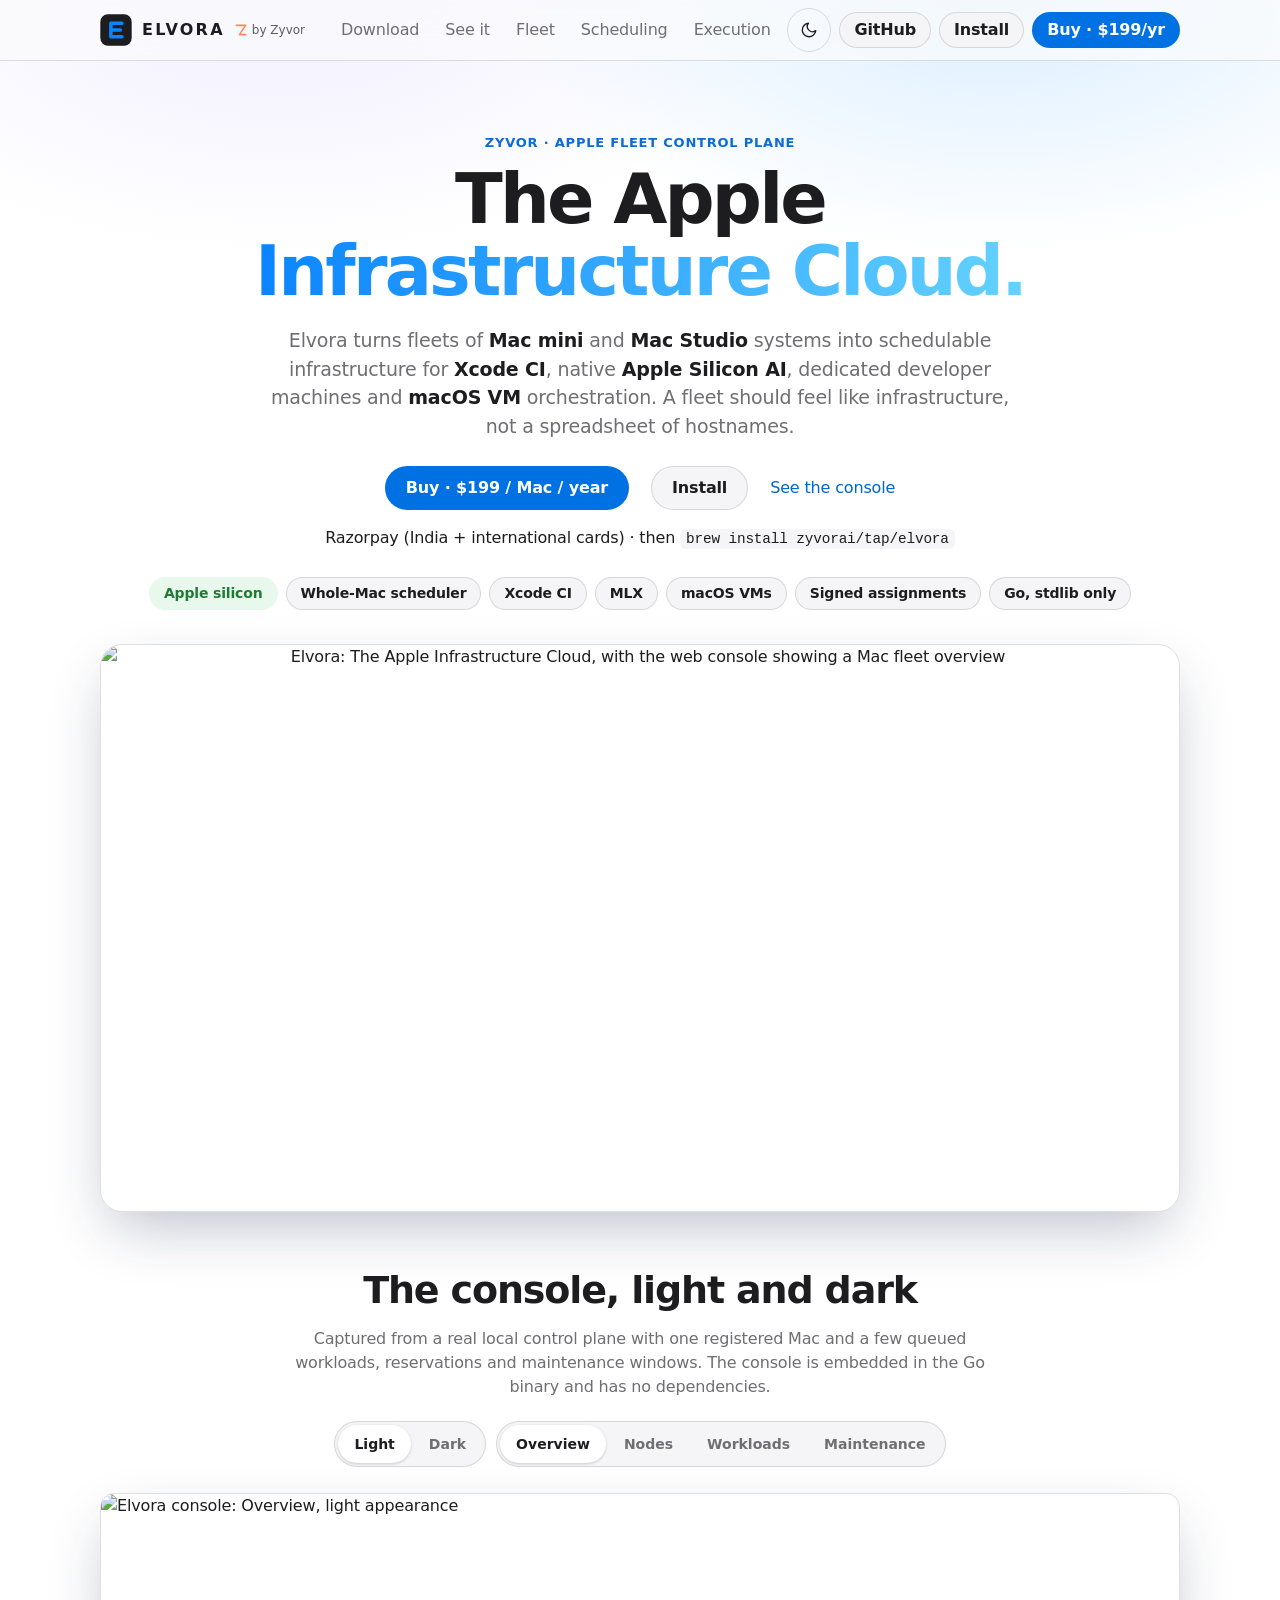
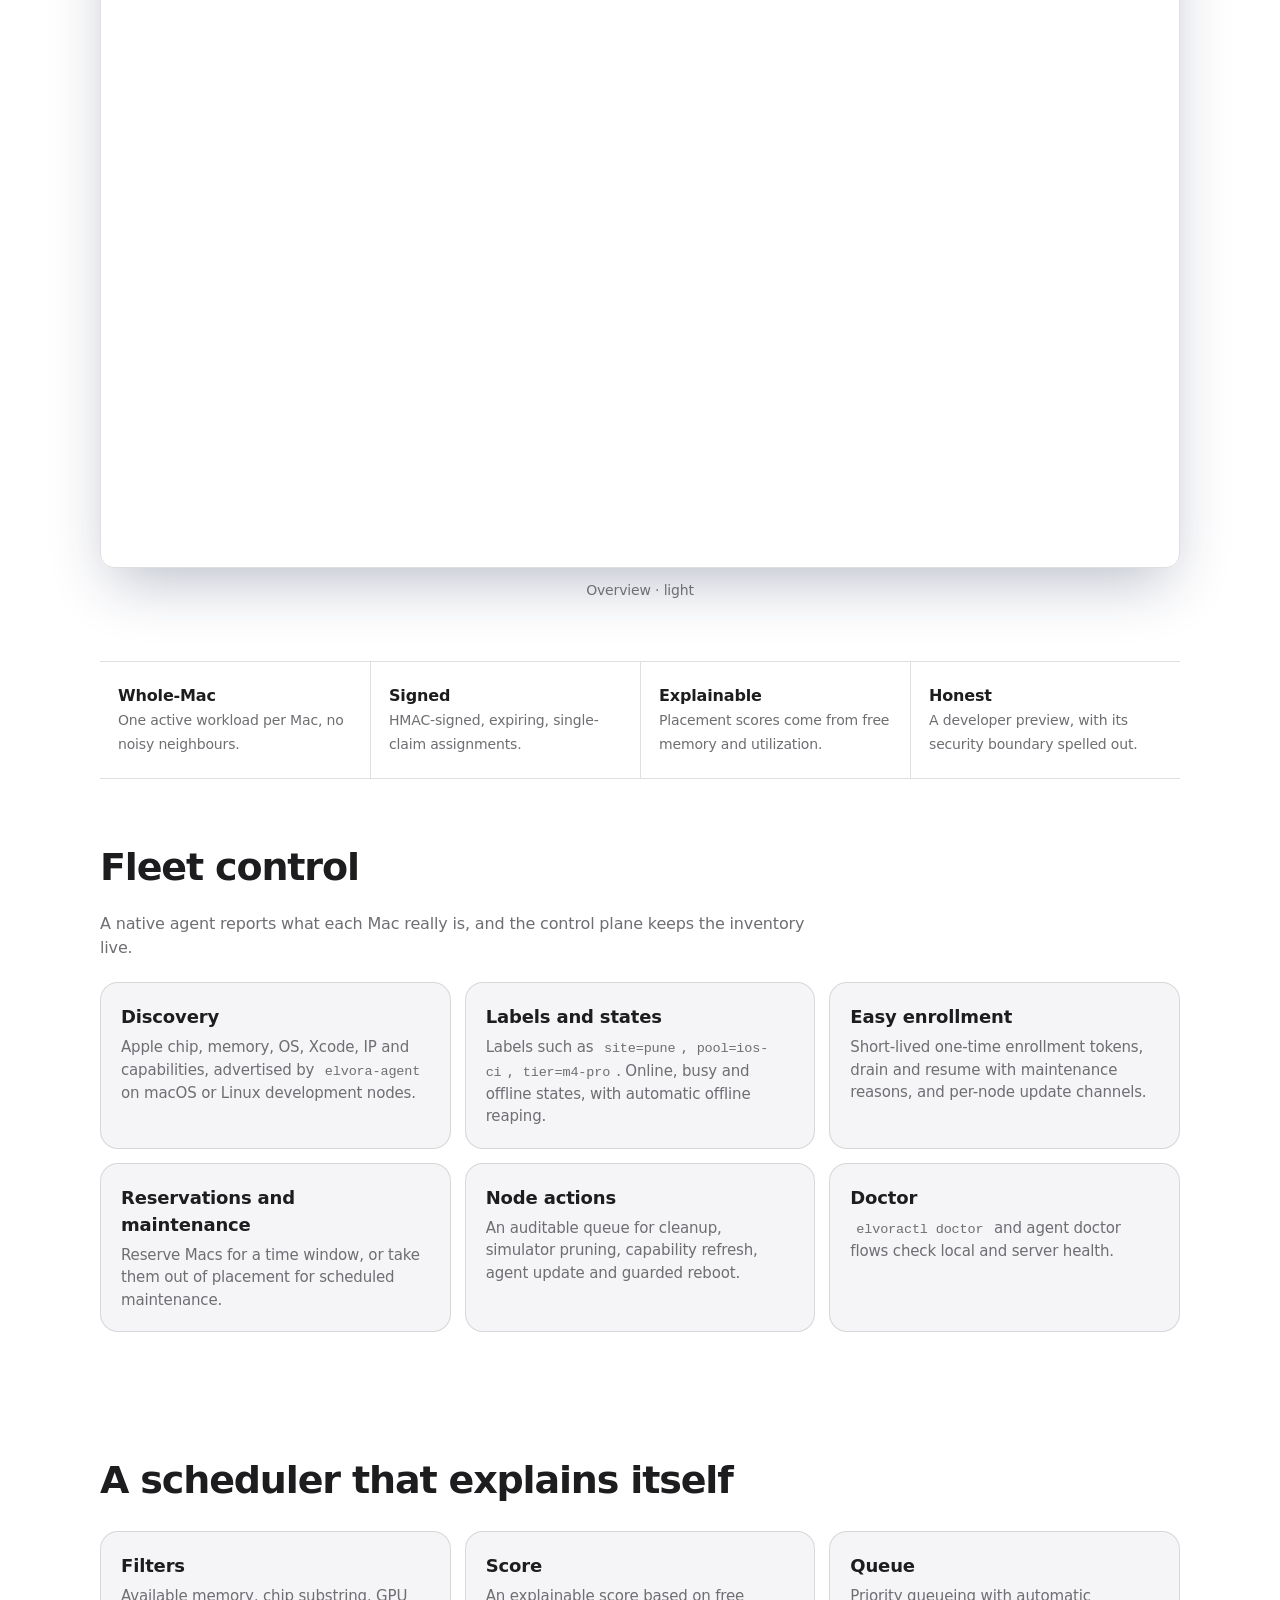
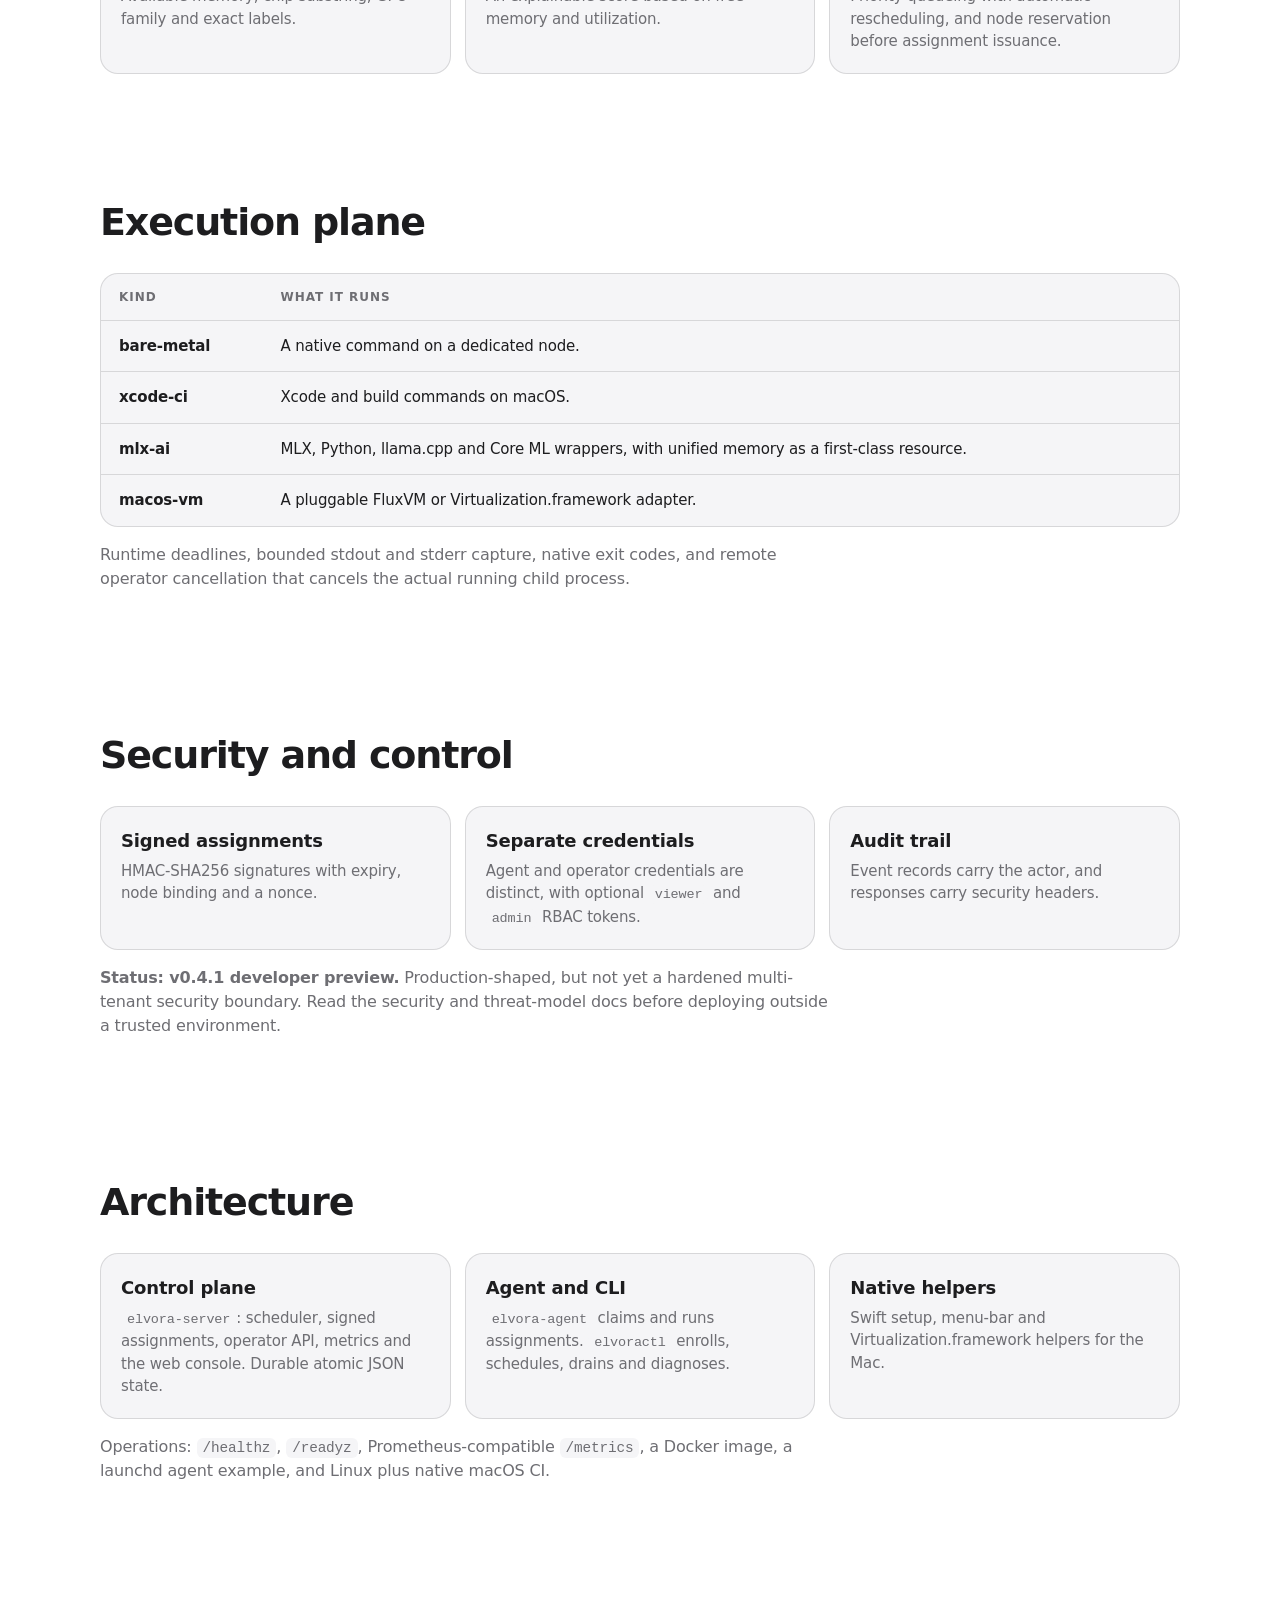
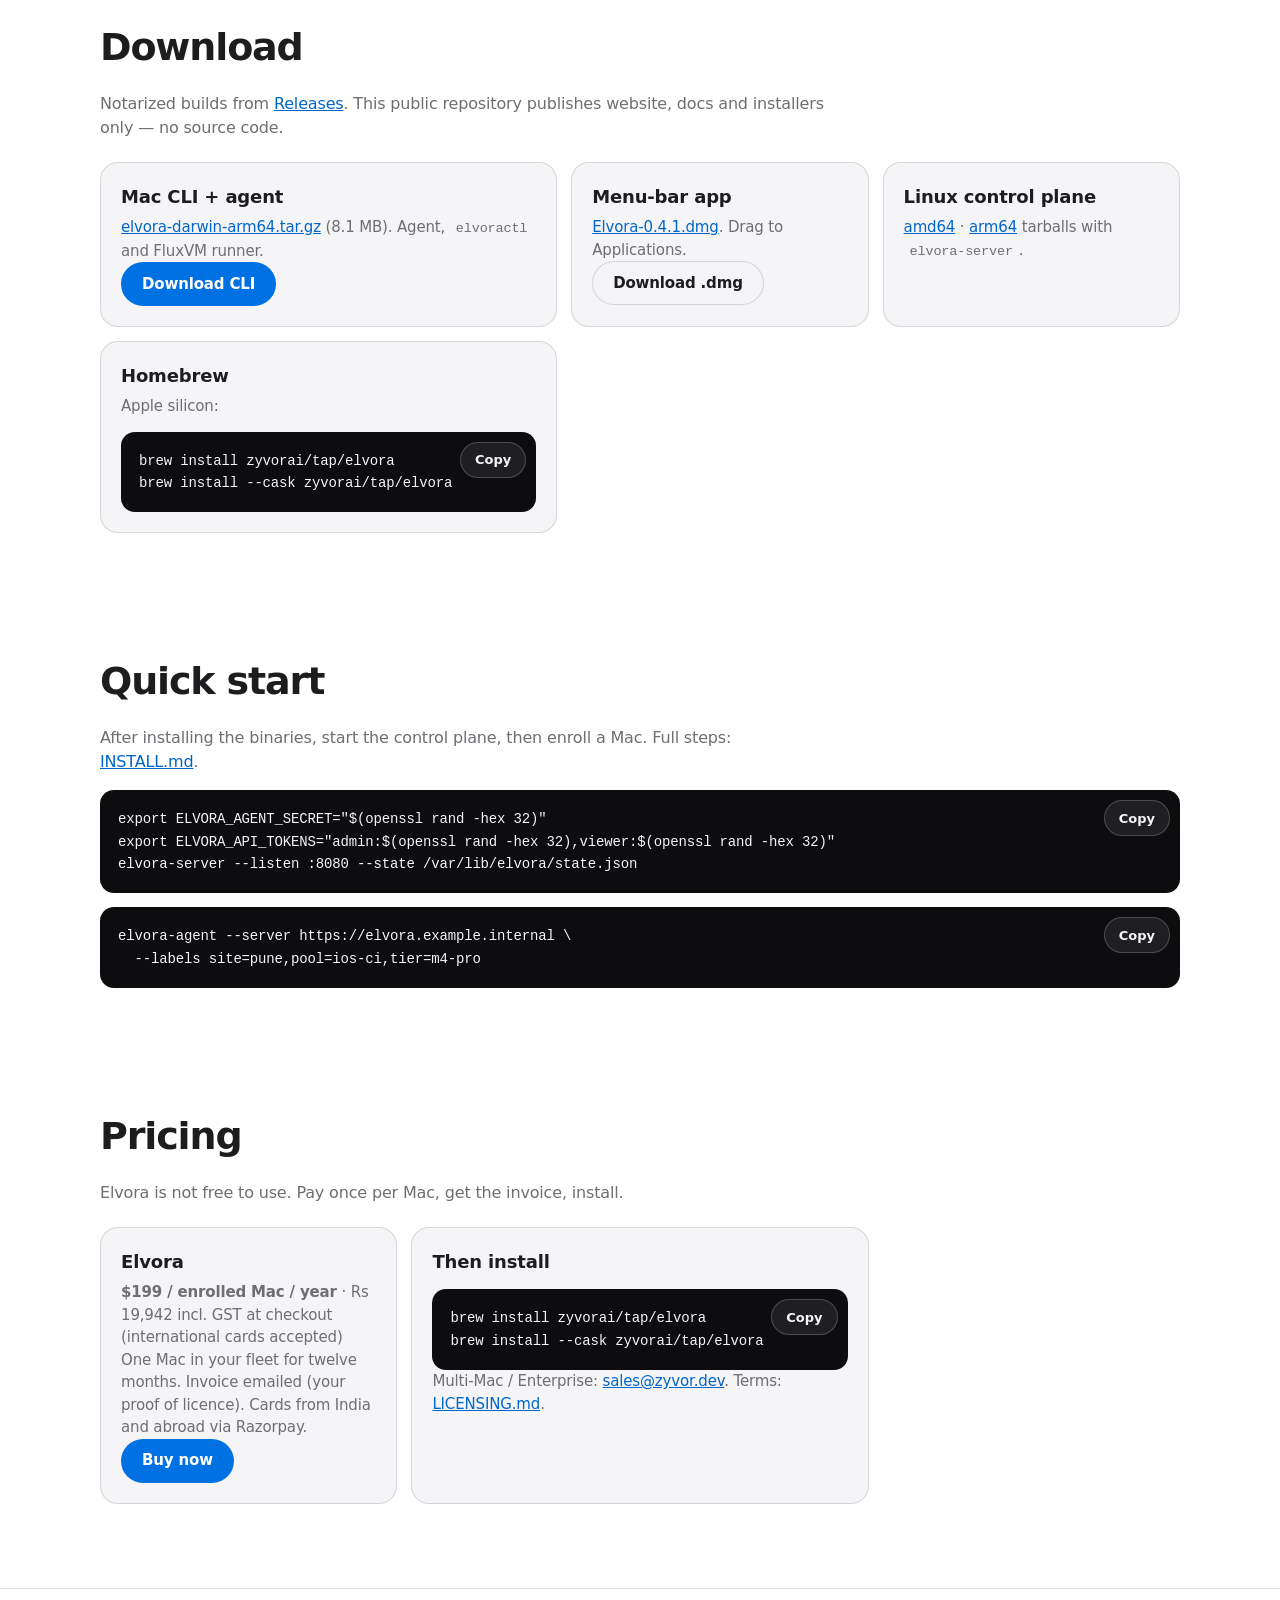
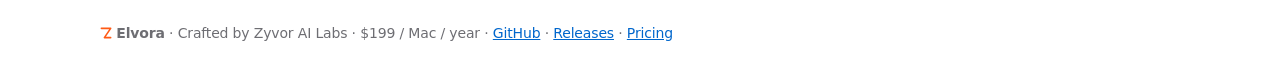
==== site/index.html @ 2a64da79 "Elvora site: structured-data description points to the Razorpay page Co-Authored-By: Claude Sonnet 5" ====
<!doctype html>
<html lang="en">
<head>
  <meta charset="utf-8" />
  <meta name="viewport" content="width=device-width, initial-scale=1" />
  <meta name="color-scheme" content="light dark" />
  <meta name="theme-color" content="#ffffff" />
  <title>Elvora · The Apple Infrastructure Cloud</title>
  <meta name="description" content="Turn Mac mini and Mac Studio fleets into schedulable infrastructure for Xcode CI, Apple Silicon AI and macOS VMs. A Go control plane with a whole-Mac scheduler and signed assignments." />
  <link rel="icon" href="favicon.svg" type="image/svg+xml" />
  <link rel="apple-touch-icon" href="apple-touch-icon.png" />
  <link rel="canonical" href="https://zyvorai.github.io/elvora/" />
  <meta property="og:type" content="website" />
  <meta property="og:site_name" content="Elvora" />
  <meta property="og:title" content="Elvora · The Apple Infrastructure Cloud" />
  <meta property="og:description" content="Mac fleets as schedulable infrastructure: Xcode CI, MLX, macOS VMs." />
  <meta property="og:url" content="https://zyvorai.github.io/elvora/" />
  <meta property="og:image" content="https://zyvorai.github.io/elvora/social/elvora-hero-dark.jpg" />
  <meta property="og:image:width" content="2400" />
  <meta property="og:image:height" content="1260" />
  <meta name="twitter:card" content="summary_large_image" />
  <meta name="twitter:image" content="https://zyvorai.github.io/elvora/social/elvora-hero-dark.jpg" />
  <script src="theme.js"></script>
  <link rel="stylesheet" href="site.css" />
  <script type="application/ld+json">
  {"@context":"https://schema.org","@type":"SoftwareApplication","name":"Elvora","applicationCategory":"DeveloperApplication","operatingSystem":"macOS (Apple silicon)","description":"A Go control plane that turns Mac mini and Mac Studio fleets into schedulable infrastructure.","isAccessibleForFree":false,"offers":{"@type":"Offer","name":"Elvora","price":"199","priceCurrency":"USD","description":"$199 per enrolled Mac per year. Commercial licence required. Buy via Razorpay (India + international cards): rzp.io/rzp/sW0fMhui."}}
  </script>
</head>
<body>
<a class="skip" href="#main">Skip to content</a>

<header class="bar">
  <a class="brand" href="./" aria-label="Elvora home"><img class="logo" src="favicon.svg" alt="" width="32" height="32" /><b>ELVORA</b><small class="by"><svg class="zmark" viewBox="0 0 18 18" aria-hidden="true"><path d="M2 2h14L6.6 16H16" fill="none" stroke="currentColor" stroke-width="2.4" stroke-linecap="round" stroke-linejoin="round"/></svg>by Zyvor</small></a>
  <nav aria-label="Sections" id="sections">
    <a href="#download">Download</a><a href="#gallery">See it</a><a href="#fleet">Fleet</a><a href="#scheduling">Scheduling</a><a href="#execution">Execution</a><a href="#security">Security</a><a href="#architecture">Architecture</a><a href="#quickstart">Quick start</a><a href="#pricing">Pricing</a>
  </nav>
  <div class="bar-actions">
    <button id="theme" class="icon" type="button" aria-label="Switch to dark mode" aria-pressed="false">
      <svg class="i-moon" viewBox="0 0 24 24" aria-hidden="true"><path d="M21 12.8A9 9 0 1 1 11.2 3a7 7 0 0 0 9.8 9.8z"/></svg>
      <svg class="i-sun" viewBox="0 0 24 24" aria-hidden="true"><circle cx="12" cy="12" r="4"/><path d="M12 2v2M12 20v2M4.9 4.9l1.4 1.4M17.7 17.7l1.4 1.4M2 12h2M20 12h2M4.9 19.1l1.4-1.4M17.7 6.3l1.4-1.4"/></svg>
    </button>
    <a class="btn small" href="https://github.com/zyvorai/elvora">GitHub</a>
    <a class="btn small" href="#download">Install</a>
    <a class="btn small primary" href="https://rzp.io/rzp/sW0fMhui">Buy · $199/yr</a>
  </div>
</header>

<main id="main">
  <section class="hero">
    <p class="kicker">Zyvor · Apple fleet control plane</p>
    <h1>The Apple <em>Infrastructure Cloud.</em></h1>
    <p class="lede">Elvora turns fleets of <strong>Mac mini</strong> and <strong>Mac Studio</strong> systems into schedulable infrastructure for <strong>Xcode CI</strong>, native <strong>Apple Silicon AI</strong>, dedicated developer machines and <strong>macOS VM</strong> orchestration. A fleet should feel like infrastructure, not a spreadsheet of hostnames.</p>
    <p class="cta"><a class="btn primary" href="https://rzp.io/rzp/sW0fMhui">Buy · $199 / Mac / year</a><a class="btn" href="#download">Install</a><a class="link" href="#gallery">See the console</a></p>
    <p class="fine">Razorpay (India + international cards) · then <code>brew install zyvorai/tap/elvora</code></p>
    <ul class="chips" aria-label="Highlights"><li class="ro">Apple silicon</li><li>Whole-Mac scheduler</li><li>Xcode CI</li><li>MLX</li><li>macOS VMs</li><li>Signed assignments</li><li>Go, stdlib only</li></ul>
    <img class="hero-img" src="social/elvora-hero-dark.jpg" width="2400" height="1260" alt="Elvora: The Apple Infrastructure Cloud, with the web console showing a Mac fleet overview" />
  </section>

  <section id="gallery" class="gallery">
    <h2>The console, light and dark</h2>
    <p class="sub">Captured from a real local control plane with one registered Mac and a few queued workloads, reservations and maintenance windows. The console is embedded in the Go binary and has no dependencies.</p>
    <div class="controls" id="controls">
      <div class="seg" role="radiogroup" aria-label="Appearance" data-key="mode">
        <button type="button" role="radio" aria-checked="false" data-value="light">Light</button>
        <button type="button" role="radio" aria-checked="true" data-value="dark">Dark</button>
      </div>
      <div class="seg" role="radiogroup" aria-label="Scene" data-key="view">
        <button type="button" role="radio" aria-checked="true" data-value="overview">Overview</button>
        <button type="button" role="radio" aria-checked="false" data-value="nodes">Nodes</button>
        <button type="button" role="radio" aria-checked="false" data-value="workloads">Workloads</button>
        <button type="button" role="radio" aria-checked="false" data-value="maintenance">Maintenance</button>
      </div>
    </div>
    <figure class="shot"><img id="shot" src="ux/console-dark-overview.png" width="2880" height="1800" alt="Elvora console: Overview, dark appearance" />
      <figcaption id="shot-cap">Overview · dark</figcaption></figure>
  </section>

  <section class="band" aria-label="Promises">
    <div><b>Whole-Mac</b><span>One active workload per Mac, no noisy neighbours.</span></div>
    <div><b>Signed</b><span>HMAC-signed, expiring, single-claim assignments.</span></div>
    <div><b>Explainable</b><span>Placement scores come from free memory and utilization.</span></div>
    <div><b>Honest</b><span>A developer preview, with its security boundary spelled out.</span></div>
  </section>

  <section id="fleet">
    <h2>Fleet control</h2>
    <p class="sub">A native agent reports what each Mac really is, and the control plane keeps the inventory live.</p>
    <div class="grid">
      <article class="card"><h3>Discovery</h3><p>Apple chip, memory, OS, Xcode, IP and capabilities, advertised by <code>elvora-agent</code> on macOS or Linux development nodes.</p></article>
      <article class="card"><h3>Labels and states</h3><p>Labels such as <code>site=pune</code>, <code>pool=ios-ci</code>, <code>tier=m4-pro</code>. Online, busy and offline states, with automatic offline reaping.</p></article>
      <article class="card"><h3>Easy enrollment</h3><p>Short-lived one-time enrollment tokens, drain and resume with maintenance reasons, and per-node update channels.</p></article>
      <article class="card"><h3>Reservations and maintenance</h3><p>Reserve Macs for a time window, or take them out of placement for scheduled maintenance.</p></article>
      <article class="card"><h3>Node actions</h3><p>An auditable queue for cleanup, simulator pruning, capability refresh, agent update and guarded reboot.</p></article>
      <article class="card"><h3>Doctor</h3><p><code>elvoractl doctor</code> and agent doctor flows check local and server health.</p></article>
    </div>
  </section>

  <section id="scheduling">
    <h2>A scheduler that explains itself</h2>
    <div class="grid">
      <article class="card"><h3>Filters</h3><p>Available memory, chip substring, GPU family and exact labels.</p></article>
      <article class="card"><h3>Score</h3><p>An explainable score based on free memory and utilization.</p></article>
      <article class="card"><h3>Queue</h3><p>Priority queueing with automatic rescheduling, and node reservation before assignment issuance.</p></article>
    </div>
  </section>

  <section id="execution">
    <h2>Execution plane</h2>
    <table>
      <tr><th>Kind</th><th>What it runs</th></tr>
      <tr><td>bare-metal</td><td>A native command on a dedicated node.</td></tr>
      <tr><td>xcode-ci</td><td>Xcode and build commands on macOS.</td></tr>
      <tr><td>mlx-ai</td><td>MLX, Python, llama.cpp and Core ML wrappers, with unified memory as a first-class resource.</td></tr>
      <tr><td>macos-vm</td><td>A pluggable FluxVM or Virtualization.framework adapter.</td></tr>
    </table>
    <p class="sub">Runtime deadlines, bounded stdout and stderr capture, native exit codes, and remote operator cancellation that cancels the actual running child process.</p>
  </section>

  <section id="security">
    <h2>Security and control</h2>
    <div class="grid">
      <article class="card"><h3>Signed assignments</h3><p>HMAC-SHA256 signatures with expiry, node binding and a nonce.</p></article>
      <article class="card"><h3>Separate credentials</h3><p>Agent and operator credentials are distinct, with optional <code>viewer</code> and <code>admin</code> RBAC tokens.</p></article>
      <article class="card"><h3>Audit trail</h3><p>Event records carry the actor, and responses carry security headers.</p></article>
    </div>
    <p class="sub"><strong>Status: v0.4.1 developer preview.</strong> Production-shaped, but not yet a hardened multi-tenant security boundary. Read the security and threat-model docs before deploying outside a trusted environment.</p>
  </section>

  <section id="architecture">
    <h2>Architecture</h2>
    <div class="grid">
      <article class="card"><h3>Control plane</h3><p><code>elvora-server</code>: scheduler, signed assignments, operator API, metrics and the web console. Durable atomic JSON state.</p></article>
      <article class="card"><h3>Agent and CLI</h3><p><code>elvora-agent</code> claims and runs assignments. <code>elvoractl</code> enrolls, schedules, drains and diagnoses.</p></article>
      <article class="card"><h3>Native helpers</h3><p>Swift setup, menu-bar and Virtualization.framework helpers for the Mac.</p></article>
    </div>
    <p class="sub">Operations: <code>/healthz</code>, <code>/readyz</code>, Prometheus-compatible <code>/metrics</code>, a Docker image, a launchd agent example, and Linux plus native macOS CI.</p>
  </section>

  <section id="download">
    <h2>Download</h2>
    <p class="sub">Notarized builds from <a href="https://github.com/zyvorai/elvora/releases">Releases</a>. This public repository publishes website, docs and installers only — no source code.</p>
    <div class="grid">
      <article class="card"><h3>Mac CLI + agent</h3><p><a href="https://github.com/zyvorai/elvora/releases/download/v0.4.1/elvora-darwin-arm64.tar.gz">elvora-darwin-arm64.tar.gz</a> (8.1 MB). Agent, <code>elvoractl</code> and FluxVM runner.</p>
      <p><a class="btn primary" href="https://github.com/zyvorai/elvora/releases/download/v0.4.1/elvora-darwin-arm64.tar.gz">Download CLI</a></p></article>
      <article class="card"><h3>Menu-bar app</h3><p><a href="https://github.com/zyvorai/elvora/releases/download/v0.4.1/Elvora-0.4.1.dmg">Elvora-0.4.1.dmg</a>. Drag to Applications.</p>
      <p><a class="btn" href="https://github.com/zyvorai/elvora/releases/download/v0.4.1/Elvora-0.4.1.dmg">Download .dmg</a></p></article>
      <article class="card"><h3>Linux control plane</h3><p><a href="https://github.com/zyvorai/elvora/releases/download/v0.4.1/elvora-linux-amd64.tar.gz">amd64</a> · <a href="https://github.com/zyvorai/elvora/releases/download/v0.4.1/elvora-linux-arm64.tar.gz">arm64</a> tarballs with <code>elvora-server</code>.</p></article>
      <article class="card"><h3>Homebrew</h3><p class="sub">Apple silicon:</p>
<div class="code"><button class="copy" type="button" aria-label="Copy Homebrew install">Copy</button>
<pre><code>brew install zyvorai/tap/elvora
brew install --cask zyvorai/tap/elvora</code></pre></div></article>
    </div>
  </section>
  <section id="quickstart">
    <h2>Quick start</h2>
    <p class="sub">After installing the binaries, start the control plane, then enroll a Mac. Full steps: <a href="https://github.com/zyvorai/elvora/blob/main/docs/INSTALL.md">INSTALL.md</a>.</p>
    <div class="code"><button class="copy" type="button" aria-label="Copy the server command">Copy</button>
<pre><code>export ELVORA_AGENT_SECRET="$(openssl rand -hex 32)"
export ELVORA_API_TOKENS="admin:$(openssl rand -hex 32),viewer:$(openssl rand -hex 32)"
elvora-server --listen :8080 --state /var/lib/elvora/state.json</code></pre></div>
    <div class="code"><button class="copy" type="button" aria-label="Copy the agent command">Copy</button>
<pre><code>elvora-agent --server https://elvora.example.internal \
  --labels site=pune,pool=ios-ci,tier=m4-pro</code></pre></div>
  </section>
  <section id="pricing">
    <h2>Pricing</h2>
    <p class="sub">Elvora is not free to use. Pay once per Mac, get the invoice, install.</p>
    <div class="grid">
      <article class="card">
        <h3>Elvora</h3>
        <p><strong>$199 / enrolled Mac / year</strong> · Rs 19,942 incl. GST at checkout (international cards accepted)</p>
        <p>One Mac in your fleet for twelve months. Invoice emailed (your proof of licence). Cards from India and abroad via Razorpay.</p>
        <p class="cta" style="justify-content:flex-start"><a class="btn primary" href="https://rzp.io/rzp/sW0fMhui">Buy now</a></p>
      </article>
      <article class="card">
        <h3>Then install</h3>
        <div class="code"><button class="copy" type="button" aria-label="Copy Homebrew install">Copy</button>
<pre><code>brew install zyvorai/tap/elvora
brew install --cask zyvorai/tap/elvora</code></pre></div>
        <p>Multi-Mac / Enterprise: <a href="mailto:sales@zyvor.dev">sales@zyvor.dev</a>. Terms: <a href="https://github.com/zyvorai/elvora/blob/main/LICENSING.md">LICENSING.md</a>.</p>
      </article>
    </div>
  </section>
</main>

<footer>
  <p><svg class="zmark" viewBox="0 0 18 18" aria-hidden="true"><path d="M2 2h14L6.6 16H16" fill="none" stroke="currentColor" stroke-width="2.4" stroke-linecap="round" stroke-linejoin="round"/></svg> <b>Elvora</b> · Crafted by Zyvor AI Labs · $199 / Mac / year · <a href="https://github.com/zyvorai/elvora">GitHub</a> · <a href="https://github.com/zyvorai/elvora/releases">Releases</a> · <a href="#pricing">Pricing</a></p>
</footer>
<div id="toast" class="toast" role="status" aria-live="polite" hidden></div>
<script src="site.js"></script>
</body>
</html>
---- site/site.css ----
/* Elvora site. Tokens follow docs/design/UX-CONTRACT.md: system blue and a near-black dark base. */
:root{
  color-scheme:light;
  --bg:#fff;--bg2:#f5f5f7;--text:#1d1d1f;--dim:#6e6e73;--line:rgba(60,60,67,.16);--glass:rgba(251,251,253,.8);
  --accent:#0071e3;--orange-mark:#ff5a15;--accent-h:#0077ed;--on-accent:#fff;--link:#0066cc;--sky:#0a6cd6;--glow:rgba(0,136,255,.14);--glow2:rgba(142,124,255,.12);
  --ok-bg:#e8f8ec;--ok:#1e7b34;
  --code-bg:#0d0d0f;--code:#f5f5f7;--shadow:0 24px 60px -12px rgba(30,40,80,.3);--focus:0 0 0 4px rgba(0,113,227,.3);
  --font:-apple-system,BlinkMacSystemFont,"SF Pro Text","SF Pro Display","Inter","Segoe UI",system-ui,sans-serif;--mono:ui-monospace,"SF Mono","JetBrains Mono",Menlo,Consolas,monospace;
}
[data-theme="dark"]{
  color-scheme:dark;
  --bg:#07080d;--bg2:#161820;--text:#f5f5f7;--dim:#a1a1a6;--line:rgba(255,255,255,.14);--glass:rgba(10,11,16,.8);
  --accent-h:#147ce5;--link:#2997ff;--sky:#64d2ff;--glow:rgba(41,151,255,.22);--glow2:rgba(142,124,255,.20);
  --ok-bg:rgba(48,209,88,.14);--ok:#30d158;--code-bg:#101012;--shadow:0 30px 80px -10px rgba(0,0,0,.7);--focus:0 0 0 4px rgba(41,151,255,.45);
}
*{box-sizing:border-box}
html{scroll-behavior:smooth;scroll-padding-top:72px}
body{margin:0;background:var(--bg);color:var(--text);font:16px/1.5 var(--font);letter-spacing:-.01em;-webkit-font-smoothing:antialiased}
[hidden]{display:none!important}
a{color:var(--link)}code,pre{font-family:var(--mono)}
:focus-visible{outline:none;box-shadow:var(--focus);border-radius:8px}
.skip{position:absolute;left:12px;top:-60px;z-index:50;background:var(--bg2);padding:10px 16px;border-radius:99px}.skip:focus{top:12px}

.bar{position:sticky;top:0;z-index:20;display:flex;align-items:center;gap:16px;padding:8px max(20px,calc((100% - 1080px)/2));background:var(--glass);backdrop-filter:saturate(180%) blur(20px);border-bottom:1px solid var(--line)}
.brand{display:flex;align-items:center;gap:10px;color:inherit;text-decoration:none;letter-spacing:.14em}
.logo{width:32px;height:32px}
#sections{display:flex;gap:2px;margin-left:8px;overflow-x:auto;scrollbar-width:none;flex:1}
#sections::-webkit-scrollbar{display:none}
#sections a{display:inline-flex;align-items:center;min-height:44px;padding:0 12px;color:var(--dim);text-decoration:none;border-radius:99px;white-space:nowrap}
#sections a:hover{color:var(--text)}
#sections a[aria-current="true"]{color:var(--text);background:var(--bg2);font-weight:600}
.bar-actions{display:flex;align-items:center;gap:8px}
.btn{display:inline-flex;align-items:center;justify-content:center;min-height:44px;padding:0 20px;border-radius:99px;border:1px solid var(--line);color:var(--text);text-decoration:none;font:inherit;font-weight:590;background:var(--bg2);cursor:pointer}
.btn:hover{background:var(--line)}.btn.small{min-height:36px;padding:0 14px}
.btn.primary{background:var(--accent);border-color:transparent;color:var(--on-accent)}.btn.primary:hover{background:var(--accent-h)}
button.icon{width:44px;height:44px;border-radius:99px;border:1px solid var(--line);background:transparent;color:var(--text);display:grid;place-items:center;cursor:pointer}
button.icon:hover{background:var(--bg2)}
button.icon svg{width:18px;height:18px;fill:none;stroke:currentColor;stroke-width:1.8;stroke-linecap:round;stroke-linejoin:round}
.i-sun{display:none}[data-theme="dark"] .i-sun{display:block}[data-theme="dark"] .i-moon{display:none}

main{width:min(1080px,calc(100% - 40px));margin:0 auto}
section{padding:60px 0}
h1{margin:10px auto 0;max-width:16ch;font-size:clamp(38px,7vw,70px);line-height:1.04;letter-spacing:-.04em}
h1 em{font-style:normal;background:linear-gradient(90deg,#0a84ff,#64d2ff);-webkit-background-clip:text;background-clip:text;color:transparent}
h2{margin:0;font-size:clamp(26px,3.6vw,38px);letter-spacing:-.03em}h3{margin:0 0 6px;font-size:18px}
.kicker{margin:0;color:var(--sky);font-size:13px;font-weight:600;letter-spacing:.06em;text-transform:uppercase}
.lede{max-width:64ch;margin:18px auto 0;color:var(--dim);font-size:19px}.lede strong{color:var(--text)}
.sub{max-width:72ch;color:var(--dim)}
/* The glow sits on a full-width layer behind everything, so it has no hard edge at the content column. */
body{position:relative}
body::before{content:"";position:absolute;inset:0 0 auto 0;height:720px;z-index:-1;pointer-events:none;background:radial-gradient(700px 360px at 22% 0,var(--glow2),transparent 70%),radial-gradient(700px 360px at 78% 0,var(--glow),transparent 70%)}
.hero{text-align:center;padding-top:72px;padding-bottom:20px}
.cta{display:flex;gap:22px;justify-content:center;align-items:center;margin:26px 0 0;flex-wrap:wrap}.link{font-weight:500;text-decoration:none}.link:hover{text-decoration:underline}
.chips{display:flex;flex-wrap:wrap;gap:8px;justify-content:center;list-style:none;margin:26px 0 0;padding:0}
.chips li{font-size:14px;font-weight:600;padding:5px 14px;border-radius:99px;border:1px solid var(--line);background:var(--bg2)}
.chips .ro{color:var(--ok);background:var(--ok-bg);border-color:transparent}

/* gallery */
.gallery{padding-top:30px}.gallery h2{text-align:center}.gallery .sub{margin:8px auto 0;text-align:center}
.controls{display:flex;flex-wrap:wrap;gap:10px;justify-content:center;margin-top:22px}
.seg{display:inline-flex;gap:2px;padding:3px;border-radius:99px;background:var(--bg2);border:1px solid var(--line);max-width:100%;overflow-x:auto}
.seg button{min-height:38px;padding:0 16px;border:0;border-radius:99px;background:transparent;color:var(--dim);font:600 14px var(--font);cursor:pointer;white-space:nowrap}
.seg button:hover{color:var(--text)}
.seg button[aria-checked="true"]{background:var(--bg);color:var(--text);box-shadow:0 1px 3px rgba(0,0,0,.18)}
.shot{margin:26px 0 0}.shot img{display:block;width:100%;height:auto;border-radius:18px;border:1px solid var(--line);box-shadow:var(--shadow);transition:opacity .18s}
.shot img.swap{opacity:.35}
figcaption{margin-top:12px;color:var(--dim);font-size:14px;text-align:center}
.frame{margin:22px 0 0}.frame img{display:block;width:100%;height:auto;border:1px solid var(--line);border-radius:18px;box-shadow:var(--shadow)}

.band{display:grid;grid-template-columns:repeat(4,1fr);border-block:1px solid var(--line);padding:0}
.band div{padding:22px 18px;border-left:1px solid var(--line)}.band div:first-child{border-left:0}
.band b{display:block}.band span{color:var(--dim);font-size:14px}
.grid{display:grid;grid-template-columns:repeat(3,1fr);gap:14px;margin-top:22px}
.card{background:var(--bg2);border:1px solid var(--line);border-radius:18px;padding:20px}.card p{margin:0;color:var(--dim);font-size:15px}
.card-img{display:block;width:100%;height:auto;margin-top:22px;border-radius:18px;border:1px solid var(--line)}
pre{background:var(--code-bg);color:var(--code);padding:18px;border-radius:14px;overflow-x:auto;line-height:1.6;font-size:14px;margin:0}
:not(pre)>code{background:var(--bg2);padding:2px 6px;border-radius:6px;font-size:.9em}
.code{position:relative;margin:14px 0 0}.code pre{padding-right:84px}
.copy{position:absolute;right:10px;top:10px;min-height:36px;padding:0 14px;border-radius:99px;border:1px solid rgba(255,255,255,.2);background:rgba(255,255,255,.08);color:#f5f5f7;font:600 13px var(--font);cursor:pointer}
.copy:hover{background:rgba(255,255,255,.16)}
footer{border-top:1px solid var(--line);margin-top:24px;padding:28px max(20px,calc((100% - 1080px)/2));color:var(--dim);font-size:14px}footer p{margin:6px 0}
.toast{position:fixed;left:50%;bottom:24px;transform:translateX(-50%);background:var(--bg2);border:1px solid var(--line);border-radius:99px;padding:10px 18px;box-shadow:var(--shadow);font-size:14px;z-index:30}

@media (max-width:860px){
  #sections a{display:none}.bar-actions .btn:not(.primary){display:none}
  .band{grid-template-columns:1fr 1fr}.band div:nth-child(3){border-left:0}.band div:nth-child(n+3){border-top:1px solid var(--line)}
  .grid{grid-template-columns:1fr}
}
@media (prefers-reduced-motion:reduce){html{scroll-behavior:auto}.shot img{transition:none}}

.hero-img{display:block;width:100%;height:auto;margin:34px 0 0;border-radius:22px;border:1px solid var(--line);box-shadow:var(--shadow)}
.shot img{border:0;box-shadow:none;border-radius:0;filter:drop-shadow(0 24px 40px rgba(0,0,0,.28))}
table{width:100%;border-collapse:separate;border-spacing:0;margin-top:22px;border:1px solid var(--line);border-radius:18px;overflow:hidden;background:var(--bg2)}
th,td{text-align:left;padding:14px 18px;border-bottom:1px solid var(--line);font-size:15px;vertical-align:top}th{font-size:12px;letter-spacing:.08em;text-transform:uppercase;color:var(--dim)}tr:last-child td{border-bottom:0}td:first-child{font-weight:600;white-space:nowrap}
.tag{display:inline-block;font-size:12px;font-weight:700;padding:2px 10px;border-radius:99px;margin-right:6px}.t-g{color:var(--ok);background:var(--ok-bg)}.t-a{color:#8a6d00;background:rgba(255,214,10,.2)}.t-b{color:var(--link);background:var(--glow)}.t-d{color:var(--dim);background:var(--line)}
@media (max-width:860px){td:first-child{white-space:normal}}
.shot img{border:1px solid var(--line);border-radius:14px;filter:none;box-shadow:var(--shadow)}
.zmark{width:12px;height:12px;color:var(--orange-mark);flex:none;vertical-align:-1px}
.brand .by{display:inline-flex;align-items:center;gap:5px;font-size:12px;letter-spacing:0;font-weight:400;opacity:.7}
@media (max-width:720px){.brand .by{display:none}}
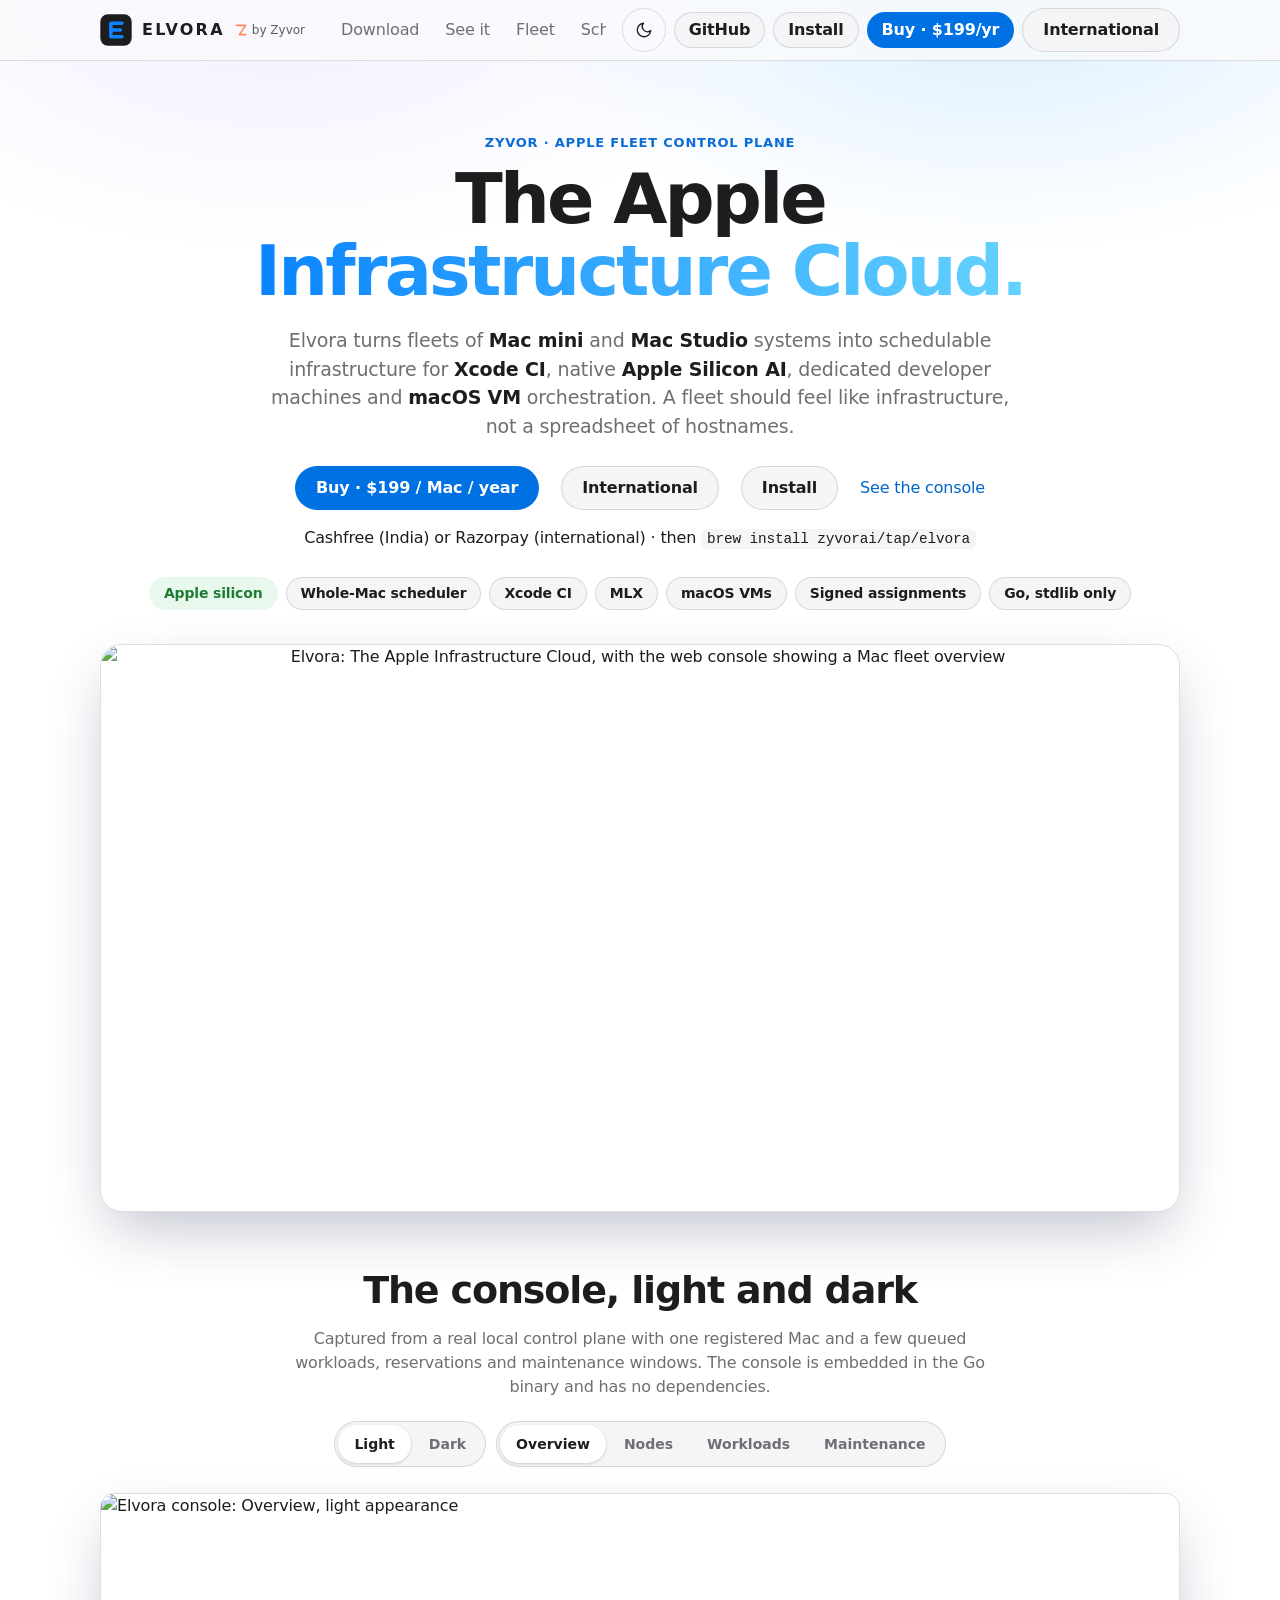
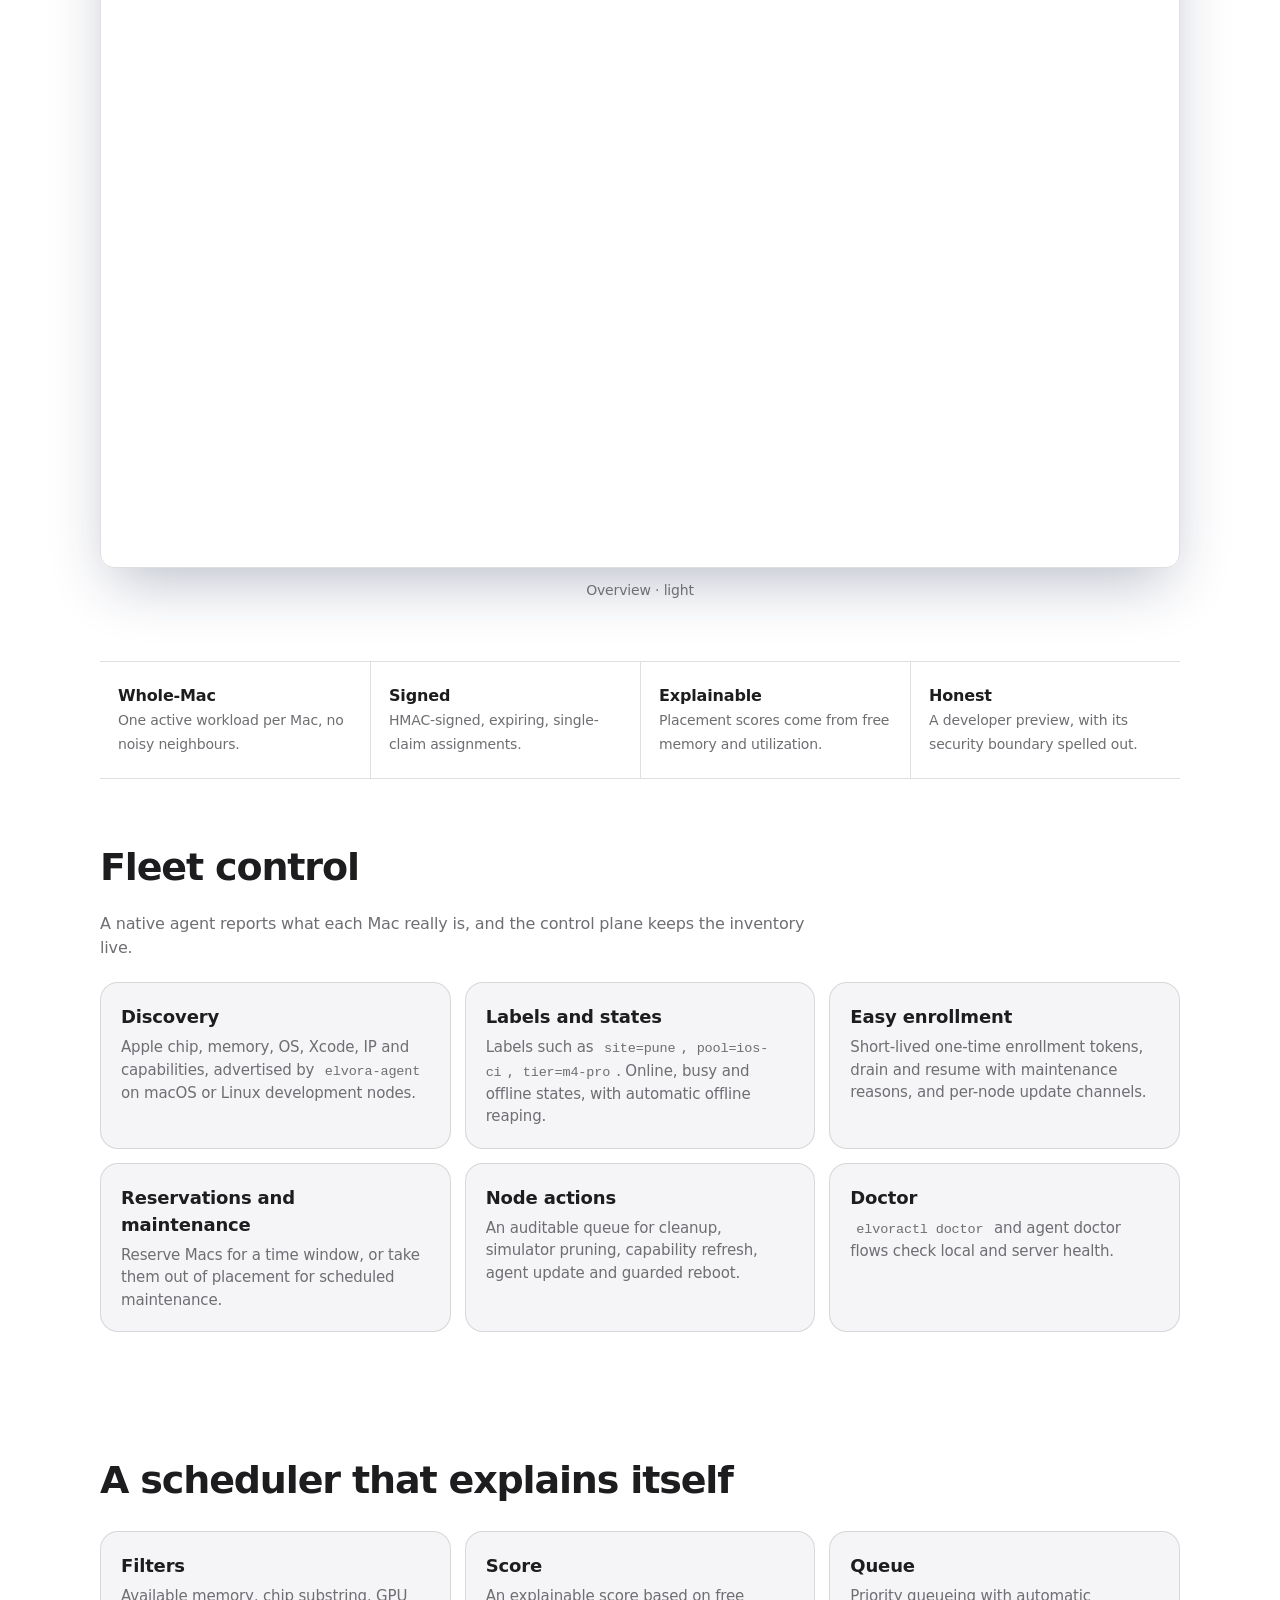
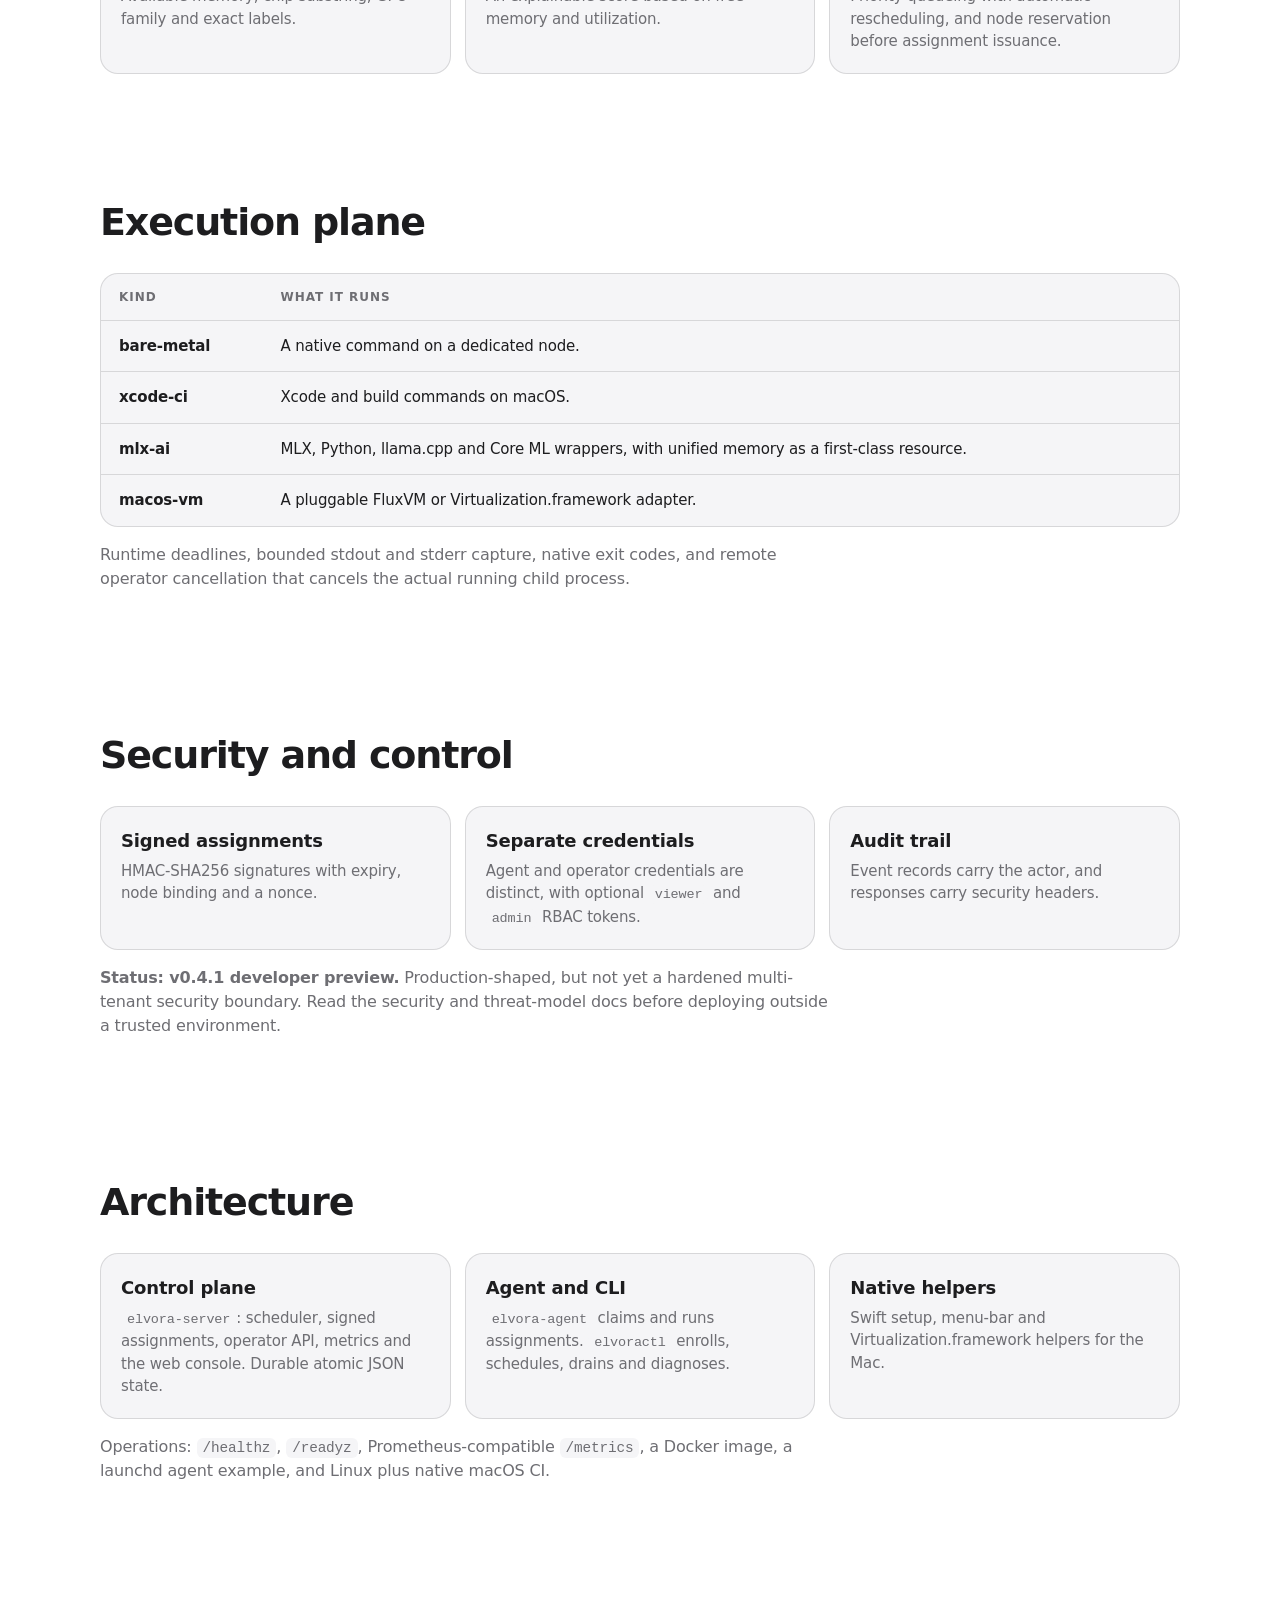
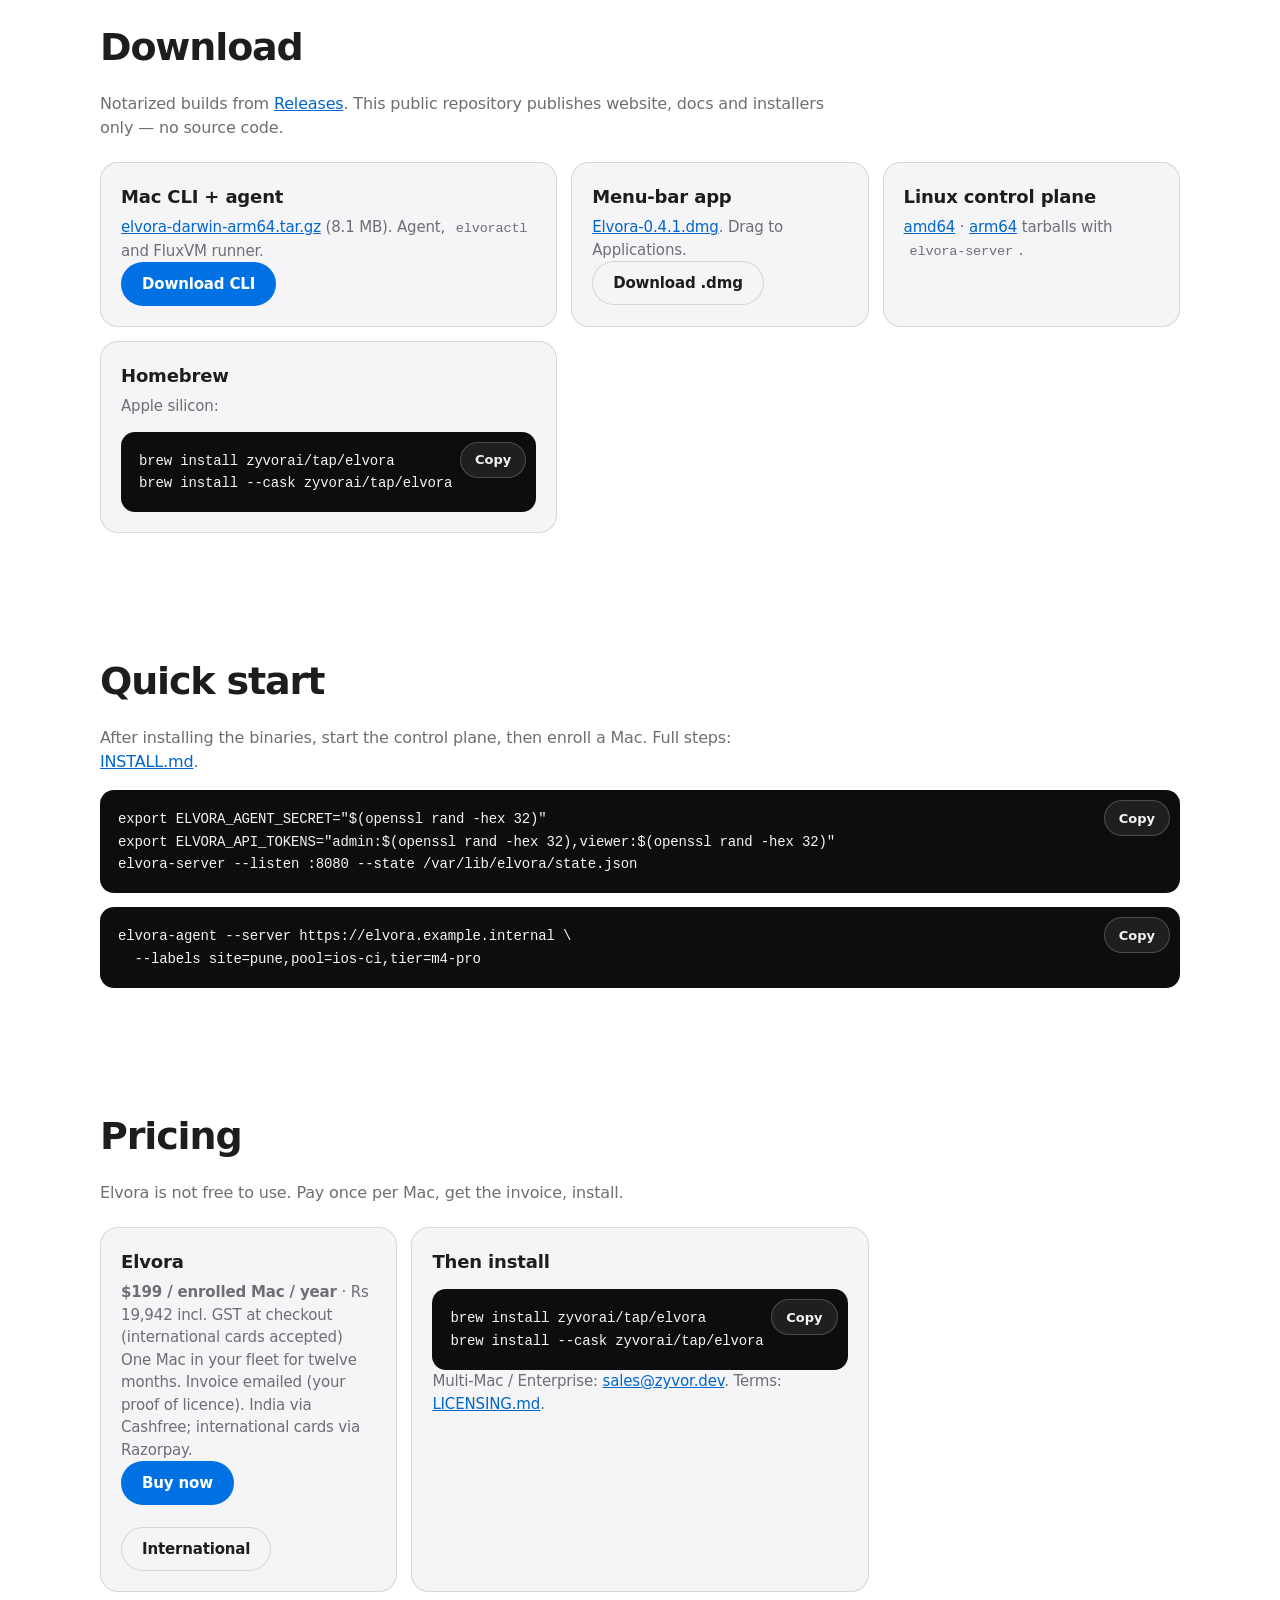
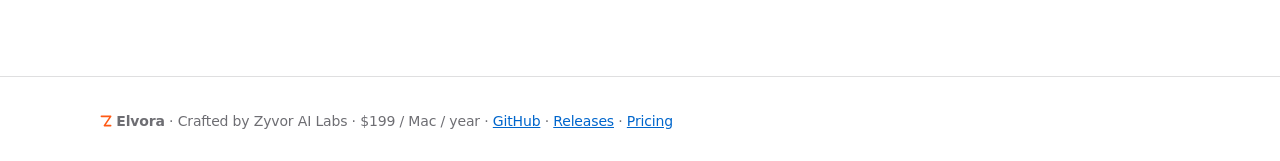
==== commit aa82f1cd: "Checkout links: Cashfree for India, Razorpay for international cards Co-Authored-By: Claude Sonnet 5" ====
--- a/site/index.html
+++ b/site/index.html
@@ -23,7 +23,7 @@
   <script src="theme.js"></script>
   <link rel="stylesheet" href="site.css" />
   <script type="application/ld+json">
-  {"@context":"https://schema.org","@type":"SoftwareApplication","name":"Elvora","applicationCategory":"DeveloperApplication","operatingSystem":"macOS (Apple silicon)","description":"A Go control plane that turns Mac mini and Mac Studio fleets into schedulable infrastructure.","isAccessibleForFree":false,"offers":{"@type":"Offer","name":"Elvora","price":"199","priceCurrency":"USD","description":"$199 per enrolled Mac per year. Commercial licence required. Buy via Razorpay (India + international cards): rzp.io/rzp/sW0fMhui."}}
+  {"@context":"https://schema.org","@type":"SoftwareApplication","name":"Elvora","applicationCategory":"DeveloperApplication","operatingSystem":"macOS (Apple silicon)","description":"A Go control plane that turns Mac mini and Mac Studio fleets into schedulable infrastructure.","isAccessibleForFree":false,"offers":{"@type":"Offer","name":"Elvora","price":"199","priceCurrency":"USD","description":"$199 per enrolled Mac per year. Commercial licence required. Buy via Cashfree (India) or Razorpay (international): rzp.io/rzp/sW0fMhui."}}
   </script>
 </head>
 <body>
@@ -41,7 +41,7 @@
     </button>
     <a class="btn small" href="https://github.com/zyvorai/elvora">GitHub</a>
     <a class="btn small" href="#download">Install</a>
-    <a class="btn small primary" href="https://rzp.io/rzp/sW0fMhui">Buy · $199/yr</a>
+    <a class="btn small primary" href="https://payments.cashfree.com/forms/zyvor-elvora-199">Buy · $199/yr</a><a class="btn" href="https://rzp.io/rzp/sW0fMhui" rel="noopener">International</a>
   </div>
 </header>
 
@@ -50,8 +50,8 @@
     <p class="kicker">Zyvor · Apple fleet control plane</p>
     <h1>The Apple <em>Infrastructure Cloud.</em></h1>
     <p class="lede">Elvora turns fleets of <strong>Mac mini</strong> and <strong>Mac Studio</strong> systems into schedulable infrastructure for <strong>Xcode CI</strong>, native <strong>Apple Silicon AI</strong>, dedicated developer machines and <strong>macOS VM</strong> orchestration. A fleet should feel like infrastructure, not a spreadsheet of hostnames.</p>
-    <p class="cta"><a class="btn primary" href="https://rzp.io/rzp/sW0fMhui">Buy · $199 / Mac / year</a><a class="btn" href="#download">Install</a><a class="link" href="#gallery">See the console</a></p>
-    <p class="fine">Razorpay (India + international cards) · then <code>brew install zyvorai/tap/elvora</code></p>
+    <p class="cta"><a class="btn primary" href="https://payments.cashfree.com/forms/zyvor-elvora-199">Buy · $199 / Mac / year</a><a class="btn" href="https://rzp.io/rzp/sW0fMhui" rel="noopener">International</a><a class="btn" href="#download">Install</a><a class="link" href="#gallery">See the console</a></p>
+    <p class="fine">Cashfree (India) or Razorpay (international) · then <code>brew install zyvorai/tap/elvora</code></p>
     <ul class="chips" aria-label="Highlights"><li class="ro">Apple silicon</li><li>Whole-Mac scheduler</li><li>Xcode CI</li><li>MLX</li><li>macOS VMs</li><li>Signed assignments</li><li>Go, stdlib only</li></ul>
     <img class="hero-img" src="social/elvora-hero-dark.jpg" width="2400" height="1260" alt="Elvora: The Apple Infrastructure Cloud, with the web console showing a Mac fleet overview" />
   </section>
@@ -169,8 +169,8 @@
       <article class="card">
         <h3>Elvora</h3>
         <p><strong>$199 / enrolled Mac / year</strong> · Rs 19,942 incl. GST at checkout (international cards accepted)</p>
-        <p>One Mac in your fleet for twelve months. Invoice emailed (your proof of licence). Cards from India and abroad via Razorpay.</p>
-        <p class="cta" style="justify-content:flex-start"><a class="btn primary" href="https://rzp.io/rzp/sW0fMhui">Buy now</a></p>
+        <p>One Mac in your fleet for twelve months. Invoice emailed (your proof of licence). India via Cashfree; international cards via Razorpay.</p>
+        <p class="cta" style="justify-content:flex-start"><a class="btn primary" href="https://payments.cashfree.com/forms/zyvor-elvora-199">Buy now</a><a class="btn" href="https://rzp.io/rzp/sW0fMhui" rel="noopener">International</a></p>
       </article>
       <article class="card">
         <h3>Then install</h3>
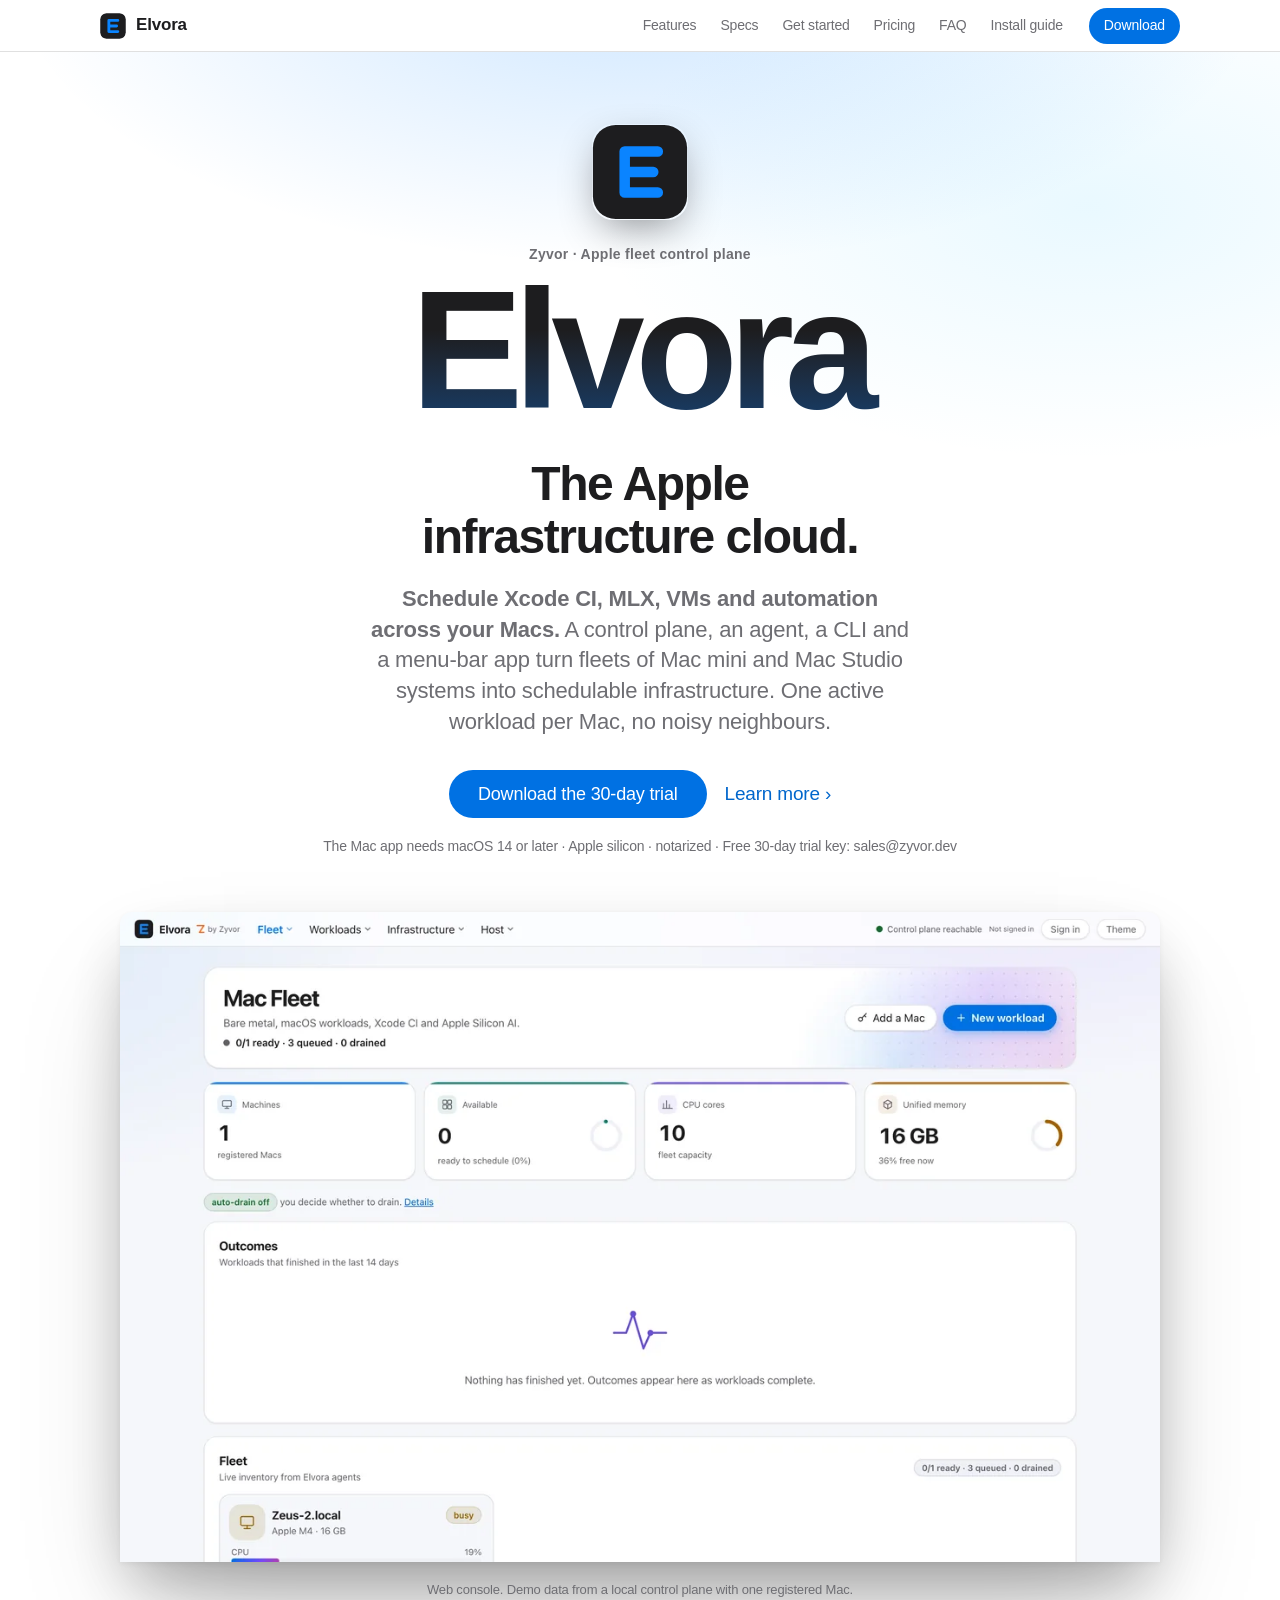
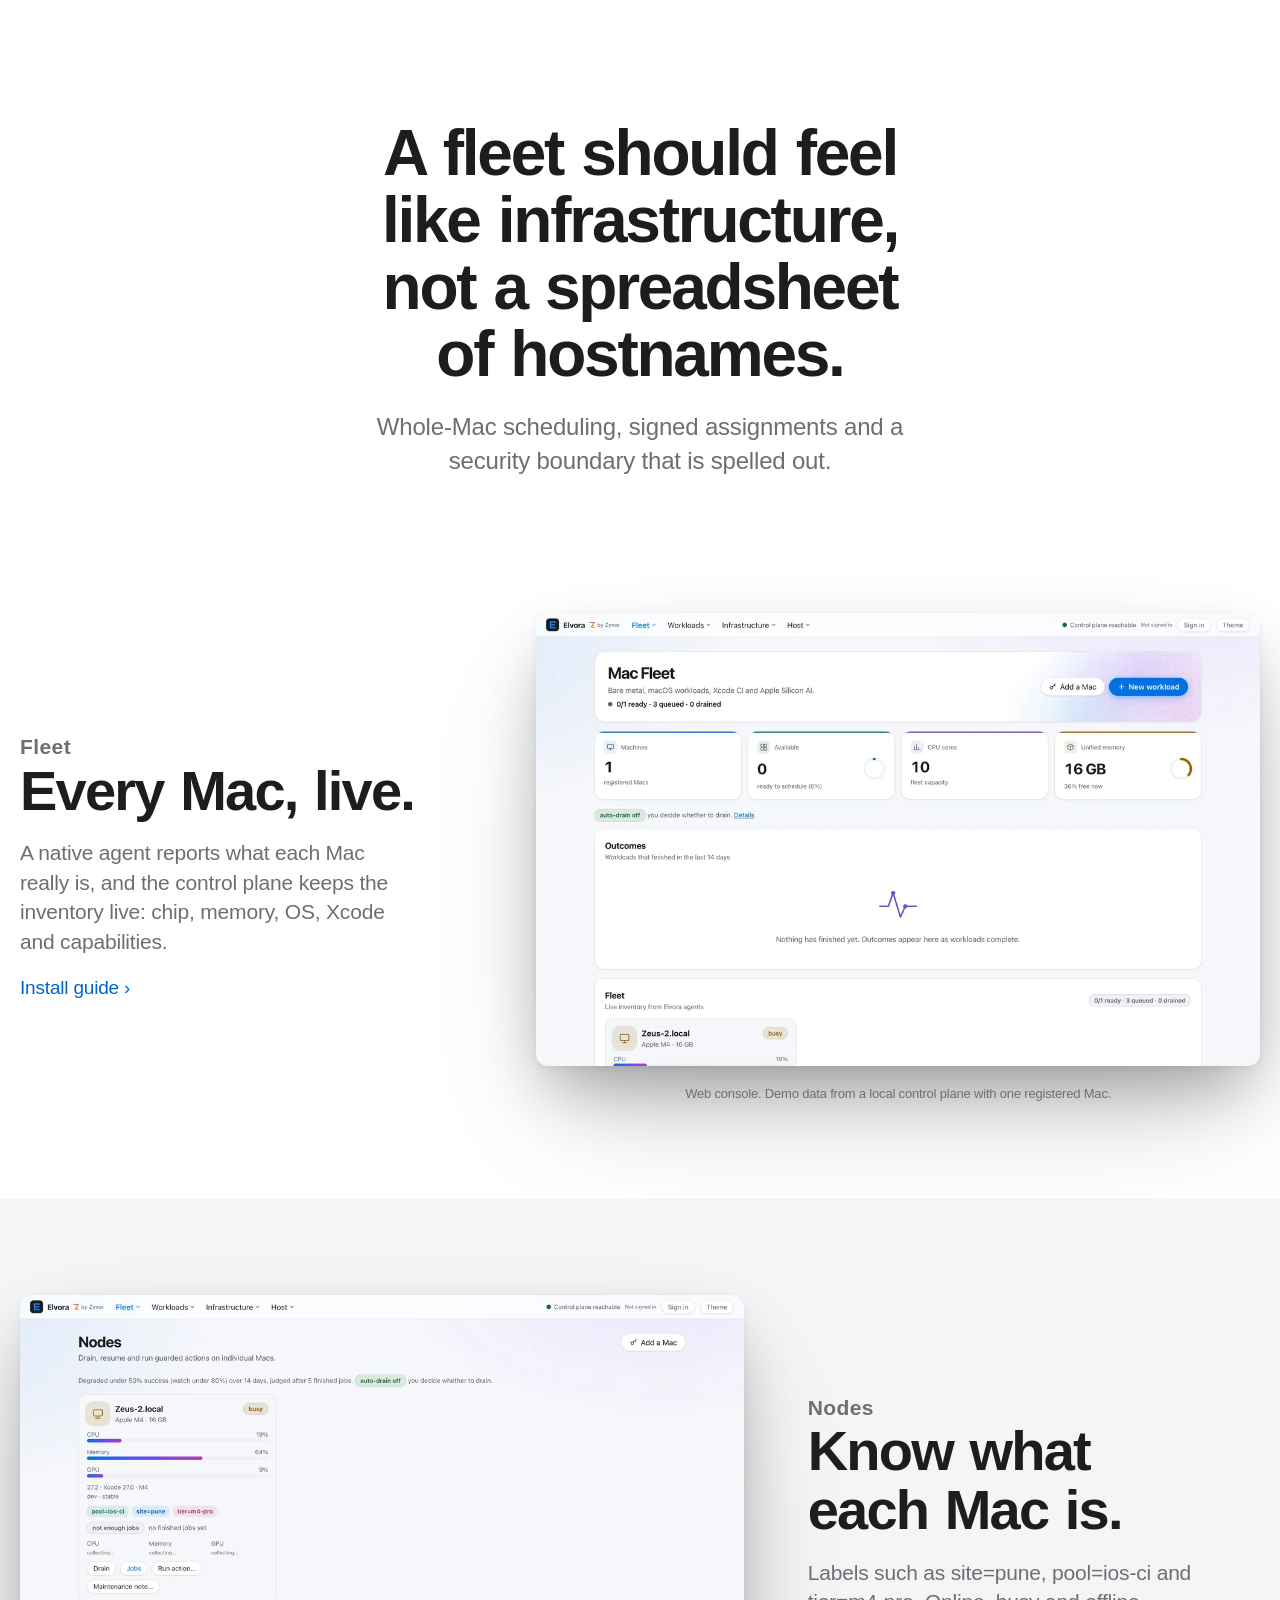
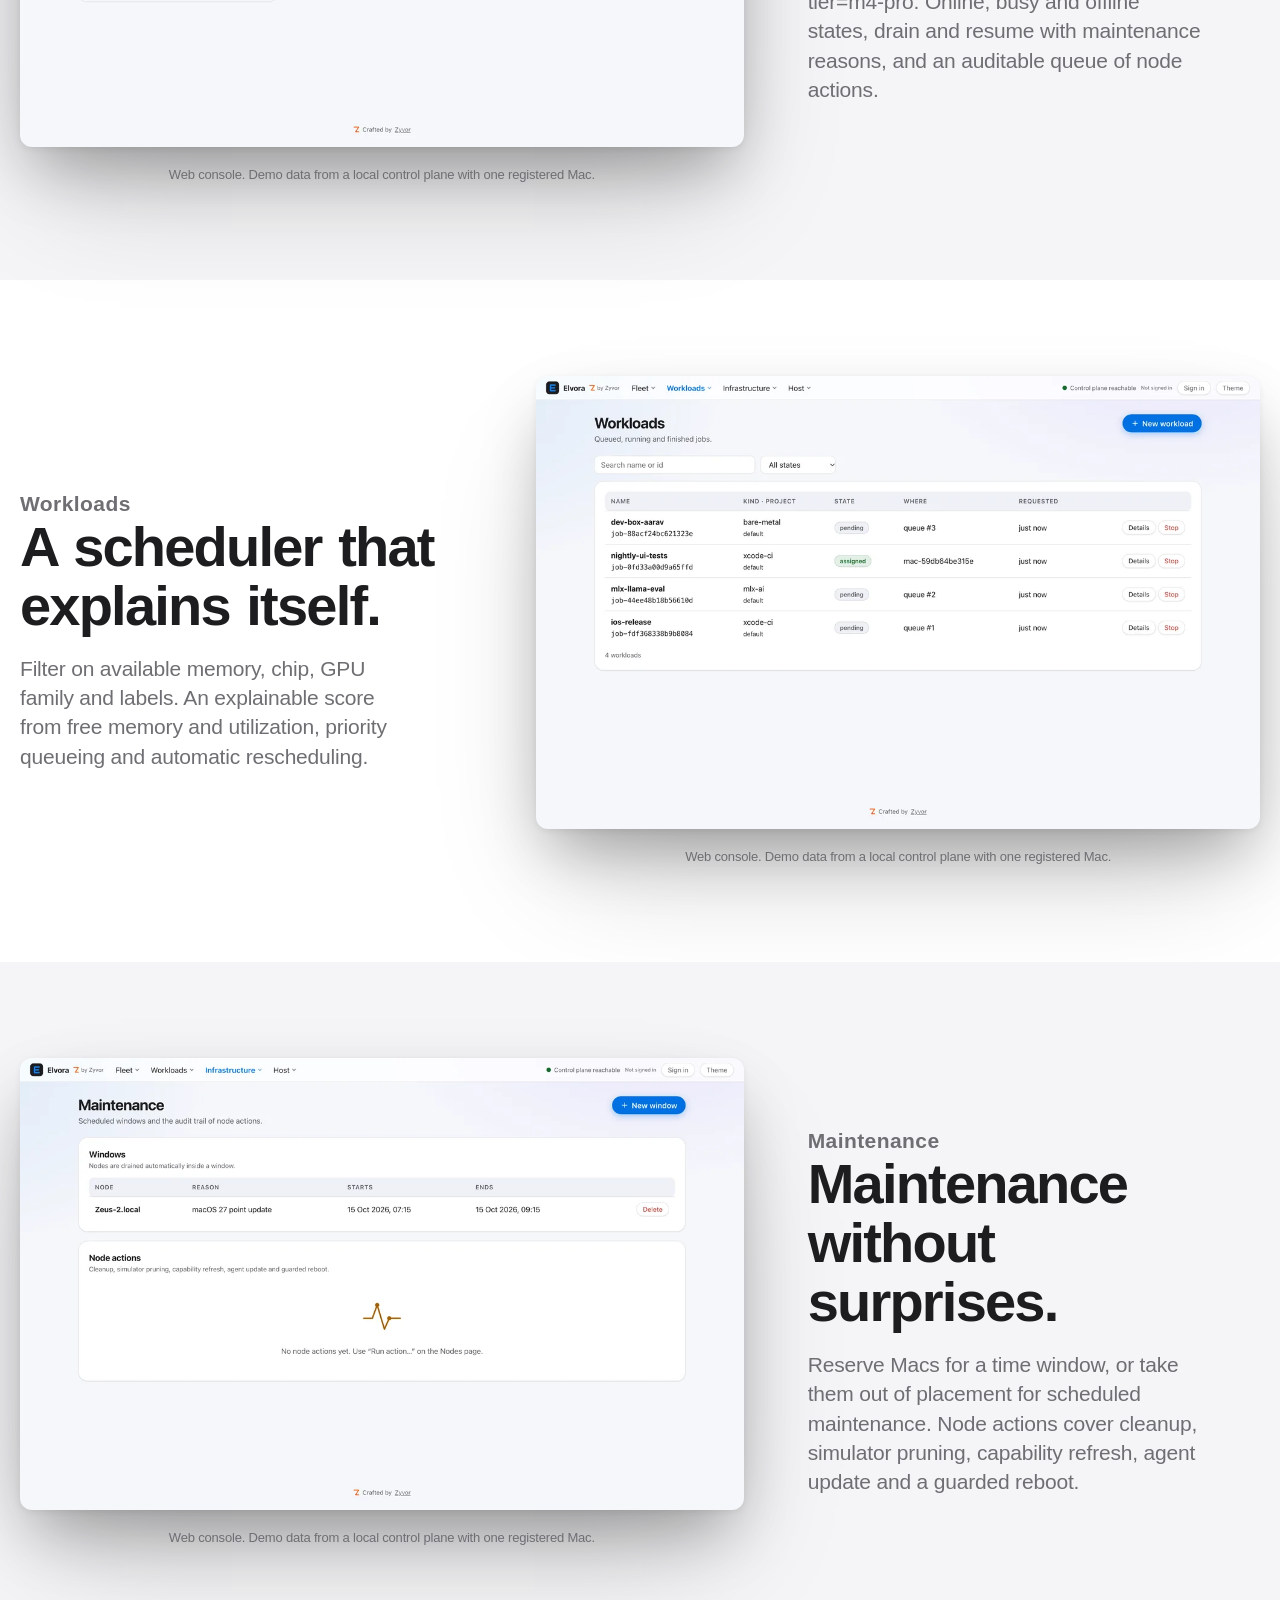
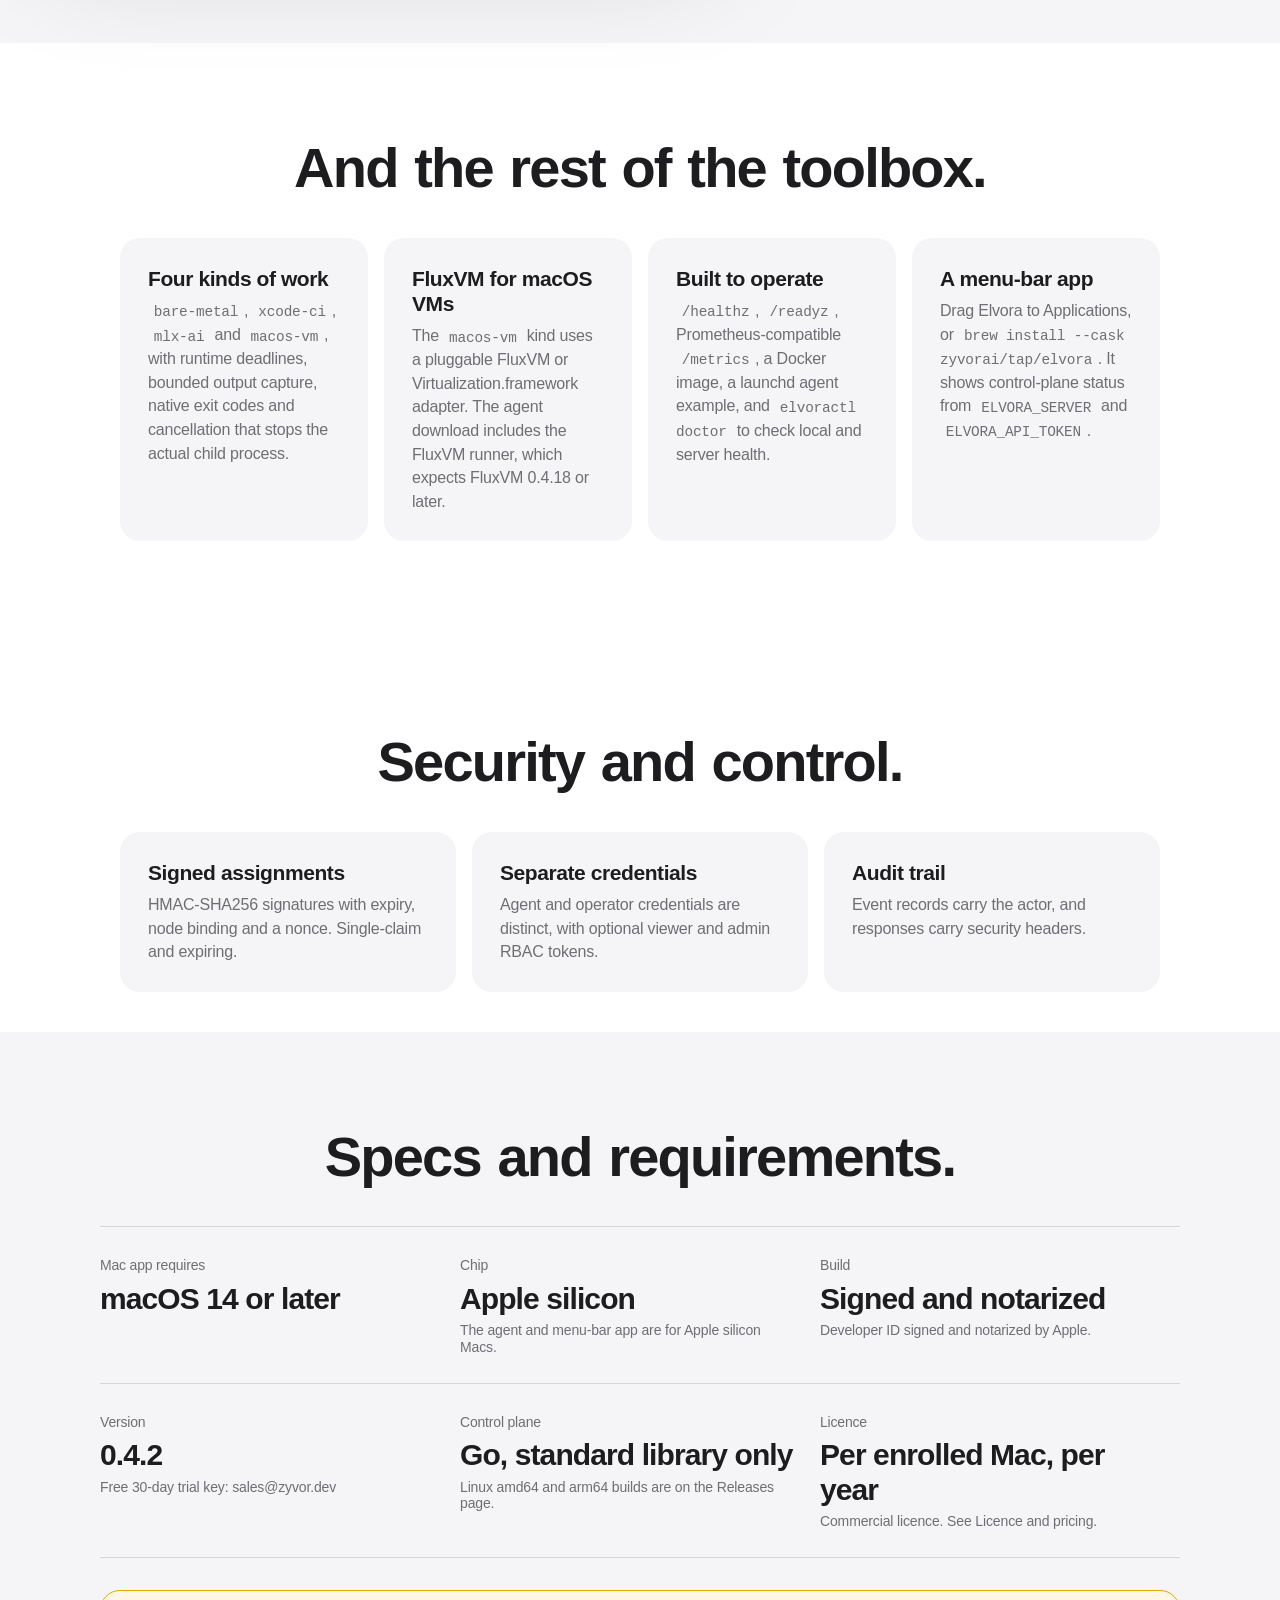
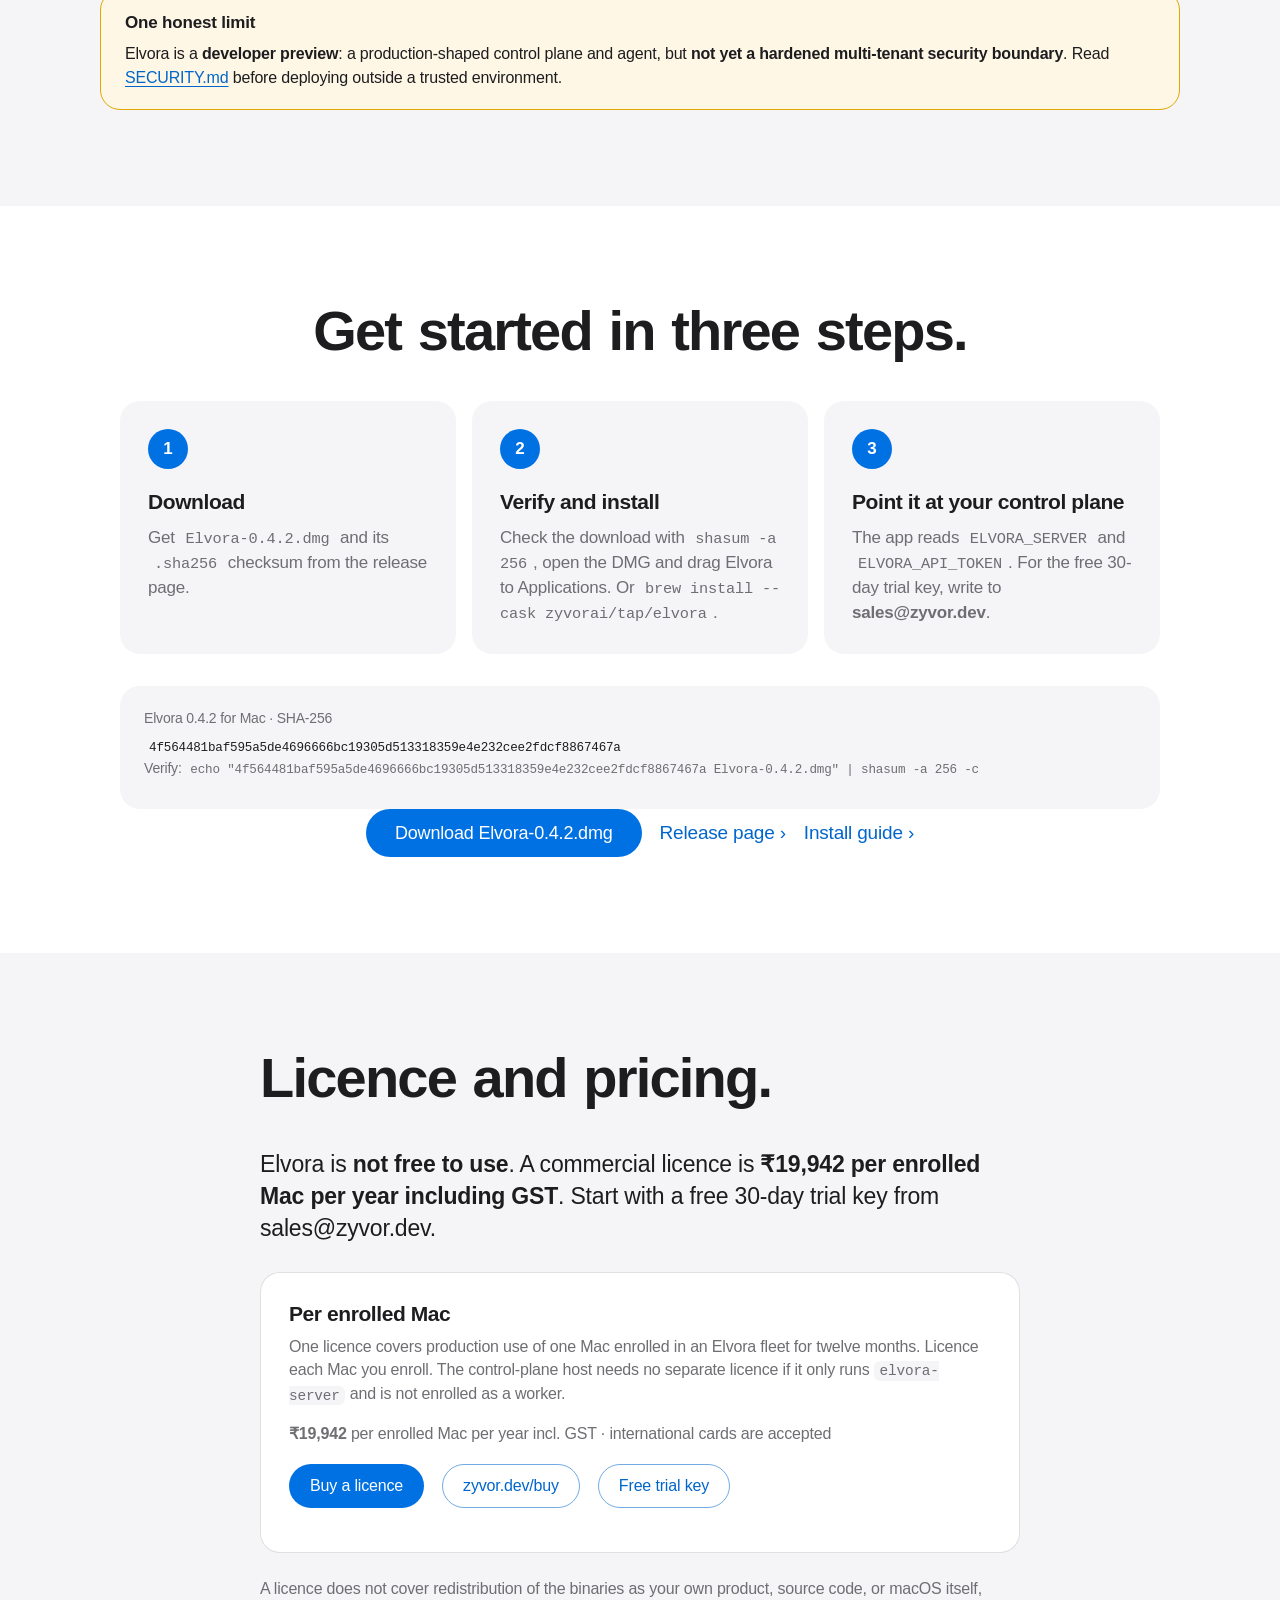
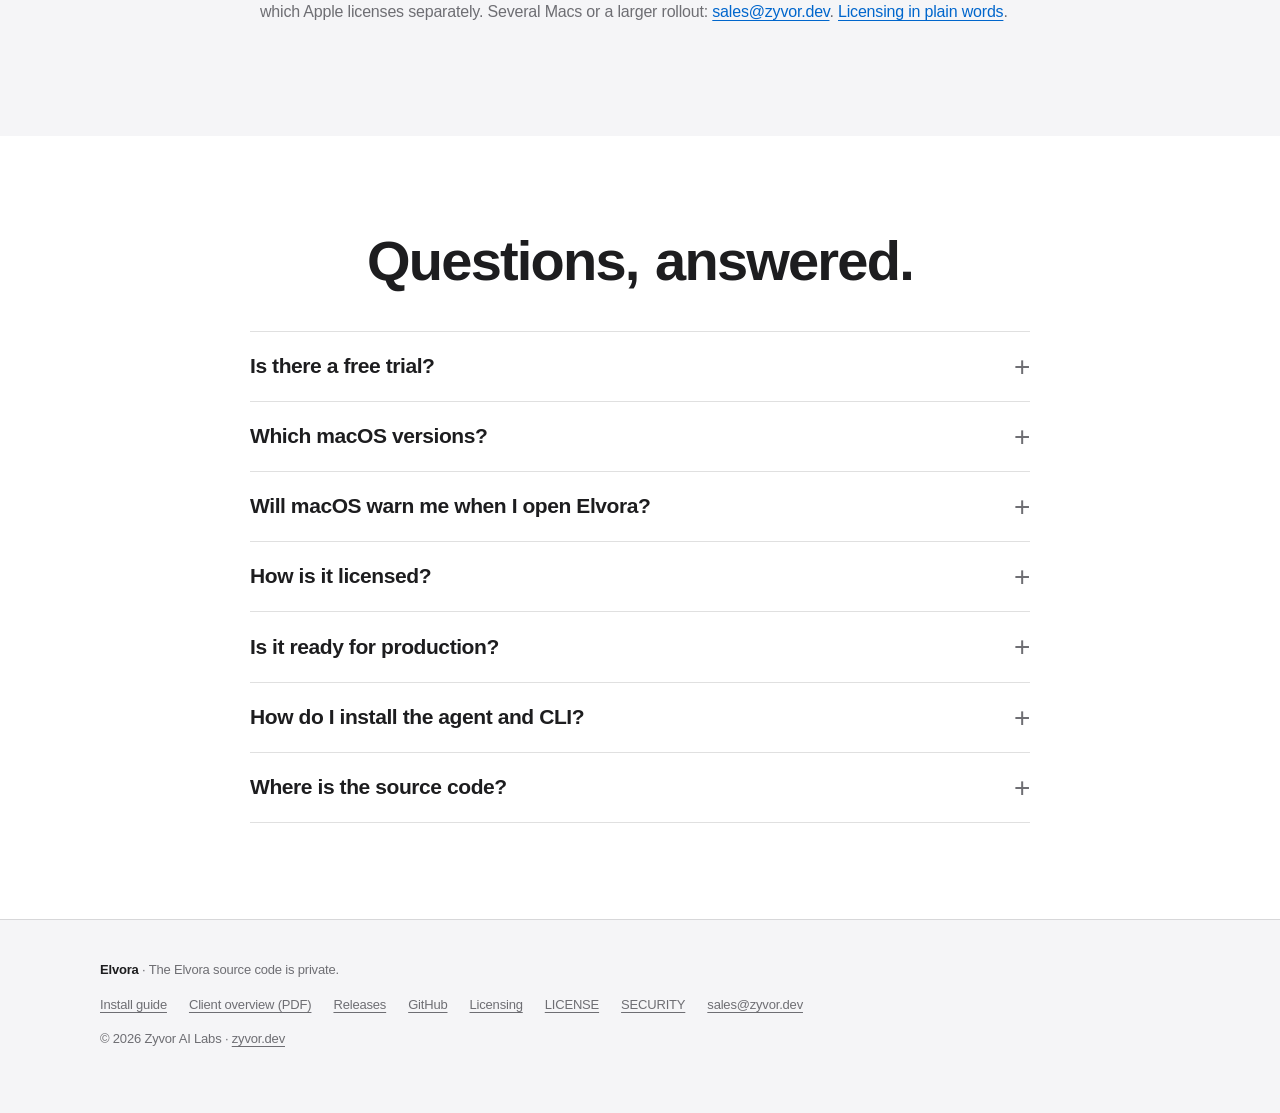
==== commit 989aa2d9: "Apple-style landing page and README for Elvora 0.4.2 trial New landing page (kit), social images (og" ====
--- a/site/index.html
+++ b/site/index.html
@@ -1,192 +1,119 @@
 <!doctype html>
 <html lang="en">
 <head>
-  <meta charset="utf-8" />
-  <meta name="viewport" content="width=device-width, initial-scale=1" />
-  <meta name="color-scheme" content="light dark" />
-  <meta name="theme-color" content="#ffffff" />
-  <title>Elvora · The Apple Infrastructure Cloud</title>
-  <meta name="description" content="Turn Mac mini and Mac Studio fleets into schedulable infrastructure for Xcode CI, Apple Silicon AI and macOS VMs. A Go control plane with a whole-Mac scheduler and signed assignments." />
-  <link rel="icon" href="favicon.svg" type="image/svg+xml" />
-  <link rel="apple-touch-icon" href="apple-touch-icon.png" />
-  <link rel="canonical" href="https://zyvorai.github.io/elvora/" />
-  <meta property="og:type" content="website" />
-  <meta property="og:site_name" content="Elvora" />
-  <meta property="og:title" content="Elvora · The Apple Infrastructure Cloud" />
-  <meta property="og:description" content="Mac fleets as schedulable infrastructure: Xcode CI, MLX, macOS VMs." />
-  <meta property="og:url" content="https://zyvorai.github.io/elvora/" />
-  <meta property="og:image" content="https://zyvorai.github.io/elvora/social/elvora-hero-dark.jpg" />
-  <meta property="og:image:width" content="2400" />
-  <meta property="og:image:height" content="1260" />
-  <meta name="twitter:card" content="summary_large_image" />
-  <meta name="twitter:image" content="https://zyvorai.github.io/elvora/social/elvora-hero-dark.jpg" />
-  <script src="theme.js"></script>
-  <link rel="stylesheet" href="site.css" />
-  <script type="application/ld+json">
-  {"@context":"https://schema.org","@type":"SoftwareApplication","name":"Elvora","applicationCategory":"DeveloperApplication","operatingSystem":"macOS (Apple silicon)","description":"A Go control plane that turns Mac mini and Mac Studio fleets into schedulable infrastructure.","isAccessibleForFree":false,"offers":{"@type":"Offer","name":"Elvora","price":"199","priceCurrency":"USD","description":"$199 per enrolled Mac per year. Commercial licence required. Buy via Cashfree (India) or Razorpay (international): rzp.io/rzp/sW0fMhui."}}
-  </script>
+<meta charset="utf-8">
+<meta name="viewport" content="width=device-width, initial-scale=1">
+<meta name="color-scheme" content="light dark">
+<meta name="theme-color" content="#ffffff" media="(prefers-color-scheme: light)">
+<meta name="theme-color" content="#000000" media="(prefers-color-scheme: dark)">
+<title>Elvora · The Apple infrastructure cloud.</title>
+<meta name="description" content="Elvora turns fleets of Mac mini and Mac Studio systems into schedulable infrastructure for Xcode CI, native Apple Silicon AI, dedicated developer machines, automation and macOS VM orchestration.">
+<link rel="canonical" href="https://zyvorai.github.io/elvora/">
+<link rel="icon" href="favicon.svg" type="image/svg+xml">
+<link rel="apple-touch-icon" href="apple-touch-icon.png">
+
+<meta property="og:type" content="website">
+<meta property="og:site_name" content="Elvora">
+<meta property="og:title" content="Elvora · The Apple infrastructure cloud.">
+<meta property="og:description" content="Schedule Xcode CI, MLX, VMs and automation across your enrolled Macs. Control plane, agent, CLI and menu-bar app.">
+<meta property="og:url" content="https://zyvorai.github.io/elvora/">
+<meta property="og:image" content="https://zyvorai.github.io/elvora/social/og.png">
+<meta property="og:image:type" content="image/png">
+<meta property="og:image:width" content="1200">
+<meta property="og:image:height" content="630">
+<meta property="og:image:alt" content="Elvora: The Apple infrastructure cloud. The console window shows demo data.">
+<meta name="twitter:card" content="summary_large_image">
+<meta name="twitter:title" content="Elvora · The Apple infrastructure cloud.">
+<meta name="twitter:description" content="Schedule Xcode CI, MLX, VMs and automation across your enrolled Macs. Control plane, agent, CLI and menu-bar app.">
+<meta name="twitter:image" content="https://zyvorai.github.io/elvora/social/og.png">
+<meta name="twitter:image:alt" content="Elvora: The Apple infrastructure cloud. The console window shows demo data.">
+<link rel="stylesheet" href="assets/landing.css">
+<style>:root{--accent-btn:#0071e3;--accent-ink:#0071e3;--accent-grad-a:#0a84ff;--accent-grad-b:#64d2ff}@media (prefers-color-scheme:dark){:root:not([data-theme="light"]){--accent-ink:#2997ff}}:root[data-theme="dark"]{--accent-ink:#2997ff}</style>
+<script type="application/ld+json">{"@context":"https://schema.org","@type":"SoftwareApplication","name":"Elvora","applicationCategory":"DeveloperApplication","operatingSystem":"macOS","softwareVersion":"0.4.2","downloadUrl":"https://github.com/zyvorai/elvora/releases/tag/v0.4.2","url":"https://zyvorai.github.io/elvora/","description":"Elvora turns fleets of Mac mini and Mac Studio systems into schedulable infrastructure for Xcode CI, native Apple Silicon AI, dedicated developer machines, automation and macOS VM orchestration.","image":"https://zyvorai.github.io/elvora/social/og.png","publisher":{"@type":"Organization","name":"Zyvor AI Labs","url":"https://zyvor.dev"}}</script>
 </head>
 <body>
 <a class="skip" href="#main">Skip to content</a>
+<header class="nav">
+  <a class="brand" href="./" aria-label="Elvora home"><img src="favicon.svg" width="26" height="26" alt=""><span>Elvora</span></a>
+  <nav aria-label="Primary"><ul><li><a href="#features">Features</a></li><li><a href="#specs">Specs</a></li><li><a href="#start">Get started</a></li><li><a href="#pricing">Pricing</a></li><li><a href="#faq">FAQ</a></li><li><a href="https://github.com/zyvorai/elvora/blob/main/docs/INSTALL.md">Install guide</a></li></ul></nav>
+  <a class="btn small primary" href="https://github.com/zyvorai/elvora/releases/tag/v0.4.2">Download</a>
+</header>
+<main id="main">
+<section class="hero" aria-labelledby="top">
+  <img class="icon" src="favicon.svg" width="96" height="96" alt="Elvora app icon">
+  <p class="eyebrow">Zyvor · Apple fleet control plane</p>
+  <h1 id="top">Elvora</h1>
+  <p class="tagline">The Apple infrastructure cloud.</p>
+  <p class="promise"><strong>Schedule Xcode CI, MLX, VMs and automation across your Macs.</strong> A control plane, an agent, a CLI and a menu-bar app turn fleets of Mac mini and Mac Studio systems into schedulable infrastructure. One active workload per Mac, no noisy neighbours.</p>
+  <p class="cta"><a class="btn primary" href="https://github.com/zyvorai/elvora/releases/tag/v0.4.2">Download the 30-day trial</a><a class="textlink" href="#features">Learn more</a></p>
+  <p class="fine">The Mac app needs macOS 14 or later · Apple silicon · notarized · Free 30-day trial key: sales@zyvor.dev</p>
+  <figure class="shot hero-shot"><picture><source media="(prefers-color-scheme: dark)" srcset="assets/img/hero-overview-dark-1200.webp 1200w, assets/img/hero-overview-dark-1800.webp 1800w" sizes="(min-width:1080px) 1040px, 100vw"><img src="assets/img/hero-overview-light-1200.webp" srcset="assets/img/hero-overview-light-1200.webp 1200w, assets/img/hero-overview-light-1800.webp 1800w" sizes="(min-width:1080px) 1040px, 100vw" width="2880" height="1800" alt="Elvora console, Overview: Mac Fleet with counts of machines, available Macs, CPU cores and unified memory, an outcomes panel and the live fleet inventory." fetchpriority="high" decoding="async"></picture><figcaption>Web console. Demo data from a local control plane with one registered Mac.</figcaption></figure>
+</section>
 
-<header class="bar">
-  <a class="brand" href="./" aria-label="Elvora home"><img class="logo" src="favicon.svg" alt="" width="32" height="32" /><b>ELVORA</b><small class="by"><svg class="zmark" viewBox="0 0 18 18" aria-hidden="true"><path d="M2 2h14L6.6 16H16" fill="none" stroke="currentColor" stroke-width="2.4" stroke-linecap="round" stroke-linejoin="round"/></svg>by Zyvor</small></a>
-  <nav aria-label="Sections" id="sections">
-    <a href="#download">Download</a><a href="#gallery">See it</a><a href="#fleet">Fleet</a><a href="#scheduling">Scheduling</a><a href="#execution">Execution</a><a href="#security">Security</a><a href="#architecture">Architecture</a><a href="#quickstart">Quick start</a><a href="#pricing">Pricing</a>
-  </nav>
-  <div class="bar-actions">
-    <button id="theme" class="icon" type="button" aria-label="Switch to dark mode" aria-pressed="false">
-      <svg class="i-moon" viewBox="0 0 24 24" aria-hidden="true"><path d="M21 12.8A9 9 0 1 1 11.2 3a7 7 0 0 0 9.8 9.8z"/></svg>
-      <svg class="i-sun" viewBox="0 0 24 24" aria-hidden="true"><circle cx="12" cy="12" r="4"/><path d="M12 2v2M12 20v2M4.9 4.9l1.4 1.4M17.7 17.7l1.4 1.4M2 12h2M20 12h2M4.9 19.1l1.4-1.4M17.7 6.3l1.4-1.4"/></svg>
-    </button>
-    <a class="btn small" href="https://github.com/zyvorai/elvora">GitHub</a>
-    <a class="btn small" href="#download">Install</a>
-    <a class="btn small primary" href="https://payments.cashfree.com/forms/zyvor-elvora-199">Buy · $199/yr</a><a class="btn" href="https://rzp.io/rzp/sW0fMhui" rel="noopener">International</a>
+<section class="band" aria-label="Overview">
+  <h2>A fleet should feel like infrastructure, not a spreadsheet of hostnames.</h2>
+  <p>Whole-Mac scheduling, signed assignments and a security boundary that is spelled out.</p>
+</section>
+
+<div id="features">
+<h2 class="sr">Features</h2>
+<section class="feature" id="fleet" aria-labelledby="h-fleet"><div class="grid"><div class="copy"><p class="eyebrow">Fleet</p><h3 id="h-fleet">Every Mac, live.</h3><p>A native agent reports what each Mac really is, and the control plane keeps the inventory live: chip, memory, OS, Xcode and capabilities.</p><a class="textlink" href="https://github.com/zyvorai/elvora/blob/main/docs/INSTALL.md">Install guide</a></div><figure class="shot"><picture><source media="(prefers-color-scheme: dark)" srcset="assets/img/fleet-dark-1200.webp 1200w, assets/img/fleet-dark-1800.webp 1800w" sizes="(min-width:960px) 62vw, 100vw"><img src="assets/img/fleet-light-1200.webp" srcset="assets/img/fleet-light-1200.webp 1200w, assets/img/fleet-light-1800.webp 1800w" sizes="(min-width:960px) 62vw, 100vw" width="2880" height="1800" alt="Elvora console, Overview: Mac Fleet with machine, availability, CPU core and unified memory counts, and one registered Mac in the live inventory." loading="lazy" decoding="async"></picture><figcaption>Web console. Demo data from a local control plane with one registered Mac.</figcaption></figure></div></section>
+<section class="feature flip" id="nodes" aria-labelledby="h-nodes"><div class="grid"><div class="copy"><p class="eyebrow">Nodes</p><h3 id="h-nodes">Know what each Mac is.</h3><p>Labels such as site=pune, pool=ios-ci and tier=m4-pro. Online, busy and offline states, drain and resume with maintenance reasons, and an auditable queue of node actions.</p></div><figure class="shot"><picture><source media="(prefers-color-scheme: dark)" srcset="assets/img/nodes-dark-1200.webp 1200w, assets/img/nodes-dark-1800.webp 1800w" sizes="(min-width:960px) 62vw, 100vw"><img src="assets/img/nodes-light-1200.webp" srcset="assets/img/nodes-light-1200.webp 1200w, assets/img/nodes-light-1800.webp 1800w" sizes="(min-width:960px) 62vw, 100vw" width="2880" height="1800" alt="Elvora console, Nodes: one Mac card with CPU, memory and GPU meters, its labels, and Drain, Jobs, Run action and Maintenance note buttons." loading="lazy" decoding="async"></picture><figcaption>Web console. Demo data from a local control plane with one registered Mac.</figcaption></figure></div></section>
+<section class="feature" id="workloads" aria-labelledby="h-workloads"><div class="grid"><div class="copy"><p class="eyebrow">Workloads</p><h3 id="h-workloads">A scheduler that explains itself.</h3><p>Filter on available memory, chip, GPU family and labels. An explainable score from free memory and utilization, priority queueing and automatic rescheduling.</p></div><figure class="shot"><picture><source media="(prefers-color-scheme: dark)" srcset="assets/img/workloads-dark-1200.webp 1200w, assets/img/workloads-dark-1800.webp 1800w" sizes="(min-width:960px) 62vw, 100vw"><img src="assets/img/workloads-light-1200.webp" srcset="assets/img/workloads-light-1200.webp 1200w, assets/img/workloads-light-1800.webp 1800w" sizes="(min-width:960px) 62vw, 100vw" width="2880" height="1800" alt="Elvora console, Workloads: a table of queued and assigned jobs of kind bare-metal, xcode-ci and mlx-ai, with state, queue position and Details and Stop buttons." loading="lazy" decoding="async"></picture><figcaption>Web console. Demo data from a local control plane with one registered Mac.</figcaption></figure></div></section>
+<section class="feature flip" id="maintenance" aria-labelledby="h-maintenance"><div class="grid"><div class="copy"><p class="eyebrow">Maintenance</p><h3 id="h-maintenance">Maintenance without surprises.</h3><p>Reserve Macs for a time window, or take them out of placement for scheduled maintenance. Node actions cover cleanup, simulator pruning, capability refresh, agent update and a guarded reboot.</p></div><figure class="shot"><picture><source media="(prefers-color-scheme: dark)" srcset="assets/img/maintenance-dark-1200.webp 1200w, assets/img/maintenance-dark-1800.webp 1800w" sizes="(min-width:960px) 62vw, 100vw"><img src="assets/img/maintenance-light-1200.webp" srcset="assets/img/maintenance-light-1200.webp 1200w, assets/img/maintenance-light-1800.webp 1800w" sizes="(min-width:960px) 62vw, 100vw" width="2880" height="1800" alt="Elvora console, Maintenance: a scheduled window for one Mac with its reason, start and end, above the node actions panel." loading="lazy" decoding="async"></picture><figcaption>Web console. Demo data from a local control plane with one registered Mac.</figcaption></figure></div></section>
+</div>
+
+<section class="more" aria-labelledby="more-h">
+  <h2 id="more-h">And the rest of the toolbox.</h2>
+  <div class="cards"><div class="card"><h3>Four kinds of work</h3><p><code>bare-metal</code>, <code>xcode-ci</code>, <code>mlx-ai</code> and <code>macos-vm</code>, with runtime deadlines, bounded output capture, native exit codes and cancellation that stops the actual child process.</p></div><div class="card"><h3>FluxVM for macOS VMs</h3><p>The <code>macos-vm</code> kind uses a pluggable FluxVM or Virtualization.framework adapter. The agent download includes the FluxVM runner, which expects FluxVM 0.4.18 or later.</p></div><div class="card"><h3>Built to operate</h3><p><code>/healthz</code>, <code>/readyz</code>, Prometheus-compatible <code>/metrics</code>, a Docker image, a launchd agent example, and <code>elvoractl doctor</code> to check local and server health.</p></div><div class="card"><h3>A menu-bar app</h3><p>Drag Elvora to Applications, or <code>brew install --cask zyvorai/tap/elvora</code>. It shows control-plane status from <code>ELVORA_SERVER</code> and <code>ELVORA_API_TOKEN</code>.</p></div></div>
+</section>
+
+<section class="privacy" aria-labelledby="privacy-h">
+  <h2 id="privacy-h">Security and control.</h2>
+  <div class="cards"><div class="card"><h3>Signed assignments</h3><p>HMAC-SHA256 signatures with expiry, node binding and a nonce. Single-claim and expiring.</p></div><div class="card"><h3>Separate credentials</h3><p>Agent and operator credentials are distinct, with optional viewer and admin RBAC tokens.</p></div><div class="card"><h3>Audit trail</h3><p>Event records carry the actor, and responses carry security headers.</p></div></div>
+</section>
+
+<section class="specs" id="specs" aria-labelledby="specs-h">
+  <h2 id="specs-h">Specs and requirements.</h2>
+  <dl class="specs-grid"><div class="spec"><dt>Mac app requires</dt><dd>macOS 14 or later</dd></div><div class="spec"><dt>Chip</dt><dd>Apple silicon<small>The agent and menu-bar app are for Apple silicon Macs.</small></dd></div><div class="spec"><dt>Build</dt><dd>Signed and notarized<small>Developer ID signed and notarized by Apple.</small></dd></div><div class="spec"><dt>Version</dt><dd>0.4.2<small>Free 30-day trial key: sales@zyvor.dev</small></dd></div><div class="spec"><dt>Control plane</dt><dd>Go, standard library only<small>Linux amd64 and arm64 builds are on the Releases page.</small></dd></div><div class="spec"><dt>Licence</dt><dd>Per enrolled Mac, per year<small>Commercial licence. See Licence and pricing.</small></dd></div></dl>
+  <div class="limit" role="note"><h3>One honest limit</h3><p>Elvora is a <b>developer preview</b>: a production-shaped control plane and agent, but <b>not yet a hardened multi-tenant security boundary</b>. Read <a href="https://github.com/zyvorai/elvora/blob/main/SECURITY.md">SECURITY.md</a> before deploying outside a trusted environment.</p></div>
+</section>
+
+<section class="steps" id="start" aria-labelledby="steps-h">
+  <h2 id="steps-h">Get started in three steps.</h2>
+  <ol><li><h3>Download</h3><p>Get <code>Elvora-0.4.2.dmg</code> and its <code>.sha256</code> checksum from the release page.</p></li><li><h3>Verify and install</h3><p>Check the download with <code>shasum -a 256</code>, open the DMG and drag Elvora to Applications. Or <code>brew install --cask zyvorai/tap/elvora</code>.</p></li><li><h3>Point it at your control plane</h3><p>The app reads <code>ELVORA_SERVER</code> and <code>ELVORA_API_TOKEN</code>. For the free 30-day trial key, write to <b>sales@zyvor.dev</b>.</p></li></ol>
+  <div class="sha">
+    <p>Elvora 0.4.2 for Mac · SHA-256</p>
+    <pre><code id="sha">4f564481baf595a5de4696666bc19305d513318359e4e232cee2fdcf8867467a</code></pre>
+    <p>Verify: <code>echo "4f564481baf595a5de4696666bc19305d513318359e4e232cee2fdcf8867467a Elvora-0.4.2.dmg" | shasum -a 256 -c</code></p>
   </div>
-</header>
+  <p class="cta"><a class="btn primary" href="https://github.com/zyvorai/elvora/releases/download/v0.4.2/Elvora-0.4.2.dmg">Download Elvora-0.4.2.dmg</a><a class="textlink" href="https://github.com/zyvorai/elvora/releases/tag/v0.4.2">Release page</a><a class="textlink" href="https://github.com/zyvorai/elvora/blob/main/docs/INSTALL.md">Install guide</a></p>
+</section>
 
-<main id="main">
-  <section class="hero">
-    <p class="kicker">Zyvor · Apple fleet control plane</p>
-    <h1>The Apple <em>Infrastructure Cloud.</em></h1>
-    <p class="lede">Elvora turns fleets of <strong>Mac mini</strong> and <strong>Mac Studio</strong> systems into schedulable infrastructure for <strong>Xcode CI</strong>, native <strong>Apple Silicon AI</strong>, dedicated developer machines and <strong>macOS VM</strong> orchestration. A fleet should feel like infrastructure, not a spreadsheet of hostnames.</p>
-    <p class="cta"><a class="btn primary" href="https://payments.cashfree.com/forms/zyvor-elvora-199">Buy · $199 / Mac / year</a><a class="btn" href="https://rzp.io/rzp/sW0fMhui" rel="noopener">International</a><a class="btn" href="#download">Install</a><a class="link" href="#gallery">See the console</a></p>
-    <p class="fine">Cashfree (India) or Razorpay (international) · then <code>brew install zyvorai/tap/elvora</code></p>
-    <ul class="chips" aria-label="Highlights"><li class="ro">Apple silicon</li><li>Whole-Mac scheduler</li><li>Xcode CI</li><li>MLX</li><li>macOS VMs</li><li>Signed assignments</li><li>Go, stdlib only</li></ul>
-    <img class="hero-img" src="social/elvora-hero-dark.jpg" width="2400" height="1260" alt="Elvora: The Apple Infrastructure Cloud, with the web console showing a Mac fleet overview" />
-  </section>
+<section class="pricing" id="pricing" aria-labelledby="pricing-h">
+  <div class="inner">
+  <h2 id="pricing-h" style="text-align:left">Licence and pricing.</h2>
+  <p class="lead">Elvora is <b>not free to use</b>. A commercial licence is <b>₹19,942 per enrolled Mac per year including GST</b>. Start with a free 30-day trial key from sales@zyvor.dev.</p>
+<div class="card buy"><h3>Per enrolled Mac</h3><p>One licence covers production use of one Mac enrolled in an Elvora fleet for twelve months. Licence each Mac you enroll. The control-plane host needs no separate licence if it only runs <code>elvora-server</code> and is not enrolled as a worker.</p><p><b>₹19,942</b> per enrolled Mac per year incl. GST &middot; international cards are accepted</p><p class="cta"><a class="btn primary" href="https://rzp.io/rzp/sW0fMhui" rel="noopener">Buy a licence</a><a class="btn ghost" href="https://zyvor.dev/buy" rel="noopener">zyvor.dev/buy</a><a class="btn ghost" href="mailto:sales@zyvor.dev">Free trial key</a></p></div>
+<p class="fine">A licence does not cover redistribution of the binaries as your own product, source code, or macOS itself, which Apple licenses separately. Several Macs or a larger rollout: <a href="mailto:sales@zyvor.dev">sales@zyvor.dev</a>. <a href="https://github.com/zyvorai/elvora/blob/main/LICENSING.md">Licensing in plain words</a>.</p>
+  </div>
+</section>
 
-  <section id="gallery" class="gallery">
-    <h2>The console, light and dark</h2>
-    <p class="sub">Captured from a real local control plane with one registered Mac and a few queued workloads, reservations and maintenance windows. The console is embedded in the Go binary and has no dependencies.</p>
-    <div class="controls" id="controls">
-      <div class="seg" role="radiogroup" aria-label="Appearance" data-key="mode">
-        <button type="button" role="radio" aria-checked="false" data-value="light">Light</button>
-        <button type="button" role="radio" aria-checked="true" data-value="dark">Dark</button>
-      </div>
-      <div class="seg" role="radiogroup" aria-label="Scene" data-key="view">
-        <button type="button" role="radio" aria-checked="true" data-value="overview">Overview</button>
-        <button type="button" role="radio" aria-checked="false" data-value="nodes">Nodes</button>
-        <button type="button" role="radio" aria-checked="false" data-value="workloads">Workloads</button>
-        <button type="button" role="radio" aria-checked="false" data-value="maintenance">Maintenance</button>
-      </div>
-    </div>
-    <figure class="shot"><img id="shot" src="ux/console-dark-overview.png" width="2880" height="1800" alt="Elvora console: Overview, dark appearance" />
-      <figcaption id="shot-cap">Overview · dark</figcaption></figure>
-  </section>
-
-  <section class="band" aria-label="Promises">
-    <div><b>Whole-Mac</b><span>One active workload per Mac, no noisy neighbours.</span></div>
-    <div><b>Signed</b><span>HMAC-signed, expiring, single-claim assignments.</span></div>
-    <div><b>Explainable</b><span>Placement scores come from free memory and utilization.</span></div>
-    <div><b>Honest</b><span>A developer preview, with its security boundary spelled out.</span></div>
-  </section>
-
-  <section id="fleet">
-    <h2>Fleet control</h2>
-    <p class="sub">A native agent reports what each Mac really is, and the control plane keeps the inventory live.</p>
-    <div class="grid">
-      <article class="card"><h3>Discovery</h3><p>Apple chip, memory, OS, Xcode, IP and capabilities, advertised by <code>elvora-agent</code> on macOS or Linux development nodes.</p></article>
-      <article class="card"><h3>Labels and states</h3><p>Labels such as <code>site=pune</code>, <code>pool=ios-ci</code>, <code>tier=m4-pro</code>. Online, busy and offline states, with automatic offline reaping.</p></article>
-      <article class="card"><h3>Easy enrollment</h3><p>Short-lived one-time enrollment tokens, drain and resume with maintenance reasons, and per-node update channels.</p></article>
-      <article class="card"><h3>Reservations and maintenance</h3><p>Reserve Macs for a time window, or take them out of placement for scheduled maintenance.</p></article>
-      <article class="card"><h3>Node actions</h3><p>An auditable queue for cleanup, simulator pruning, capability refresh, agent update and guarded reboot.</p></article>
-      <article class="card"><h3>Doctor</h3><p><code>elvoractl doctor</code> and agent doctor flows check local and server health.</p></article>
-    </div>
-  </section>
-
-  <section id="scheduling">
-    <h2>A scheduler that explains itself</h2>
-    <div class="grid">
-      <article class="card"><h3>Filters</h3><p>Available memory, chip substring, GPU family and exact labels.</p></article>
-      <article class="card"><h3>Score</h3><p>An explainable score based on free memory and utilization.</p></article>
-      <article class="card"><h3>Queue</h3><p>Priority queueing with automatic rescheduling, and node reservation before assignment issuance.</p></article>
-    </div>
-  </section>
-
-  <section id="execution">
-    <h2>Execution plane</h2>
-    <table>
-      <tr><th>Kind</th><th>What it runs</th></tr>
-      <tr><td>bare-metal</td><td>A native command on a dedicated node.</td></tr>
-      <tr><td>xcode-ci</td><td>Xcode and build commands on macOS.</td></tr>
-      <tr><td>mlx-ai</td><td>MLX, Python, llama.cpp and Core ML wrappers, with unified memory as a first-class resource.</td></tr>
-      <tr><td>macos-vm</td><td>A pluggable FluxVM or Virtualization.framework adapter.</td></tr>
-    </table>
-    <p class="sub">Runtime deadlines, bounded stdout and stderr capture, native exit codes, and remote operator cancellation that cancels the actual running child process.</p>
-  </section>
-
-  <section id="security">
-    <h2>Security and control</h2>
-    <div class="grid">
-      <article class="card"><h3>Signed assignments</h3><p>HMAC-SHA256 signatures with expiry, node binding and a nonce.</p></article>
-      <article class="card"><h3>Separate credentials</h3><p>Agent and operator credentials are distinct, with optional <code>viewer</code> and <code>admin</code> RBAC tokens.</p></article>
-      <article class="card"><h3>Audit trail</h3><p>Event records carry the actor, and responses carry security headers.</p></article>
-    </div>
-    <p class="sub"><strong>Status: v0.4.1 developer preview.</strong> Production-shaped, but not yet a hardened multi-tenant security boundary. Read the security and threat-model docs before deploying outside a trusted environment.</p>
-  </section>
-
-  <section id="architecture">
-    <h2>Architecture</h2>
-    <div class="grid">
-      <article class="card"><h3>Control plane</h3><p><code>elvora-server</code>: scheduler, signed assignments, operator API, metrics and the web console. Durable atomic JSON state.</p></article>
-      <article class="card"><h3>Agent and CLI</h3><p><code>elvora-agent</code> claims and runs assignments. <code>elvoractl</code> enrolls, schedules, drains and diagnoses.</p></article>
-      <article class="card"><h3>Native helpers</h3><p>Swift setup, menu-bar and Virtualization.framework helpers for the Mac.</p></article>
-    </div>
-    <p class="sub">Operations: <code>/healthz</code>, <code>/readyz</code>, Prometheus-compatible <code>/metrics</code>, a Docker image, a launchd agent example, and Linux plus native macOS CI.</p>
-  </section>
-
-  <section id="download">
-    <h2>Download</h2>
-    <p class="sub">Notarized builds from <a href="https://github.com/zyvorai/elvora/releases">Releases</a>. This public repository publishes website, docs and installers only — no source code.</p>
-    <div class="grid">
-      <article class="card"><h3>Mac CLI + agent</h3><p><a href="https://github.com/zyvorai/elvora/releases/download/v0.4.1/elvora-darwin-arm64.tar.gz">elvora-darwin-arm64.tar.gz</a> (8.1 MB). Agent, <code>elvoractl</code> and FluxVM runner.</p>
-      <p><a class="btn primary" href="https://github.com/zyvorai/elvora/releases/download/v0.4.1/elvora-darwin-arm64.tar.gz">Download CLI</a></p></article>
-      <article class="card"><h3>Menu-bar app</h3><p><a href="https://github.com/zyvorai/elvora/releases/download/v0.4.1/Elvora-0.4.1.dmg">Elvora-0.4.1.dmg</a>. Drag to Applications.</p>
-      <p><a class="btn" href="https://github.com/zyvorai/elvora/releases/download/v0.4.1/Elvora-0.4.1.dmg">Download .dmg</a></p></article>
-      <article class="card"><h3>Linux control plane</h3><p><a href="https://github.com/zyvorai/elvora/releases/download/v0.4.1/elvora-linux-amd64.tar.gz">amd64</a> · <a href="https://github.com/zyvorai/elvora/releases/download/v0.4.1/elvora-linux-arm64.tar.gz">arm64</a> tarballs with <code>elvora-server</code>.</p></article>
-      <article class="card"><h3>Homebrew</h3><p class="sub">Apple silicon:</p>
-<div class="code"><button class="copy" type="button" aria-label="Copy Homebrew install">Copy</button>
-<pre><code>brew install zyvorai/tap/elvora
-brew install --cask zyvorai/tap/elvora</code></pre></div></article>
-    </div>
-  </section>
-  <section id="quickstart">
-    <h2>Quick start</h2>
-    <p class="sub">After installing the binaries, start the control plane, then enroll a Mac. Full steps: <a href="https://github.com/zyvorai/elvora/blob/main/docs/INSTALL.md">INSTALL.md</a>.</p>
-    <div class="code"><button class="copy" type="button" aria-label="Copy the server command">Copy</button>
-<pre><code>export ELVORA_AGENT_SECRET="$(openssl rand -hex 32)"
-export ELVORA_API_TOKENS="admin:$(openssl rand -hex 32),viewer:$(openssl rand -hex 32)"
-elvora-server --listen :8080 --state /var/lib/elvora/state.json</code></pre></div>
-    <div class="code"><button class="copy" type="button" aria-label="Copy the agent command">Copy</button>
-<pre><code>elvora-agent --server https://elvora.example.internal \
-  --labels site=pune,pool=ios-ci,tier=m4-pro</code></pre></div>
-  </section>
-  <section id="pricing">
-    <h2>Pricing</h2>
-    <p class="sub">Elvora is not free to use. Pay once per Mac, get the invoice, install.</p>
-    <div class="grid">
-      <article class="card">
-        <h3>Elvora</h3>
-        <p><strong>$199 / enrolled Mac / year</strong> · Rs 19,942 incl. GST at checkout (international cards accepted)</p>
-        <p>One Mac in your fleet for twelve months. Invoice emailed (your proof of licence). India via Cashfree; international cards via Razorpay.</p>
-        <p class="cta" style="justify-content:flex-start"><a class="btn primary" href="https://payments.cashfree.com/forms/zyvor-elvora-199">Buy now</a><a class="btn" href="https://rzp.io/rzp/sW0fMhui" rel="noopener">International</a></p>
-      </article>
-      <article class="card">
-        <h3>Then install</h3>
-        <div class="code"><button class="copy" type="button" aria-label="Copy Homebrew install">Copy</button>
-<pre><code>brew install zyvorai/tap/elvora
-brew install --cask zyvorai/tap/elvora</code></pre></div>
-        <p>Multi-Mac / Enterprise: <a href="mailto:sales@zyvor.dev">sales@zyvor.dev</a>. Terms: <a href="https://github.com/zyvorai/elvora/blob/main/LICENSING.md">LICENSING.md</a>.</p>
-      </article>
-    </div>
-  </section>
+<section class="faq" id="faq" aria-labelledby="faq-h">
+  <h2 id="faq-h">Questions, answered.</h2>
+  <details><summary>Is there a free trial?</summary><p>Yes: a free 30-day trial key from sales@zyvor.dev.</p></details>
+<details><summary>Which macOS versions?</summary><p>The Mac app requires macOS 14 or later, on Apple silicon.</p></details>
+<details><summary>Will macOS warn me when I open Elvora?</summary><p>No. The download is signed with our Developer ID and notarized by Apple, so it opens without a Gatekeeper warning. Verify the checksum on the release page if you like. See the <a href="https://github.com/zyvorai/elvora/blob/main/docs/INSTALL.md">install guide</a>.</p></details>
+<details><summary>How is it licensed?</summary><p>Per enrolled Mac, per year: ₹19,942 including GST. The control-plane host needs no separate licence if it only runs <code>elvora-server</code> and is not enrolled as a worker.</p></details>
+<details><summary>Is it ready for production?</summary><p>It is a developer preview: production-shaped, but not yet a hardened multi-tenant security boundary. Read <a href="https://github.com/zyvorai/elvora/blob/main/SECURITY.md">SECURITY.md</a> before deploying outside a trusted environment.</p></details>
+<details><summary>How do I install the agent and CLI?</summary><p>With Homebrew on Apple silicon: <code>brew install zyvorai/tap/elvora</code>. Tarballs, including Linux builds of the control plane, are on the <a href="https://github.com/zyvorai/elvora/releases">Releases page</a>.</p></details>
+<details><summary>Where is the source code?</summary><p>The Elvora source code is private. This repository publishes the website, documentation and installers only.</p></details>
+</section>
 </main>
-
-<footer>
-  <p><svg class="zmark" viewBox="0 0 18 18" aria-hidden="true"><path d="M2 2h14L6.6 16H16" fill="none" stroke="currentColor" stroke-width="2.4" stroke-linecap="round" stroke-linejoin="round"/></svg> <b>Elvora</b> · Crafted by Zyvor AI Labs · $199 / Mac / year · <a href="https://github.com/zyvorai/elvora">GitHub</a> · <a href="https://github.com/zyvorai/elvora/releases">Releases</a> · <a href="#pricing">Pricing</a></p>
+<footer class="footer">
+  <p><strong>Elvora</strong> · The Elvora source code is private.</p>
+  <p class="links"><a href="https://github.com/zyvorai/elvora/blob/main/docs/INSTALL.md">Install guide</a><a href="Elvora-Client-Overview.pdf">Client overview (PDF)</a><a href="https://github.com/zyvorai/elvora/releases">Releases</a><a href="https://github.com/zyvorai/elvora">GitHub</a><a href="https://github.com/zyvorai/elvora/blob/main/LICENSING.md">Licensing</a><a href="https://github.com/zyvorai/elvora/blob/main/LICENSE">LICENSE</a><a href="https://github.com/zyvorai/elvora/blob/main/SECURITY.md">SECURITY</a><a href="mailto:sales@zyvor.dev">sales@zyvor.dev</a></p>
+  <p>© 2026 Zyvor AI Labs · <a href="https://zyvor.dev">zyvor.dev</a></p>
 </footer>
-<div id="toast" class="toast" role="status" aria-live="polite" hidden></div>
-<script src="site.js"></script>
 </body>
 </html>
--- a/site/assets/landing.css
+++ b/site/assets/landing.css
@@ -0,0 +1,209 @@
+/* Zyvor marketing kit: design tokens. Light by default, dark via prefers-color-scheme,
+   and a manual override with [data-theme="light|dark"] (used by docs pages that ship a toggle).
+   Per-product accent: override --accent-ink / --accent-btn / --accent-grad-a / --accent-grad-b on :root. */
+:root{
+  color-scheme:light dark;
+  --bg:#fff; --bg-alt:#f5f5f7; --surface:#fff; --text:#1d1d1f; --dim:#6e6e73; --line:rgba(0,0,0,.12);
+  --glass:rgba(255,255,255,.78);
+  --link:#0066cc;                 /* 5.6:1 on white */
+  --accent-btn:#0071e3; --on-accent:#fff;  /* 4.6:1 */
+  --accent-ink:#0071e3;           /* decorative accent (large text, rules) */
+  --accent-grad-a:#0071e3; --accent-grad-b:#32ade6;
+  --warn-bg:#fff7e6; --warn-line:#e0a800;
+  --code-bg:#f5f5f7; --code:#1d1d1f;
+  --shot-shadow:0 2px 6px rgba(0,0,0,.06),0 30px 60px -12px rgba(0,0,0,.28),0 60px 120px -30px rgba(0,0,0,.22);
+  --focus:#0071e3;
+  --font:-apple-system,BlinkMacSystemFont,"SF Pro Display","SF Pro Text","Helvetica Neue",Arial,sans-serif;
+  --mono:ui-monospace,SFMono-Regular,Menlo,Consolas,monospace;
+  --maxw:1080px; --wide:1280px; --radius:20px; --nav-h:52px;
+}
+@media (prefers-color-scheme:dark){
+  :root:not([data-theme="light"]){
+    --bg:#000; --bg-alt:#111113; --surface:#1c1c1e; --text:#f5f5f7; --dim:#a1a1a6; --line:rgba(255,255,255,.16);
+    --glass:rgba(22,22,24,.72); --link:#2997ff; --accent-ink:#2997ff;
+    --warn-bg:#2a2410; --warn-line:#b38600; --code-bg:#1c1c1e; --code:#f5f5f7; --focus:#2997ff;
+    --shot-shadow:0 0 0 1px rgba(255,255,255,.08),0 30px 70px -10px rgba(0,0,0,.9),0 0 120px -20px color-mix(in srgb,var(--accent-ink) 35%,transparent);
+  }
+}
+:root[data-theme="dark"]{
+  color-scheme:dark;
+  --bg:#000; --bg-alt:#111113; --surface:#1c1c1e; --text:#f5f5f7; --dim:#a1a1a6; --line:rgba(255,255,255,.16);
+  --glass:rgba(22,22,24,.72); --link:#2997ff; --accent-ink:#2997ff;
+  --warn-bg:#2a2410; --warn-line:#b38600; --code-bg:#1c1c1e; --code:#f5f5f7; --focus:#2997ff;
+  --shot-shadow:0 0 0 1px rgba(255,255,255,.08),0 30px 70px -10px rgba(0,0,0,.9),0 0 120px -20px color-mix(in srgb,var(--accent-ink) 35%,transparent);
+}
+:root[data-theme="light"]{color-scheme:light}
+
+/* Zyvor marketing kit: base, nav, buttons, footer. Shared by landing and docs. */
+*,*::before,*::after{box-sizing:border-box}
+html{-webkit-text-size-adjust:100%;scroll-behavior:smooth;scroll-padding-top:calc(var(--nav-h) + 16px)}
+body{margin:0;background:var(--bg);color:var(--text);font:17px/1.47 var(--font);letter-spacing:-.011em;-webkit-font-smoothing:antialiased;text-rendering:optimizeLegibility}
+img,picture,svg{display:block;max-width:100%;height:auto}
+a{color:var(--link);text-underline-offset:3px}
+a:hover{text-decoration-thickness:2px}
+:focus-visible{outline:3px solid var(--focus);outline-offset:3px;border-radius:6px}
+[hidden]{display:none!important}
+.sr{position:absolute;width:1px;height:1px;overflow:hidden;clip:rect(0 0 0 0);white-space:nowrap}
+.skip{position:absolute;left:12px;top:-80px;z-index:100;background:var(--surface);color:var(--text);padding:10px 18px;border-radius:99px;box-shadow:0 4px 20px rgba(0,0,0,.25)}
+.skip:focus{top:10px}
+code,kbd,pre{font-family:var(--mono)}
+code{font-size:.9em;background:var(--code-bg);padding:.12em .4em;border-radius:6px;overflow-wrap:anywhere}
+
+/* nav */
+.nav{position:sticky;top:0;z-index:50;height:var(--nav-h);display:flex;align-items:center;gap:8px;padding:0 max(16px,calc((100% - var(--maxw))/2));
+  background:var(--glass);-webkit-backdrop-filter:saturate(180%) blur(20px);backdrop-filter:saturate(180%) blur(20px);border-bottom:1px solid var(--line)}
+.nav .brand{display:flex;align-items:center;gap:10px;color:var(--text);text-decoration:none;font-weight:600;font-size:17px;margin-right:auto}
+.nav .brand img{width:26px;height:26px;border-radius:6px}
+.nav ul{display:flex;gap:4px;list-style:none;margin:0;padding:0}
+.nav ul a{display:inline-flex;align-items:center;min-height:44px;padding:0 10px;font-size:14px;color:var(--dim);text-decoration:none;border-radius:99px}
+.nav ul a:hover,.nav ul a[aria-current]{color:var(--text)}
+.nav .btn{margin-left:8px}
+@media (max-width:860px){.nav ul{display:none}}
+
+/* buttons */
+.btn{display:inline-flex;align-items:center;justify-content:center;gap:8px;min-height:44px;padding:0 22px;border-radius:99px;font:inherit;font-size:17px;font-weight:500;letter-spacing:-.01em;text-decoration:none;border:1px solid transparent;cursor:pointer;transition:background-color .2s,transform .2s,border-color .2s}
+.btn.primary{background:var(--accent-btn);color:var(--on-accent)}
+.btn.primary:hover{filter:brightness(1.08);text-decoration:none}
+.btn.ghost{background:transparent;color:var(--link);border-color:color-mix(in srgb,var(--link) 55%,transparent)}
+.btn.ghost:hover{background:color-mix(in srgb,var(--link) 10%,transparent);text-decoration:none}
+.btn.small{min-height:36px;padding:0 14px;font-size:14px}
+.btn:active{transform:scale(.98)}
+.textlink{font-size:19px;color:var(--link);text-decoration:none}
+.textlink::after{content:" \203A"}
+.textlink:hover{text-decoration:underline}
+
+/* footer */
+.footer{background:var(--bg-alt);color:var(--dim);font-size:13px;line-height:1.6;padding:40px max(20px,calc((100% - var(--maxw))/2)) 56px;border-top:1px solid var(--line)}
+.footer p{margin:0 0 10px}
+.footer a{color:var(--dim)}
+.footer a:hover{color:var(--text)}
+.footer .links{display:flex;flex-wrap:wrap;gap:6px 22px;margin:14px 0}
+.footer strong{color:var(--text)}
+
+/* Zyvor marketing kit: landing page. Sections: hero, band, feature (alternating), specs, steps, pricing, faq. */
+.wrap{max-width:var(--maxw);margin:0 auto;padding:0 20px}
+.eyebrow{font-size:14px;font-weight:600;letter-spacing:.02em;text-transform:none;color:var(--dim);margin:0 0 12px}
+section{position:relative}
+
+/* hero */
+.hero{text-align:center;padding:72px 20px 0;overflow:hidden;
+  background:radial-gradient(900px 420px at 50% -80px,color-mix(in srgb,var(--accent-grad-a) 20%,transparent),transparent 70%),
+             radial-gradient(700px 360px at 85% 10%,color-mix(in srgb,var(--accent-grad-b) 14%,transparent),transparent 70%)}
+.hero .icon{width:96px;height:96px;margin:0 auto 24px;border-radius:22%;box-shadow:0 14px 40px -10px rgba(0,0,0,.45)}
+.hero h1{margin:0;font-size:clamp(64px,15vw,168px);line-height:.95;font-weight:700;letter-spacing:-.055em;padding-bottom:.06em;
+  background:linear-gradient(180deg,var(--text) 35%,color-mix(in srgb,var(--text) 55%,var(--accent-ink)));-webkit-background-clip:text;background-clip:text;color:transparent}
+.hero .tagline{margin:18px auto 0;max-width:20ch;text-wrap:balance;font-size:clamp(26px,4.6vw,48px);line-height:1.1;font-weight:600;letter-spacing:-.03em}
+.hero .promise{margin:20px auto 0;max-width:44ch;font-size:clamp(18px,2.2vw,22px);color:var(--dim);line-height:1.4}
+.cta{display:flex;flex-wrap:wrap;gap:14px 18px;justify-content:center;align-items:center;margin:32px 0 0}
+.cta .btn{font-size:18px;min-height:48px;padding:0 28px}
+.hero .fine{margin:18px 0 0;font-size:14px;color:var(--dim)}
+.shot.hero-shot{margin:56px auto 0;max-width:min(1040px,100%)}
+.shot{margin:0}
+.shot picture,.shot>img{border-radius:12px}
+.shot img{width:100%;height:auto;border-radius:12px;box-shadow:var(--shot-shadow);background:var(--surface)}
+.shot figcaption{margin:18px auto 0;max-width:60ch;text-align:center;font-size:13px;color:var(--dim)}
+.hero-shot img{border-bottom-left-radius:0;border-bottom-right-radius:0;box-shadow:var(--shot-shadow)}
+.hero-shot figcaption{padding-bottom:0}
+
+/* statement band */
+.band{padding:120px 20px 40px;text-align:center}
+.band h2{margin:0 auto;max-width:18ch;font-size:clamp(34px,6vw,64px);line-height:1.05;font-weight:700;letter-spacing:-.035em;word-spacing:.04em;text-wrap:balance}
+.band p{margin:22px auto 0;max-width:46ch;font-size:clamp(18px,2.2vw,24px);color:var(--dim);line-height:1.4}
+
+/* features */
+.feature{padding:96px 20px}
+.feature.flip{background:var(--bg-alt)}
+.feature .grid{max-width:var(--wide);margin:0 auto;display:grid;gap:40px;align-items:center;grid-template-columns:1fr}
+.feature h3{margin:0;text-wrap:balance;word-spacing:.04em;font-size:clamp(32px,5vw,56px);line-height:1.05;font-weight:700;letter-spacing:-.032em;word-spacing:.05em}
+.feature .eyebrow{color:var(--accent-ink)}
+.feature .copy p{margin:18px 0 0;font-size:clamp(18px,2vw,21px);color:var(--dim);max-width:34ch;line-height:1.4}
+.feature .copy .textlink{display:inline-block;margin-top:18px}
+@media (min-width:960px){
+  .feature .grid{grid-template-columns:minmax(0,5fr) minmax(0,8fr);gap:64px}
+  .feature.flip .grid{grid-template-columns:minmax(0,8fr) minmax(0,5fr)}
+  .feature.flip .copy{order:2}
+}
+@media (max-width:959px){.feature{text-align:center}.feature .copy p{margin-left:auto;margin-right:auto}}
+
+/* more cards */
+.more{padding:96px 20px;max-width:var(--maxw);margin:0 auto}
+.more h2,.specs h2,.steps h2,.pricing h2,.faq h2,.privacy h2{margin:0 0 40px;text-align:center;font-size:clamp(32px,5vw,56px);line-height:1.05;font-weight:700;letter-spacing:-.032em;word-spacing:.05em}
+.cards{display:grid;gap:16px;grid-template-columns:repeat(auto-fit,minmax(min(100%,240px),1fr))}
+.card{background:var(--bg-alt);border-radius:var(--radius);padding:28px}
+.more .card,.privacy .card{background:var(--bg-alt)}
+.card h3{margin:0 0 8px;font-size:21px;line-height:1.2;font-weight:600;letter-spacing:-.02em}
+.card p{margin:0;color:var(--dim);font-size:16px}
+.card a{color:var(--link)}
+
+/* specs strip */
+.specs{padding:96px 20px;background:var(--bg-alt)}
+.specs-grid{max-width:var(--maxw);margin:0 auto;display:grid;gap:0;grid-template-columns:repeat(auto-fit,minmax(min(100%,300px),1fr));border-top:1px solid var(--line)}
+.spec{padding:28px 20px 28px 0;border-bottom:1px solid var(--line)}
+.spec dt{font-size:14px;color:var(--dim);margin:0 0 6px}
+.spec dd{margin:0;font-size:clamp(22px,2.6vw,30px);font-weight:600;letter-spacing:-.03em;line-height:1.15}
+.spec dd small{display:block;margin-top:6px;font-size:14px;font-weight:400;letter-spacing:-.01em;color:var(--dim)}
+.limit{max-width:var(--maxw);margin:32px auto 0;padding:20px 24px;border-radius:var(--radius);background:var(--warn-bg);border:1px solid var(--warn-line)}
+.limit h3{margin:0 0 6px;font-size:17px}
+.limit p{margin:0;font-size:16px}
+
+/* steps */
+.steps{padding:96px 20px;max-width:var(--maxw);margin:0 auto}
+.steps ol{list-style:none;margin:0;padding:0;display:grid;gap:16px;grid-template-columns:repeat(auto-fit,minmax(min(100%,280px),1fr));counter-reset:s}
+.steps li{counter-increment:s;background:var(--bg-alt);border-radius:var(--radius);padding:28px}
+.steps li::before{content:counter(s);display:grid;place-items:center;width:40px;height:40px;margin-bottom:18px;border-radius:50%;background:var(--accent-btn);color:var(--on-accent);font-weight:700}
+.steps h3{margin:0 0 8px;font-size:21px;letter-spacing:-.02em}
+.steps p{margin:0;color:var(--dim)}
+.sha{margin-top:32px;background:var(--bg-alt);border-radius:var(--radius);padding:22px 24px}
+.sha p{margin:0 0 8px;color:var(--dim);font-size:14px}
+.sha pre{margin:0;overflow-x:auto;font-size:14px;line-height:1.5;color:var(--code);white-space:pre-wrap;overflow-wrap:anywhere}
+
+/* pricing */
+.pricing{padding:96px 20px;background:var(--bg-alt)}
+.pricing .inner{max-width:760px;margin:0 auto}
+.pricing .lead{font-size:clamp(19px,2.2vw,23px);line-height:1.4;margin:0 0 28px}
+.pricing .lead b{font-weight:600}
+.pricing p{margin:0 0 16px}
+.pricing .fine{color:var(--dim);font-size:16px}
+.pricing .cta{justify-content:flex-start;margin-top:24px}
+
+/* faq */
+.faq{padding:96px 20px;max-width:820px;margin:0 auto}
+.faq details{border-top:1px solid var(--line)}
+.faq details:last-of-type{border-bottom:1px solid var(--line)}
+.faq summary{list-style:none;cursor:pointer;display:flex;justify-content:space-between;gap:16px;align-items:center;min-height:56px;padding:14px 0;font-size:21px;font-weight:600;letter-spacing:-.02em}
+.faq summary::-webkit-details-marker{display:none}
+.faq summary::after{content:"+";font-size:28px;font-weight:300;color:var(--dim);transition:transform .25s}
+.faq details[open] summary::after{transform:rotate(45deg)}
+.faq details p{margin:0 0 20px;color:var(--dim);max-width:62ch}
+
+.privacy{padding:96px 20px 40px;max-width:var(--maxw);margin:0 auto}
+
+/* reveal: CSS only. Uses scroll-driven animation where supported; otherwise a gentle load-in. */
+@keyframes rise{from{opacity:0;transform:translateY(28px)}to{opacity:1;transform:none}}
+@media (prefers-reduced-motion:no-preference){
+  .hero>*{animation:rise .9s cubic-bezier(.2,.7,.2,1) both}
+  .hero>*:nth-child(2){animation-delay:.05s}.hero>*:nth-child(3){animation-delay:.1s}.hero>*:nth-child(4){animation-delay:.15s}
+  .hero>*:nth-child(5){animation-delay:.2s}.hero>*:nth-child(6){animation-delay:.25s}.hero>*:nth-child(7){animation-delay:.3s}
+  @supports (animation-timeline:view()){
+    .feature .grid>*,.cards>*,.specs-grid>*,.steps li,.band>*{animation:rise linear both;animation-timeline:view();animation-range:entry 0% entry 45%}
+  }
+}
+@media (prefers-reduced-motion:reduce){html{scroll-behavior:auto}*{animation:none!important;transition:none!important}}
+
+/* pricing card extras */
+.pricing .buy{background:var(--surface);border:1px solid var(--line);margin:0 0 24px}
+.pricing .buy .qr{margin-top:16px;background:#fff;border-radius:10px;padding:6px}
+.pricing .buy .cta{justify-content:flex-start;margin-top:18px}
+.pricing .buy .btn{font-size:16px;min-height:44px;padding:0 20px}
+.hero .eyebrow{margin-bottom:6px}
+
+/* plan cards (optional: "pricingWide": true plus .plans markup in pricingHtml) */
+.pricing .inner.wide{max-width:var(--maxw)}
+.plans{display:grid;gap:16px;grid-template-columns:repeat(auto-fit,minmax(min(100%,240px),1fr));margin:0 0 28px}
+.plan{display:flex;flex-direction:column;background:var(--surface);border:1px solid var(--line);border-radius:var(--radius);padding:28px}
+.plan h3{margin:0;font-size:19px;font-weight:600;letter-spacing:-.02em}
+.plan .price{margin:14px 0 0;font-size:clamp(36px,4.4vw,46px);font-weight:700;letter-spacing:-.045em;line-height:1}
+.plan .per{margin:6px 0 0;color:var(--dim);font-size:15px}
+.plan .for{margin:16px 0 22px;font-size:16px}
+.plan .cta{margin:auto 0 0;justify-content:flex-start}
+.plan .cta .btn{font-size:16px;min-height:44px;padding:0 22px}
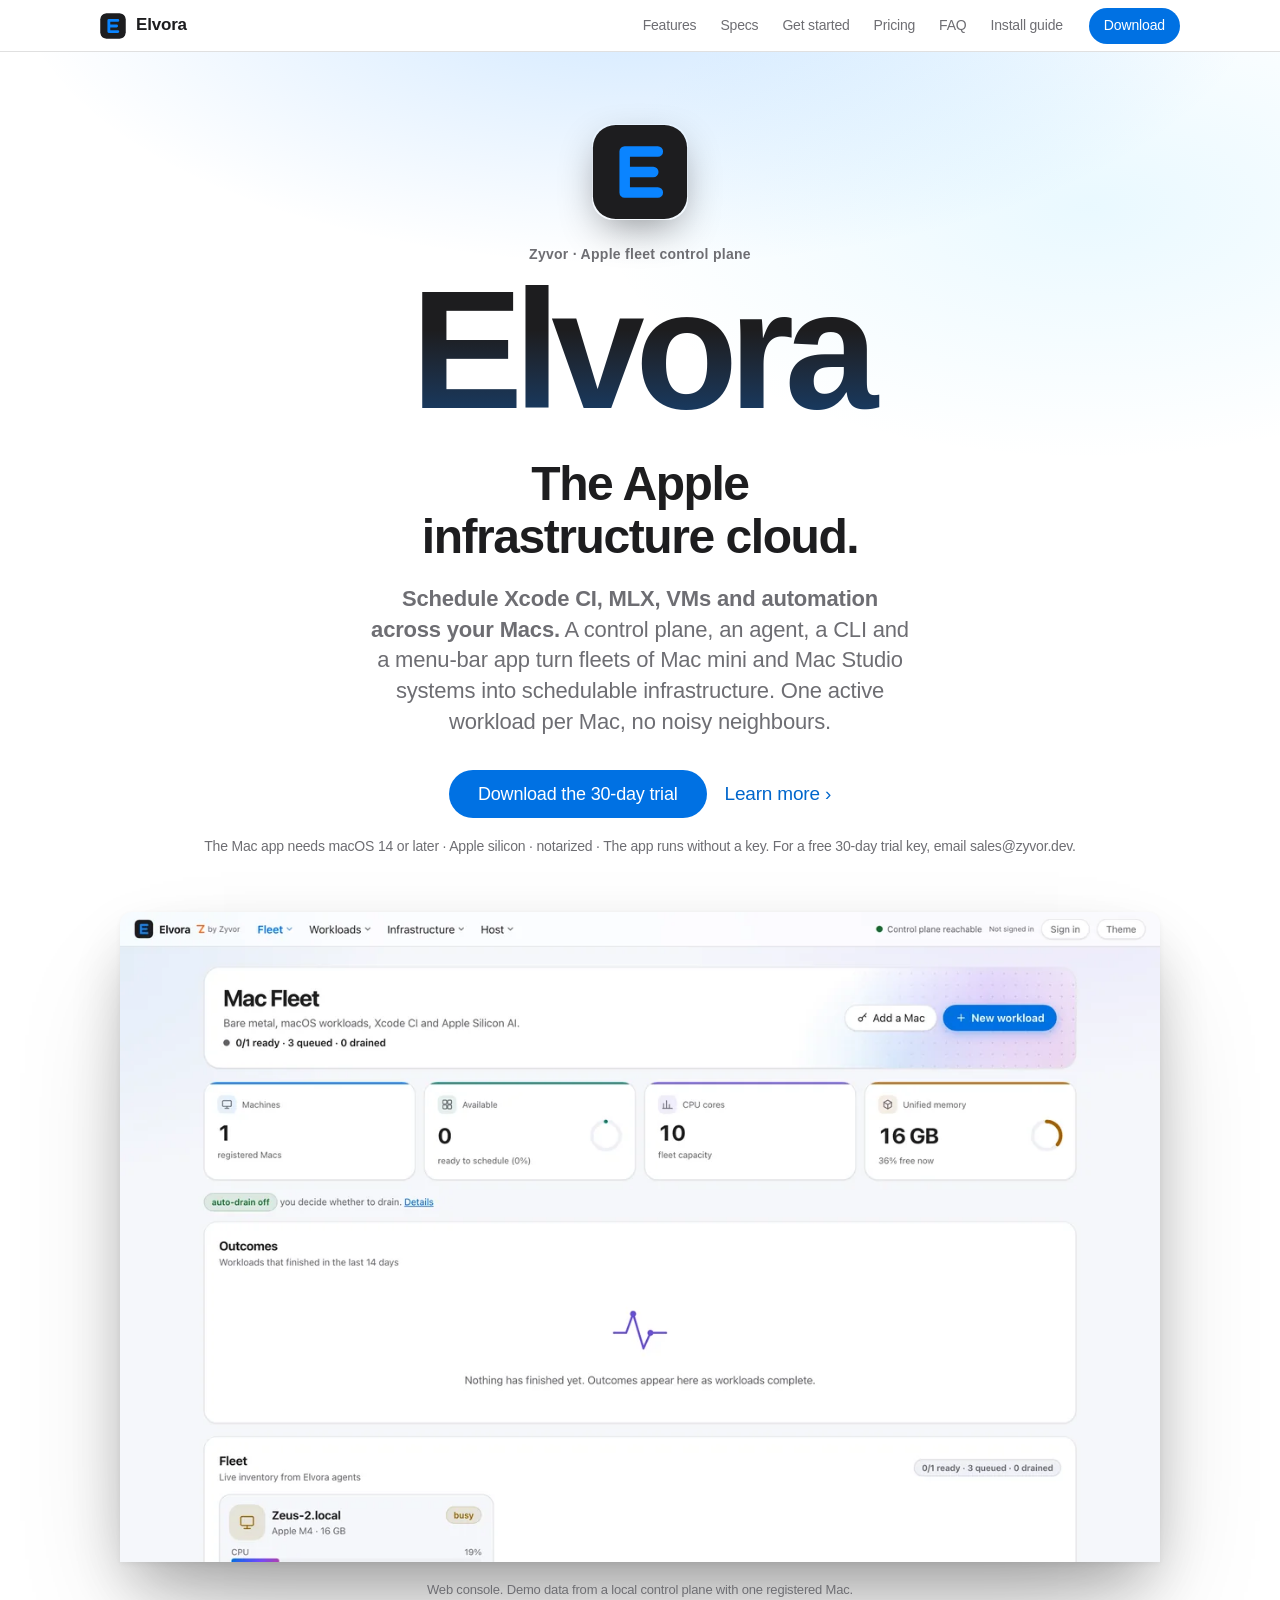
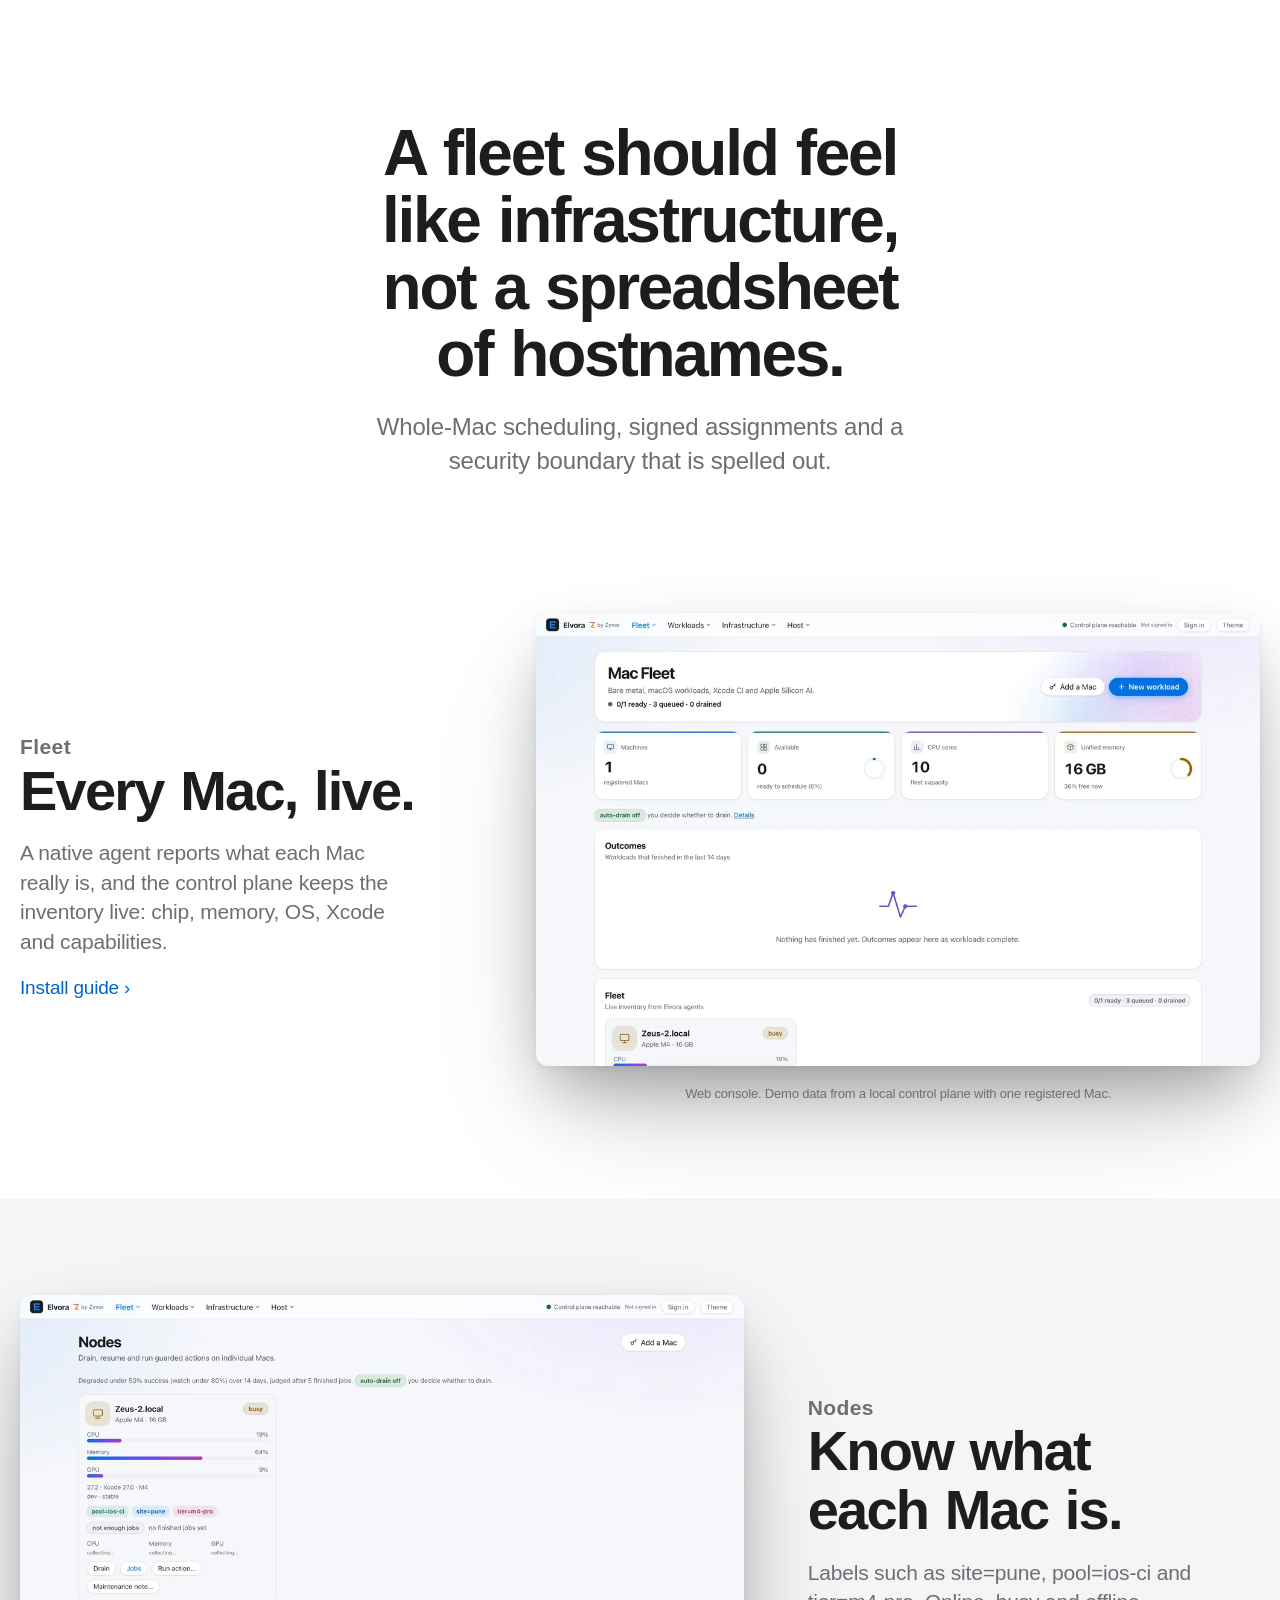
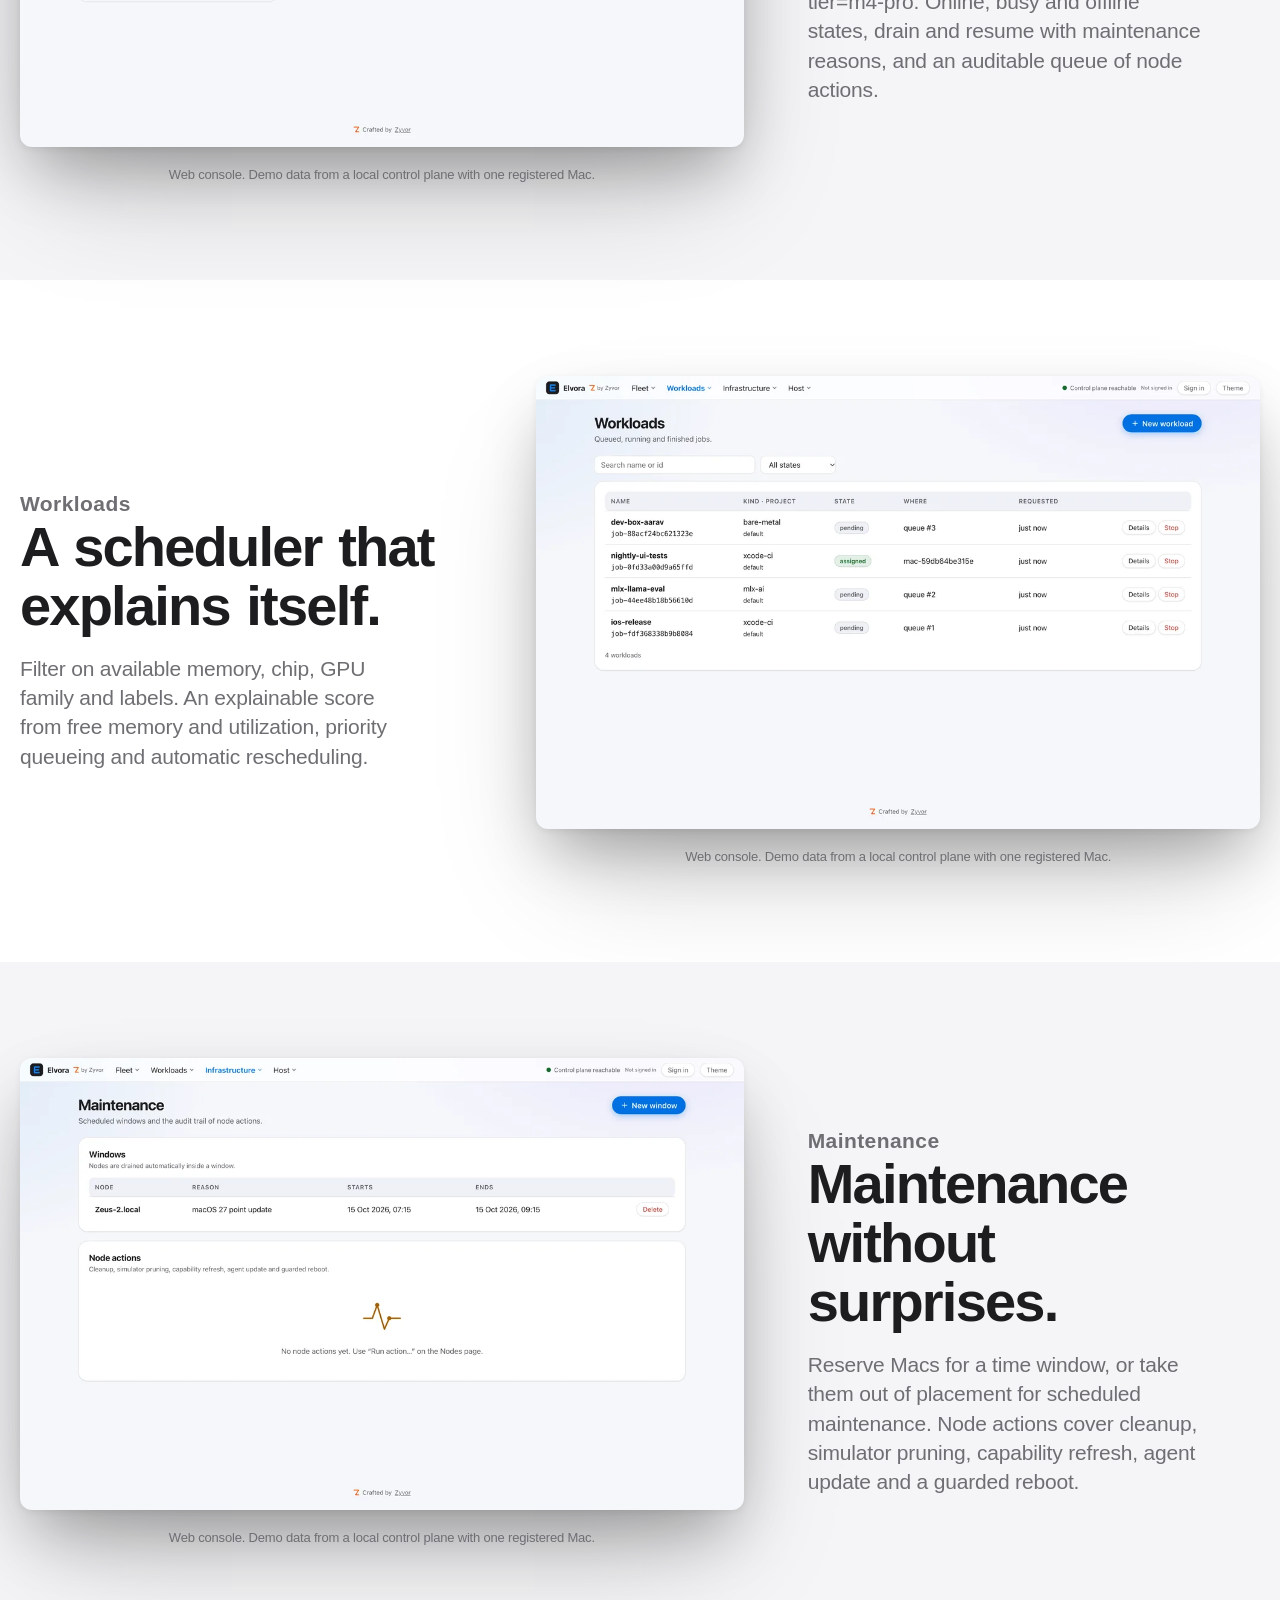
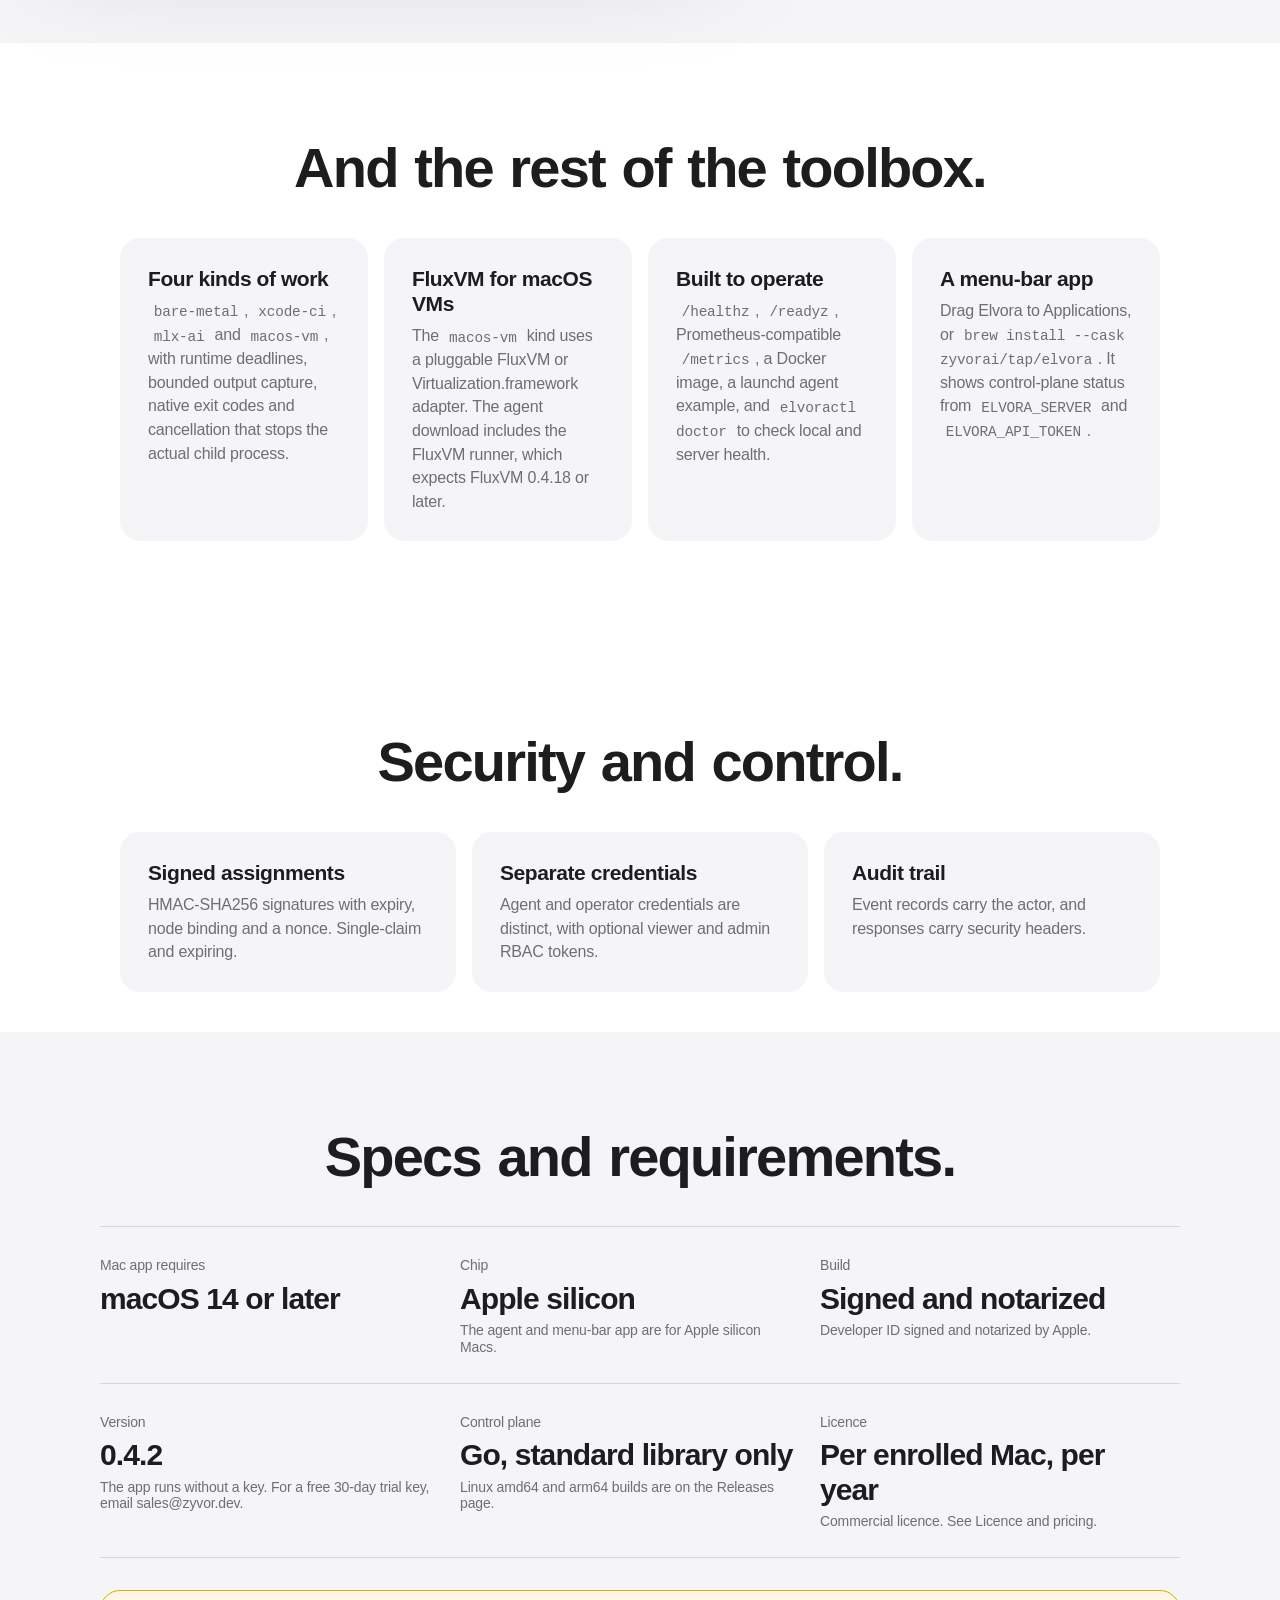
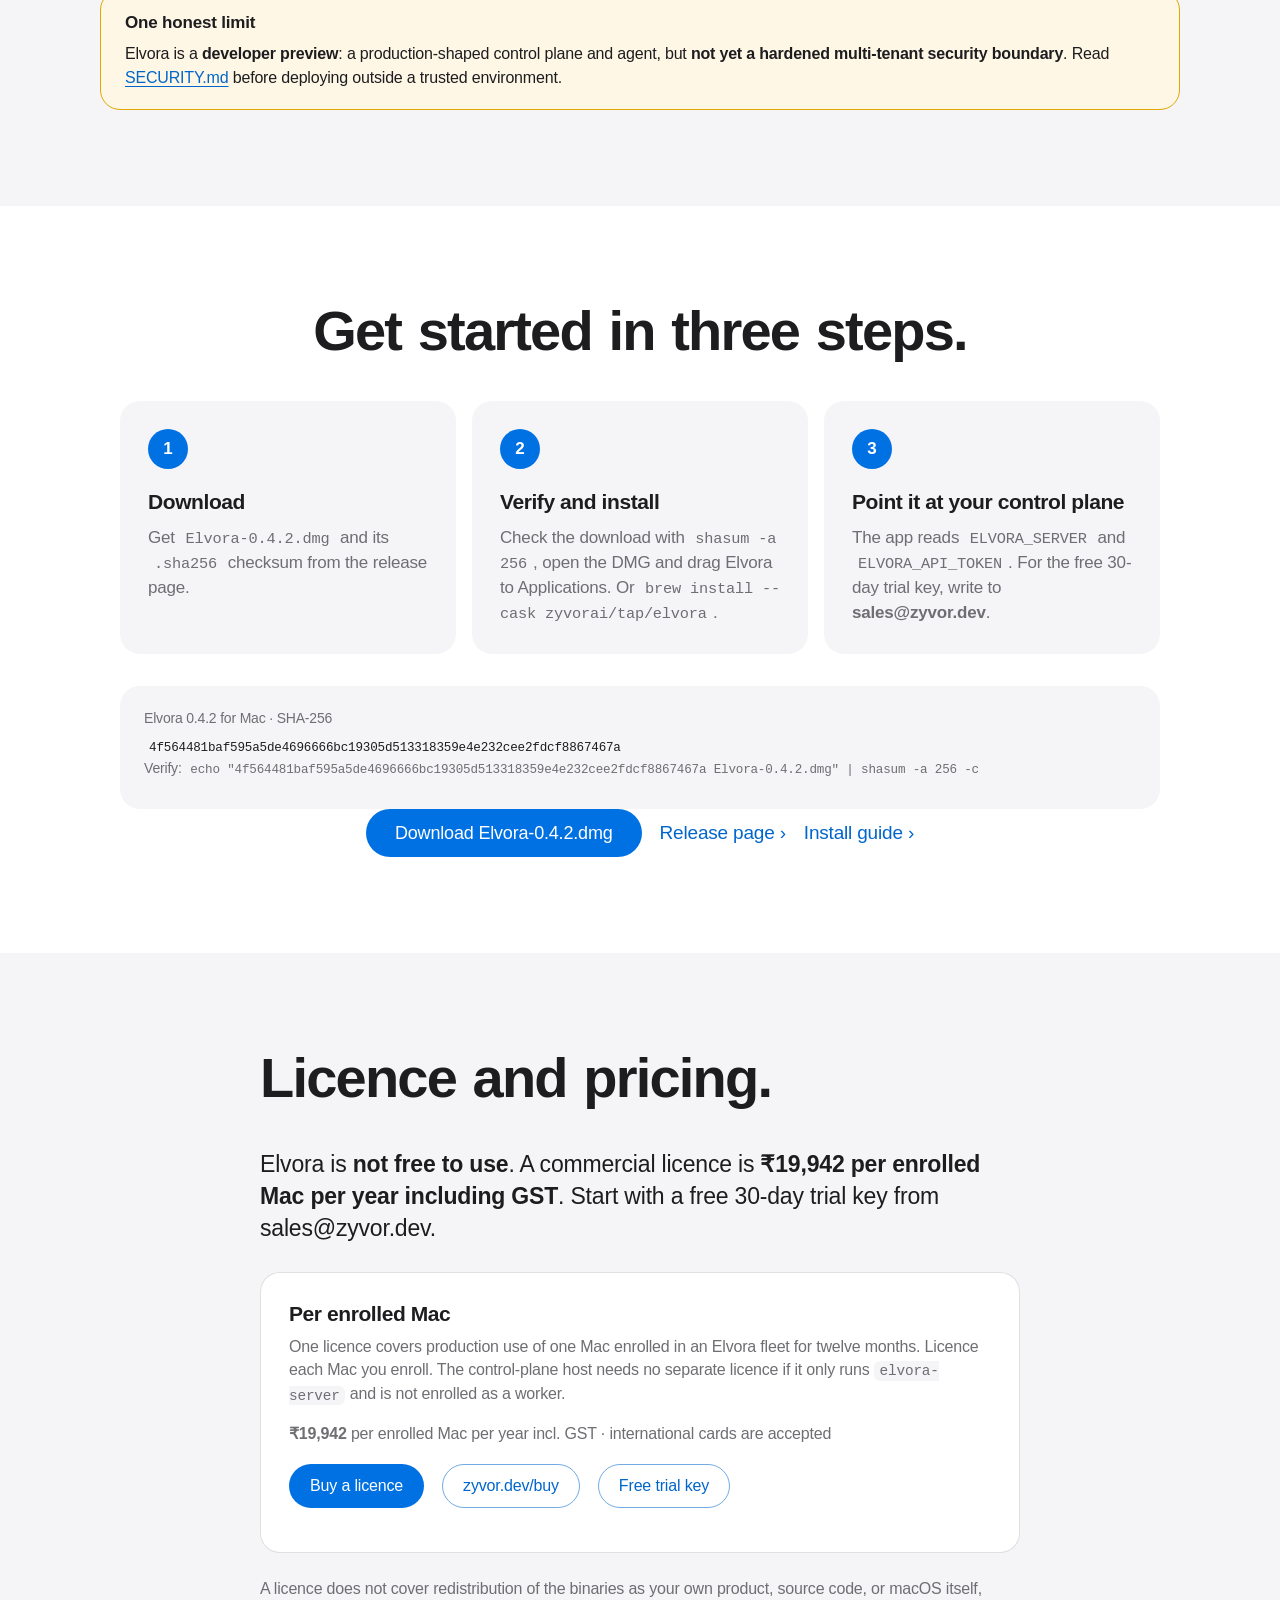
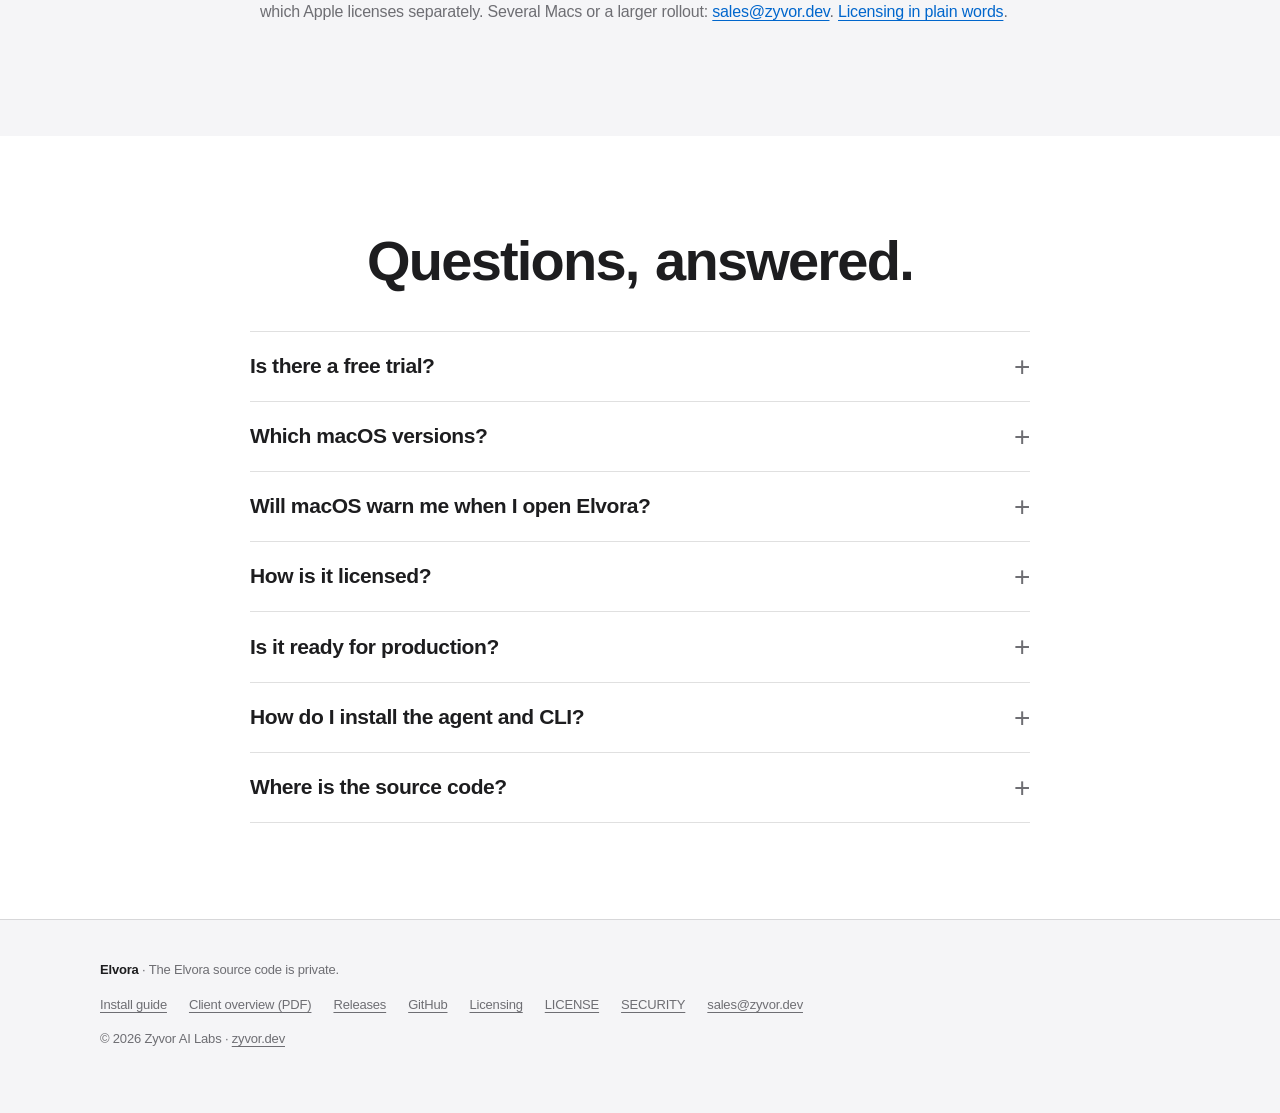
==== commit c4d9cd2e: "docs: reword trial-key line, Gatekeeper and requirements wording The app runs without a key; the sal" ====
--- a/site/index.html
+++ b/site/index.html
@@ -46,7 +46,7 @@
   <p class="tagline">The Apple infrastructure cloud.</p>
   <p class="promise"><strong>Schedule Xcode CI, MLX, VMs and automation across your Macs.</strong> A control plane, an agent, a CLI and a menu-bar app turn fleets of Mac mini and Mac Studio systems into schedulable infrastructure. One active workload per Mac, no noisy neighbours.</p>
   <p class="cta"><a class="btn primary" href="https://github.com/zyvorai/elvora/releases/tag/v0.4.2">Download the 30-day trial</a><a class="textlink" href="#features">Learn more</a></p>
-  <p class="fine">The Mac app needs macOS 14 or later · Apple silicon · notarized · Free 30-day trial key: sales@zyvor.dev</p>
+  <p class="fine">The Mac app needs macOS 14 or later · Apple silicon · notarized · The app runs without a key. For a free 30-day trial key, email sales@zyvor.dev.</p>
   <figure class="shot hero-shot"><picture><source media="(prefers-color-scheme: dark)" srcset="assets/img/hero-overview-dark-1200.webp 1200w, assets/img/hero-overview-dark-1800.webp 1800w" sizes="(min-width:1080px) 1040px, 100vw"><img src="assets/img/hero-overview-light-1200.webp" srcset="assets/img/hero-overview-light-1200.webp 1200w, assets/img/hero-overview-light-1800.webp 1800w" sizes="(min-width:1080px) 1040px, 100vw" width="2880" height="1800" alt="Elvora console, Overview: Mac Fleet with counts of machines, available Macs, CPU cores and unified memory, an outcomes panel and the live fleet inventory." fetchpriority="high" decoding="async"></picture><figcaption>Web console. Demo data from a local control plane with one registered Mac.</figcaption></figure>
 </section>
 
@@ -75,7 +75,7 @@
 
 <section class="specs" id="specs" aria-labelledby="specs-h">
   <h2 id="specs-h">Specs and requirements.</h2>
-  <dl class="specs-grid"><div class="spec"><dt>Mac app requires</dt><dd>macOS 14 or later</dd></div><div class="spec"><dt>Chip</dt><dd>Apple silicon<small>The agent and menu-bar app are for Apple silicon Macs.</small></dd></div><div class="spec"><dt>Build</dt><dd>Signed and notarized<small>Developer ID signed and notarized by Apple.</small></dd></div><div class="spec"><dt>Version</dt><dd>0.4.2<small>Free 30-day trial key: sales@zyvor.dev</small></dd></div><div class="spec"><dt>Control plane</dt><dd>Go, standard library only<small>Linux amd64 and arm64 builds are on the Releases page.</small></dd></div><div class="spec"><dt>Licence</dt><dd>Per enrolled Mac, per year<small>Commercial licence. See Licence and pricing.</small></dd></div></dl>
+  <dl class="specs-grid"><div class="spec"><dt>Mac app requires</dt><dd>macOS 14 or later</dd></div><div class="spec"><dt>Chip</dt><dd>Apple silicon<small>The agent and menu-bar app are for Apple silicon Macs.</small></dd></div><div class="spec"><dt>Build</dt><dd>Signed and notarized<small>Developer ID signed and notarized by Apple.</small></dd></div><div class="spec"><dt>Version</dt><dd>0.4.2<small>The app runs without a key. For a free 30-day trial key, email sales@zyvor.dev.</small></dd></div><div class="spec"><dt>Control plane</dt><dd>Go, standard library only<small>Linux amd64 and arm64 builds are on the Releases page.</small></dd></div><div class="spec"><dt>Licence</dt><dd>Per enrolled Mac, per year<small>Commercial licence. See Licence and pricing.</small></dd></div></dl>
   <div class="limit" role="note"><h3>One honest limit</h3><p>Elvora is a <b>developer preview</b>: a production-shaped control plane and agent, but <b>not yet a hardened multi-tenant security boundary</b>. Read <a href="https://github.com/zyvorai/elvora/blob/main/SECURITY.md">SECURITY.md</a> before deploying outside a trusted environment.</p></div>
 </section>
 
@@ -103,7 +103,7 @@
   <h2 id="faq-h">Questions, answered.</h2>
   <details><summary>Is there a free trial?</summary><p>Yes: a free 30-day trial key from sales@zyvor.dev.</p></details>
 <details><summary>Which macOS versions?</summary><p>The Mac app requires macOS 14 or later, on Apple silicon.</p></details>
-<details><summary>Will macOS warn me when I open Elvora?</summary><p>No. The download is signed with our Developer ID and notarized by Apple, so it opens without a Gatekeeper warning. Verify the checksum on the release page if you like. See the <a href="https://github.com/zyvorai/elvora/blob/main/docs/INSTALL.md">install guide</a>.</p></details>
+<details><summary>Will macOS warn me when I open Elvora?</summary><p>The download is signed with our Developer ID. Notarized by Apple; macOS shows its standard first-open confirmation for apps downloaded from the internet. Verify the checksum on the release page if you like. See the <a href="https://github.com/zyvorai/elvora/blob/main/docs/INSTALL.md">install guide</a>.</p></details>
 <details><summary>How is it licensed?</summary><p>Per enrolled Mac, per year: ₹19,942 including GST. The control-plane host needs no separate licence if it only runs <code>elvora-server</code> and is not enrolled as a worker.</p></details>
 <details><summary>Is it ready for production?</summary><p>It is a developer preview: production-shaped, but not yet a hardened multi-tenant security boundary. Read <a href="https://github.com/zyvorai/elvora/blob/main/SECURITY.md">SECURITY.md</a> before deploying outside a trusted environment.</p></details>
 <details><summary>How do I install the agent and CLI?</summary><p>With Homebrew on Apple silicon: <code>brew install zyvorai/tap/elvora</code>. Tarballs, including Linux builds of the control plane, are on the <a href="https://github.com/zyvorai/elvora/releases">Releases page</a>.</p></details>
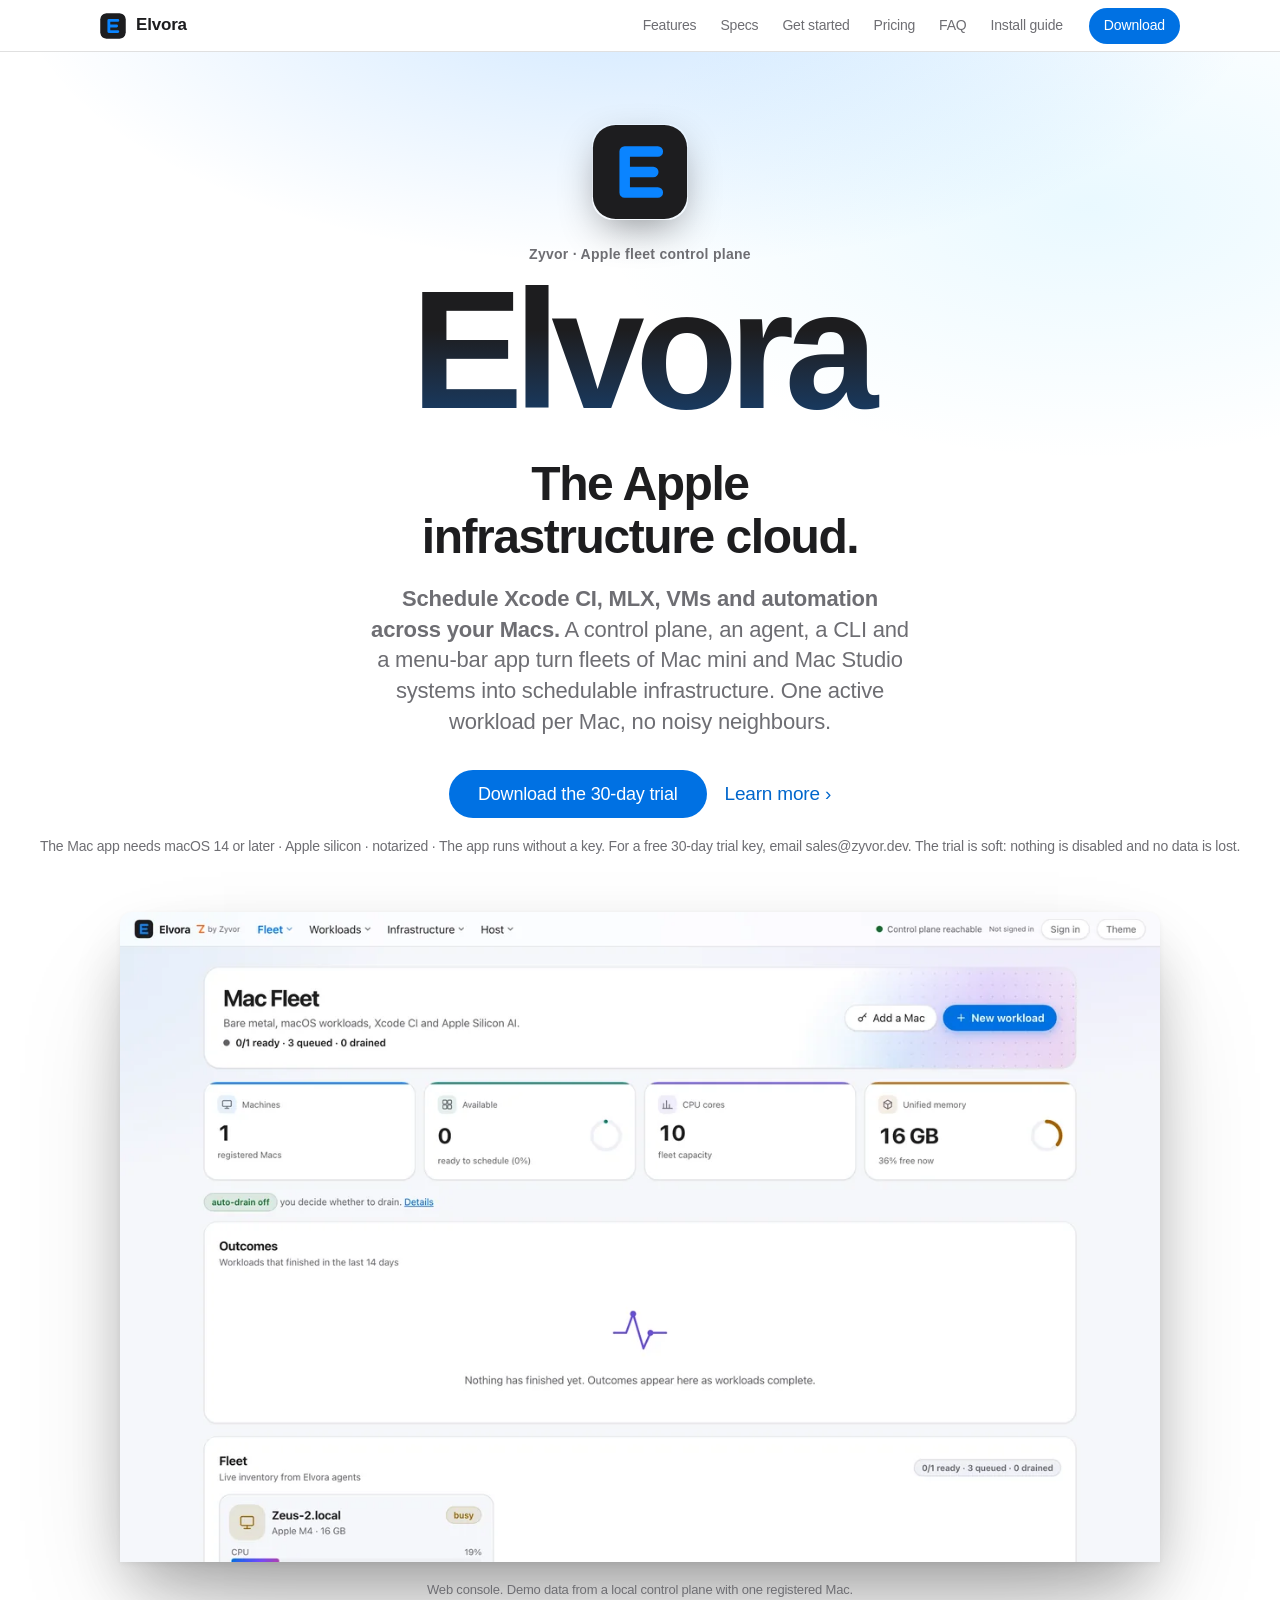
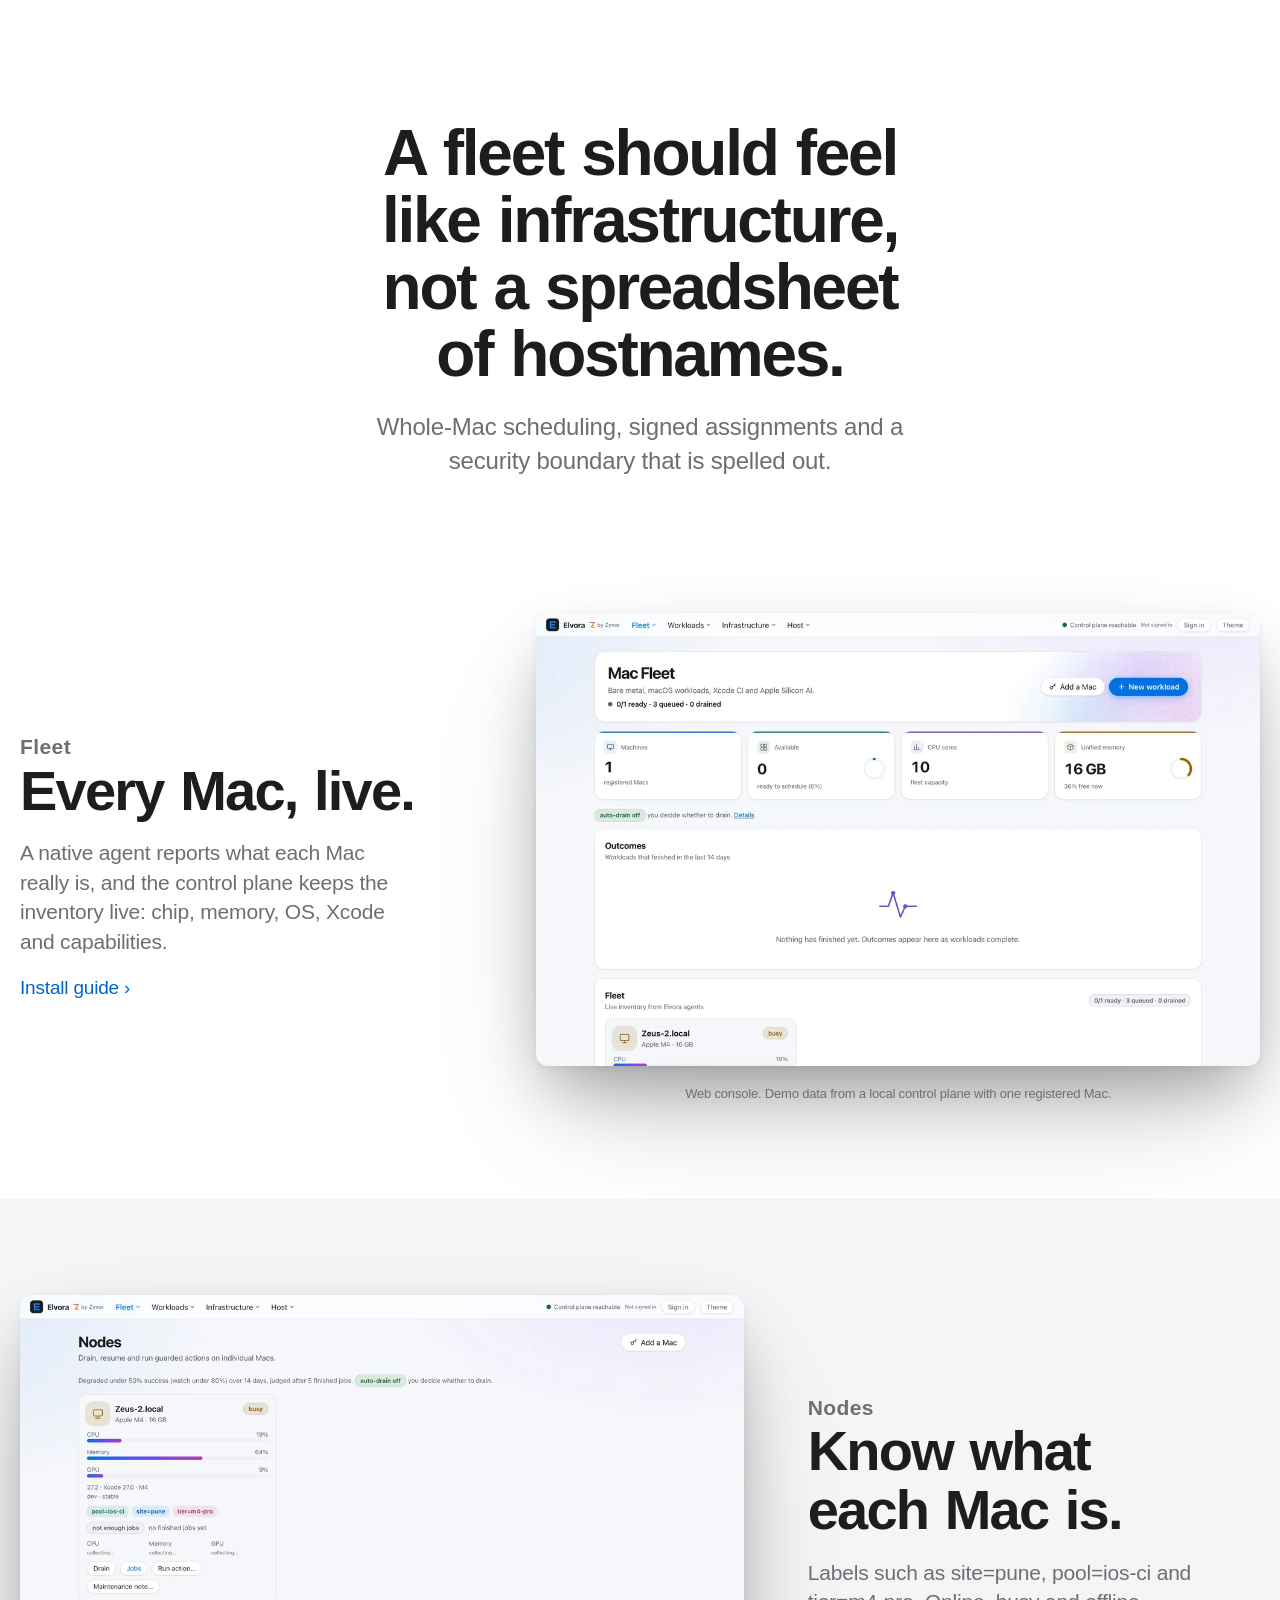
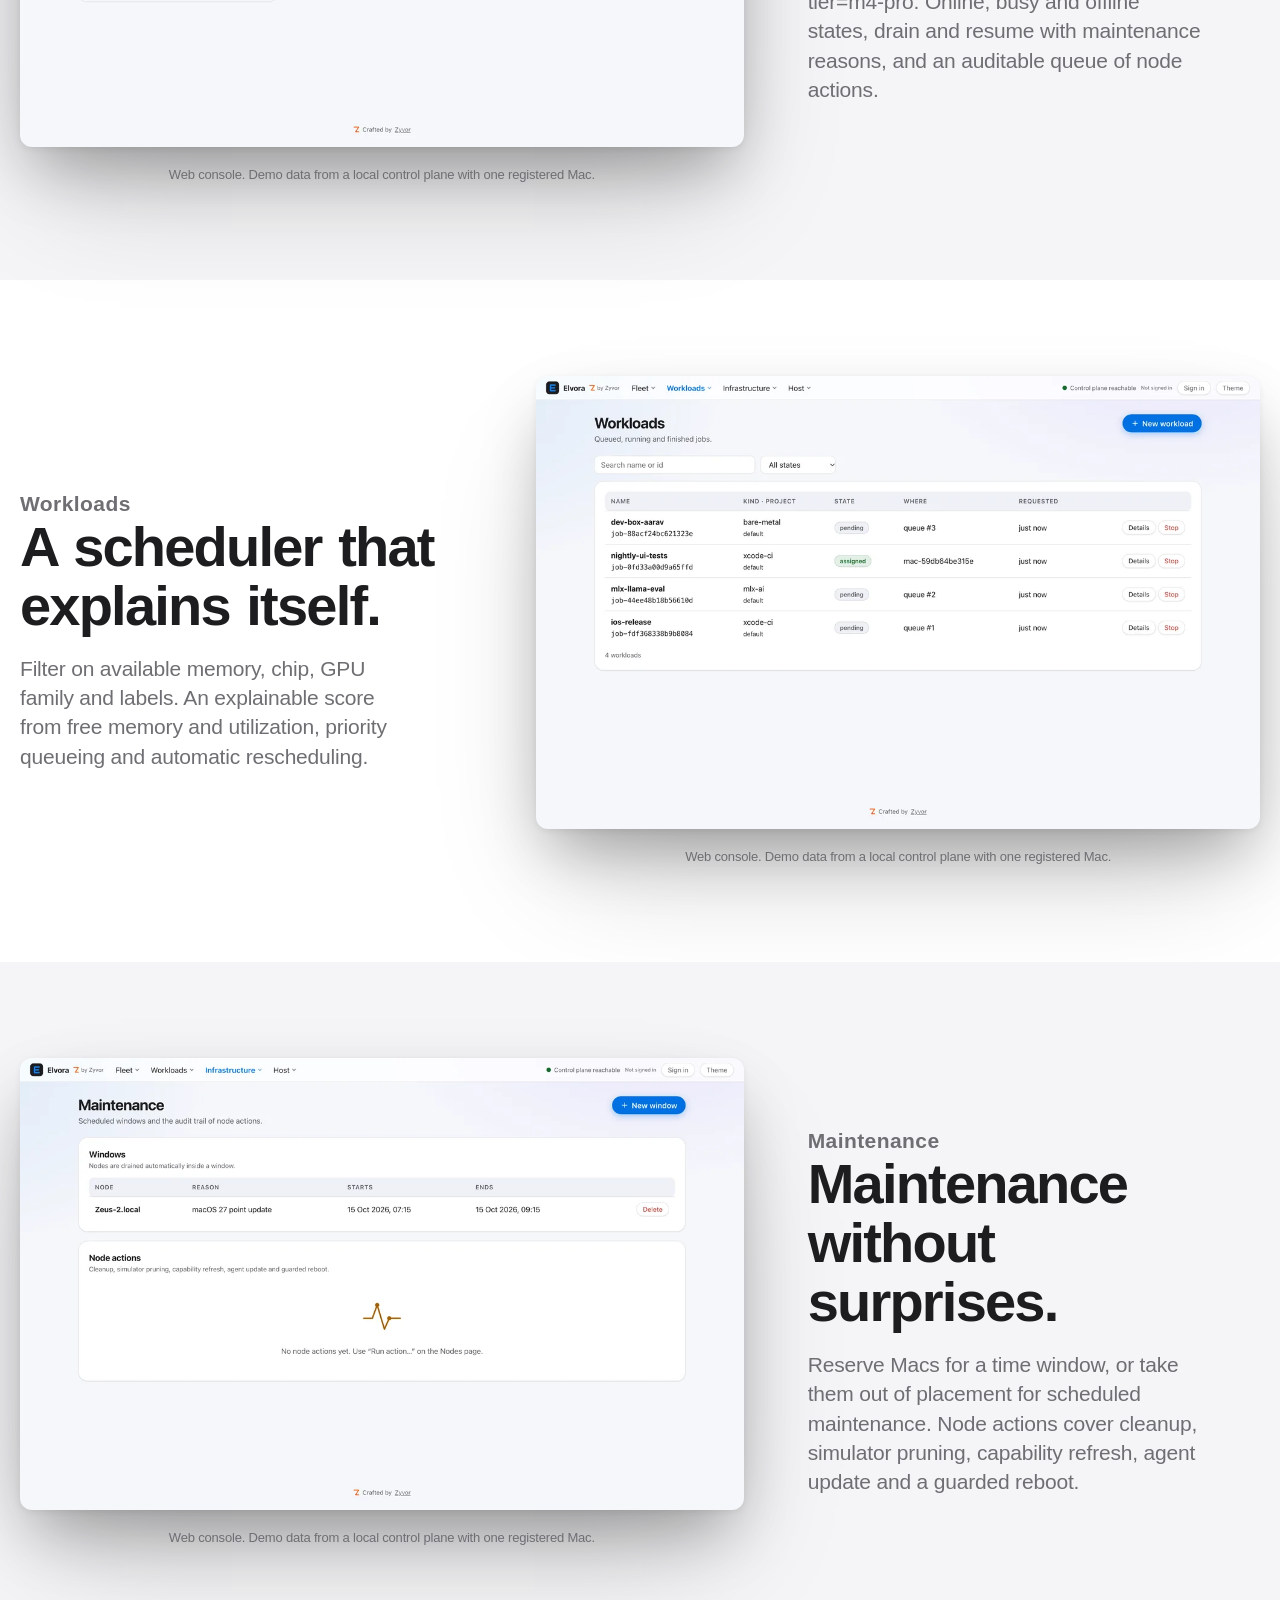
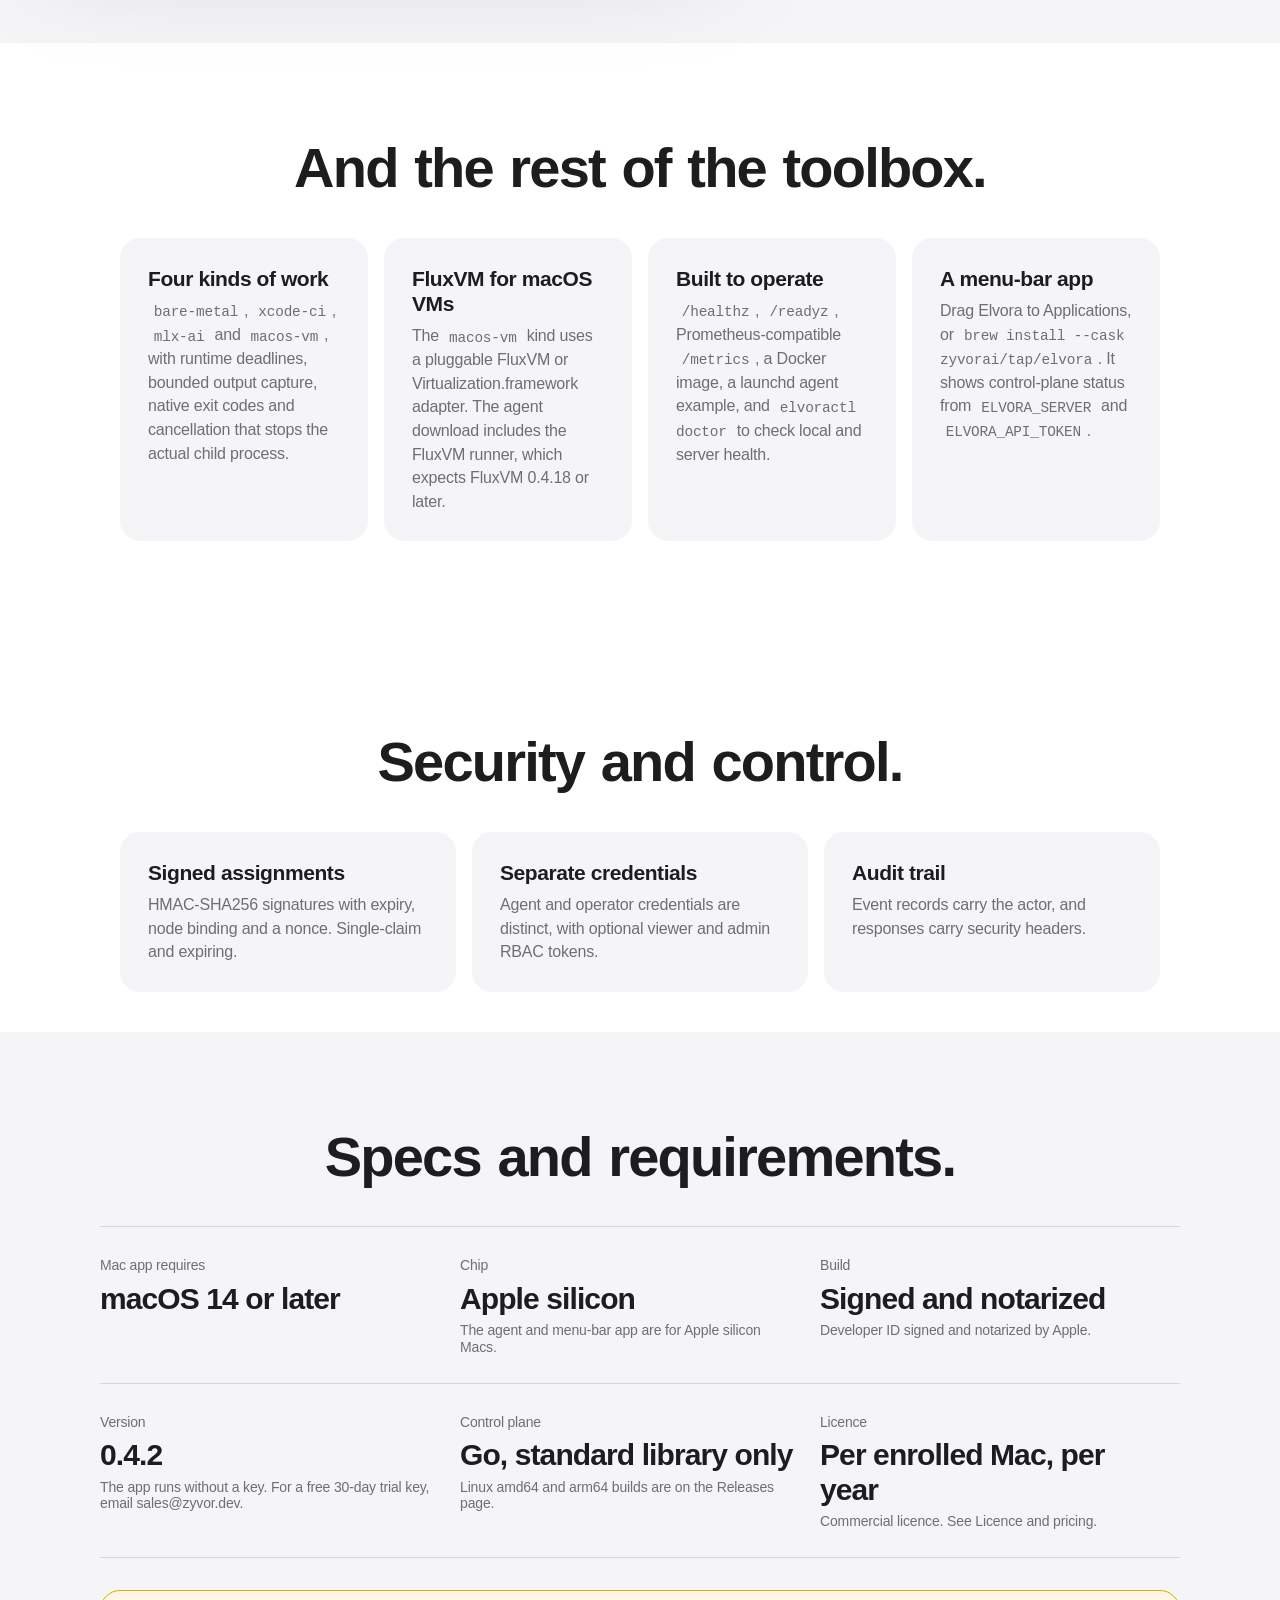
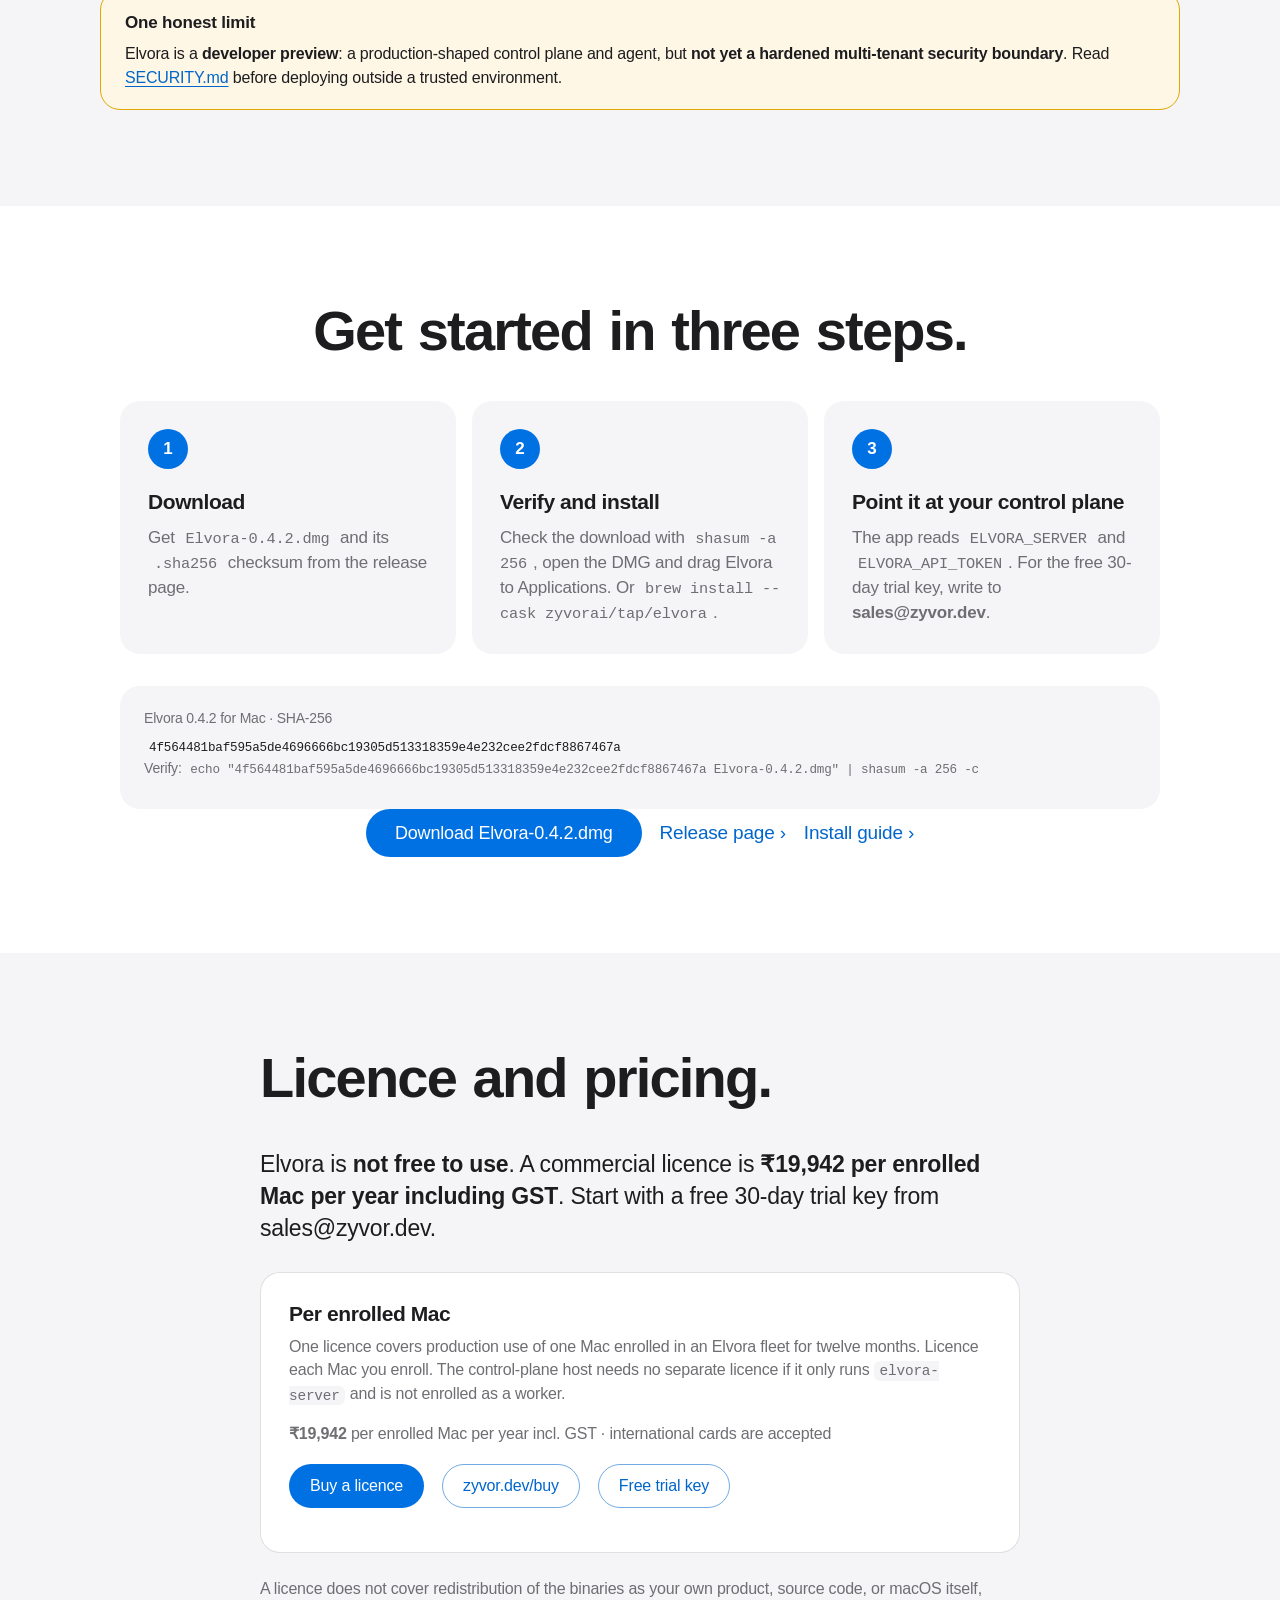
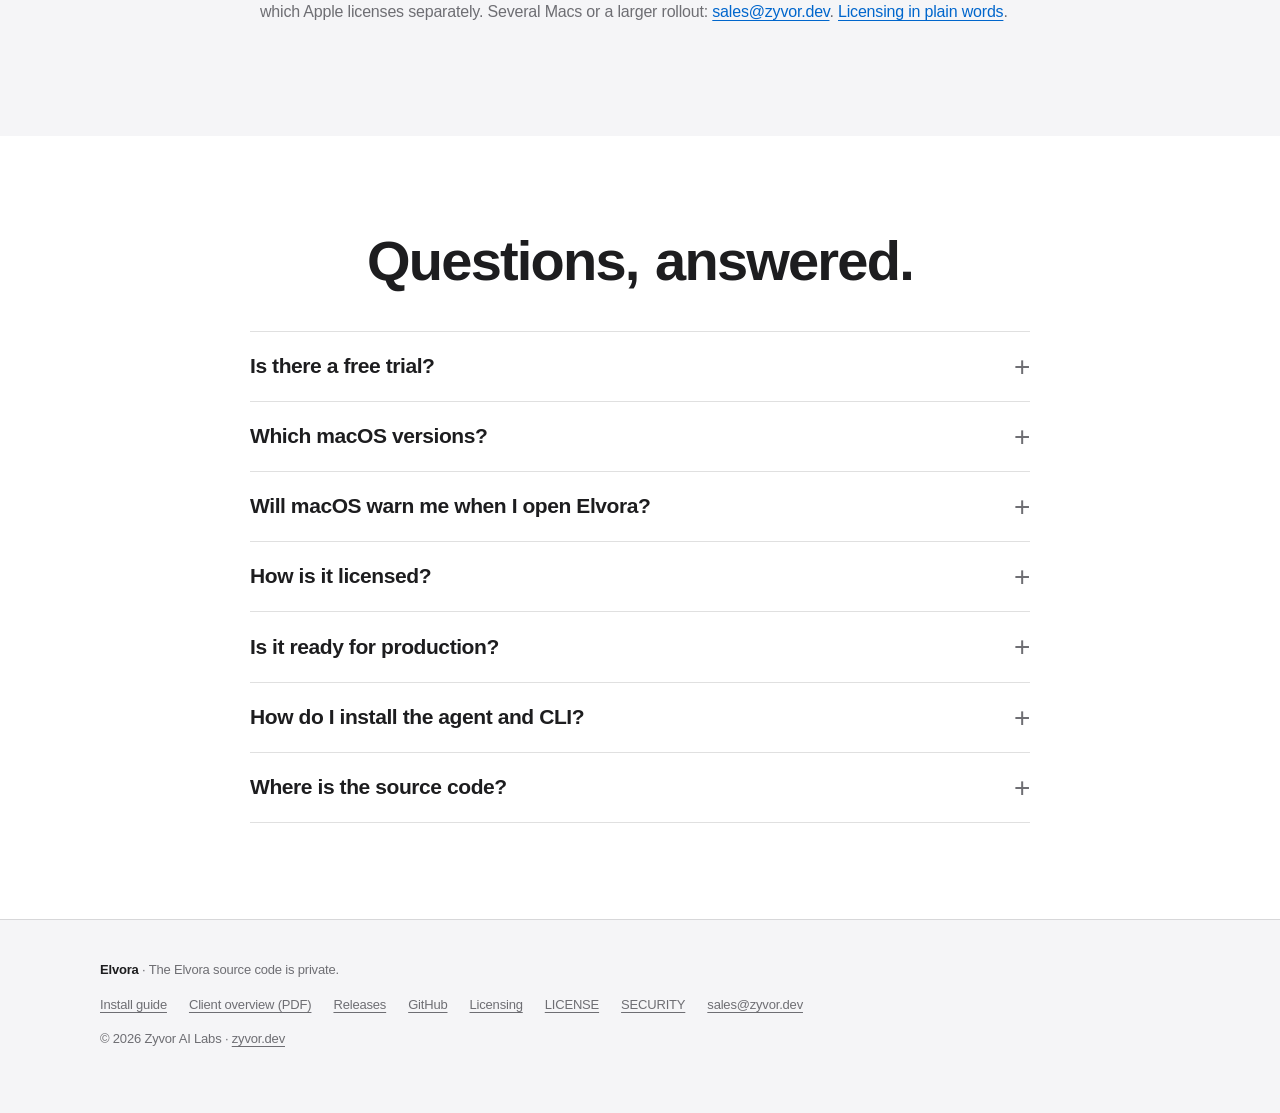
==== commit 683386b5: "Trial wording and price book alignment State that the 30-day trial is soft (nothing disabled, no dat" ====
--- a/site/index.html
+++ b/site/index.html
@@ -46,7 +46,7 @@
   <p class="tagline">The Apple infrastructure cloud.</p>
   <p class="promise"><strong>Schedule Xcode CI, MLX, VMs and automation across your Macs.</strong> A control plane, an agent, a CLI and a menu-bar app turn fleets of Mac mini and Mac Studio systems into schedulable infrastructure. One active workload per Mac, no noisy neighbours.</p>
   <p class="cta"><a class="btn primary" href="https://github.com/zyvorai/elvora/releases/tag/v0.4.2">Download the 30-day trial</a><a class="textlink" href="#features">Learn more</a></p>
-  <p class="fine">The Mac app needs macOS 14 or later · Apple silicon · notarized · The app runs without a key. For a free 30-day trial key, email sales@zyvor.dev.</p>
+  <p class="fine">The Mac app needs macOS 14 or later · Apple silicon · notarized · The app runs without a key. For a free 30-day trial key, email sales@zyvor.dev. The trial is soft: nothing is disabled and no data is lost.</p>
   <figure class="shot hero-shot"><picture><source media="(prefers-color-scheme: dark)" srcset="assets/img/hero-overview-dark-1200.webp 1200w, assets/img/hero-overview-dark-1800.webp 1800w" sizes="(min-width:1080px) 1040px, 100vw"><img src="assets/img/hero-overview-light-1200.webp" srcset="assets/img/hero-overview-light-1200.webp 1200w, assets/img/hero-overview-light-1800.webp 1800w" sizes="(min-width:1080px) 1040px, 100vw" width="2880" height="1800" alt="Elvora console, Overview: Mac Fleet with counts of machines, available Macs, CPU cores and unified memory, an outcomes panel and the live fleet inventory." fetchpriority="high" decoding="async"></picture><figcaption>Web console. Demo data from a local control plane with one registered Mac.</figcaption></figure>
 </section>
 
@@ -101,7 +101,7 @@
 
 <section class="faq" id="faq" aria-labelledby="faq-h">
   <h2 id="faq-h">Questions, answered.</h2>
-  <details><summary>Is there a free trial?</summary><p>Yes: a free 30-day trial key from sales@zyvor.dev.</p></details>
+  <details><summary>Is there a free trial?</summary><p>Yes: a free 30-day trial key from sales@zyvor.dev. It is a soft trial: nothing is disabled and no data is lost when it ends.</p></details>
 <details><summary>Which macOS versions?</summary><p>The Mac app requires macOS 14 or later, on Apple silicon.</p></details>
 <details><summary>Will macOS warn me when I open Elvora?</summary><p>The download is signed with our Developer ID. Notarized by Apple; macOS shows its standard first-open confirmation for apps downloaded from the internet. Verify the checksum on the release page if you like. See the <a href="https://github.com/zyvorai/elvora/blob/main/docs/INSTALL.md">install guide</a>.</p></details>
 <details><summary>How is it licensed?</summary><p>Per enrolled Mac, per year: ₹19,942 including GST. The control-plane host needs no separate licence if it only runs <code>elvora-server</code> and is not enrolled as a worker.</p></details>
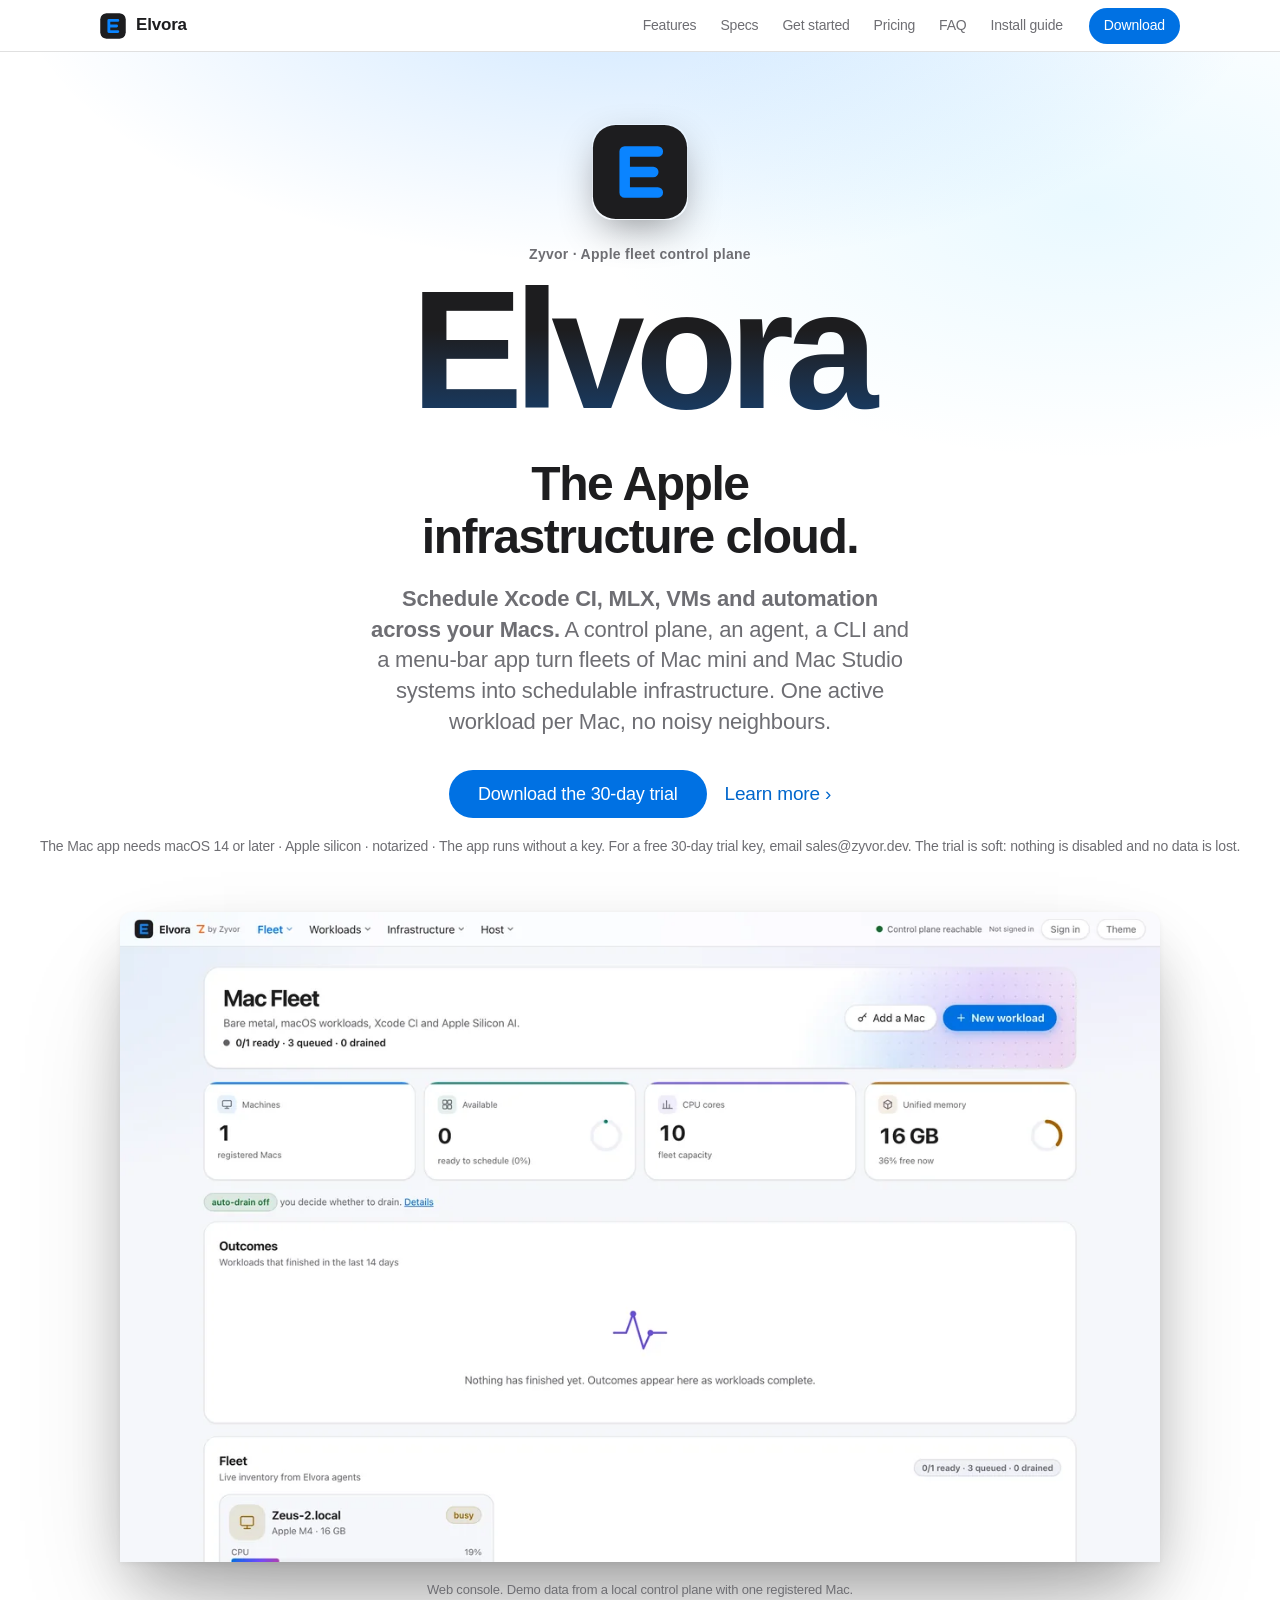
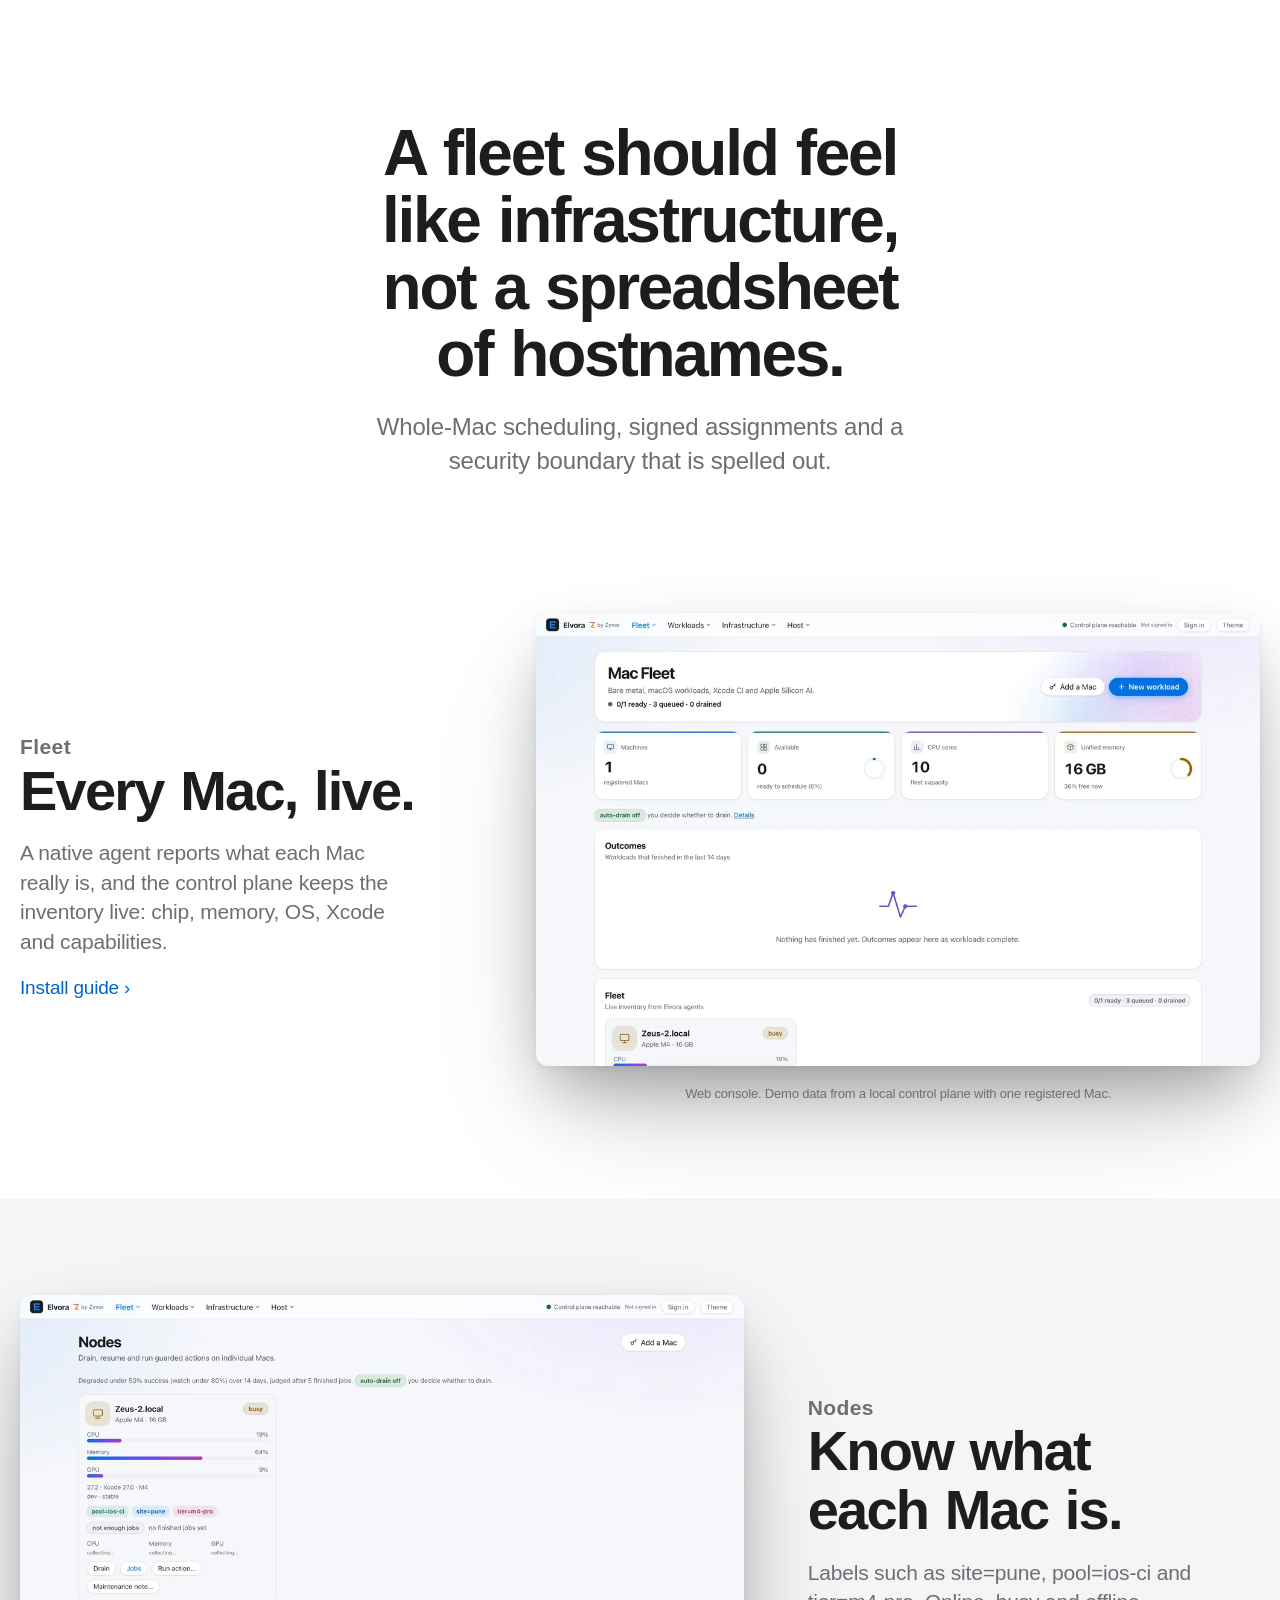
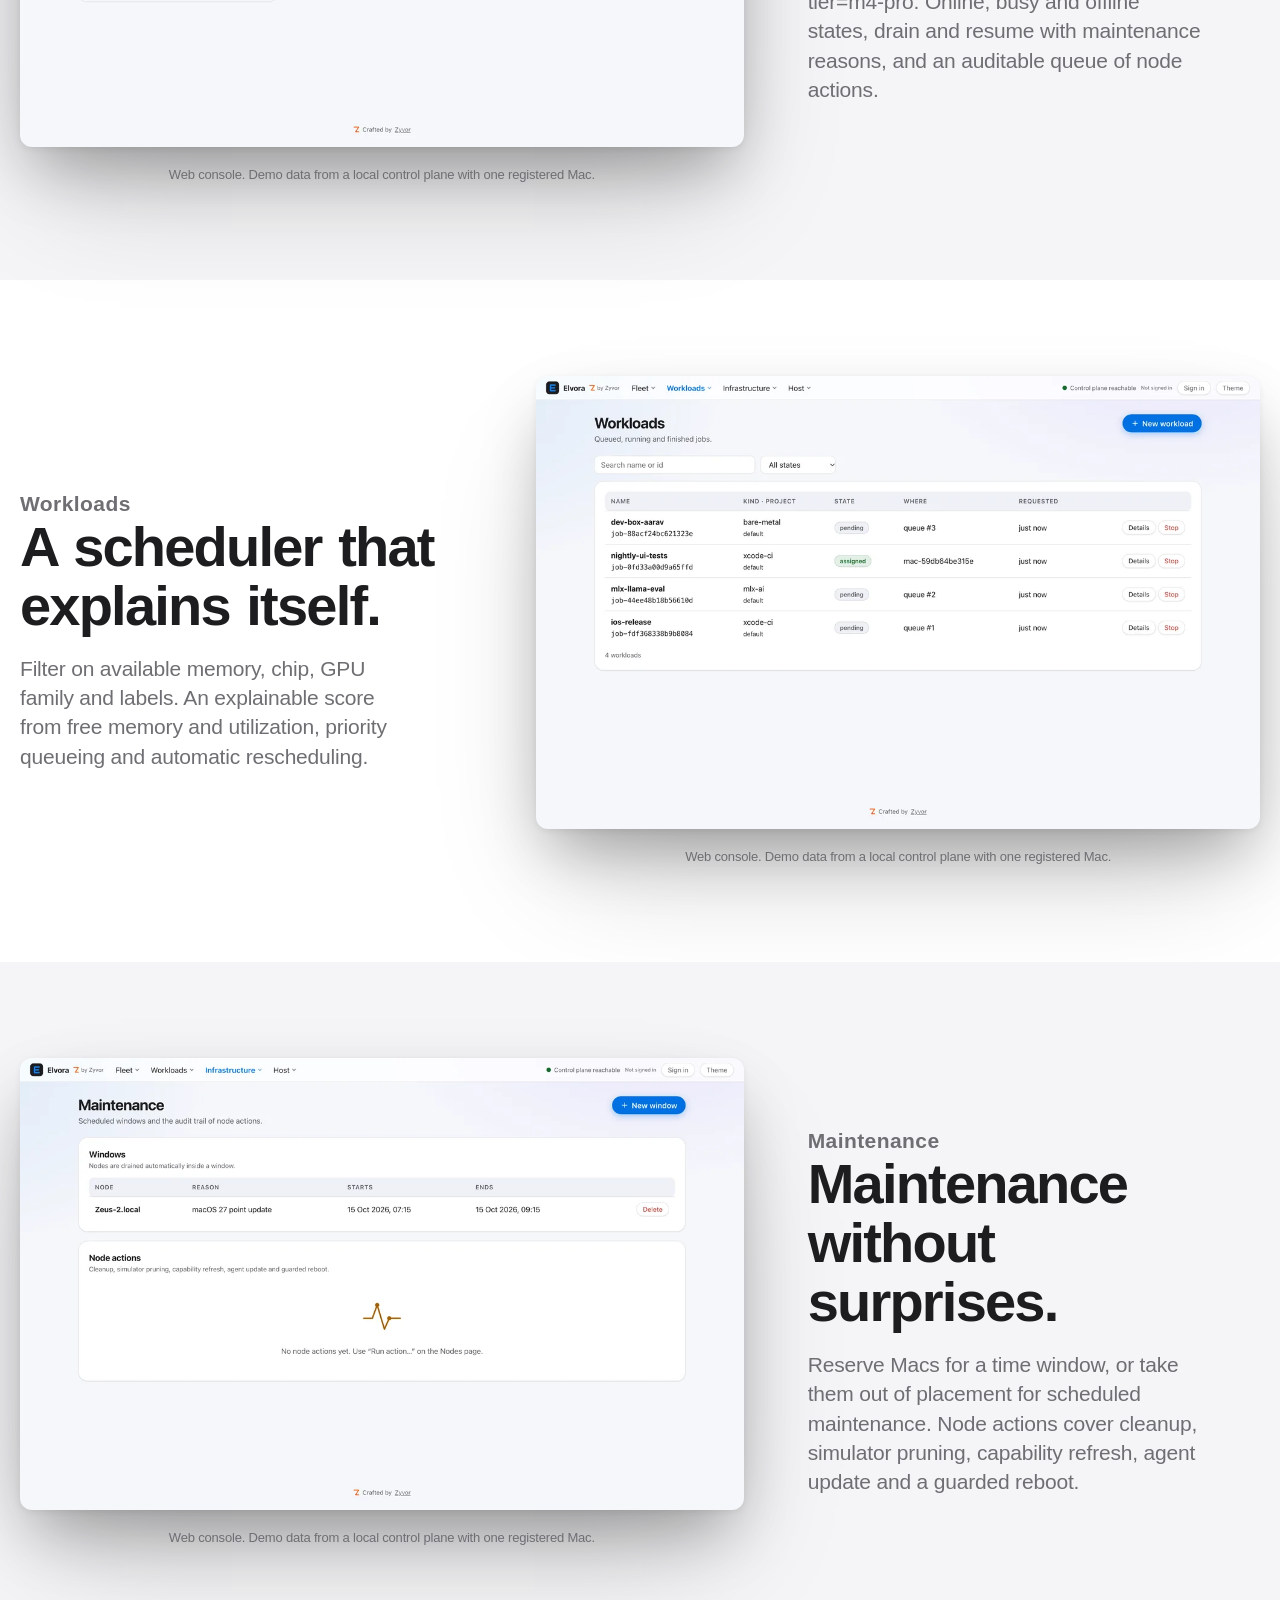
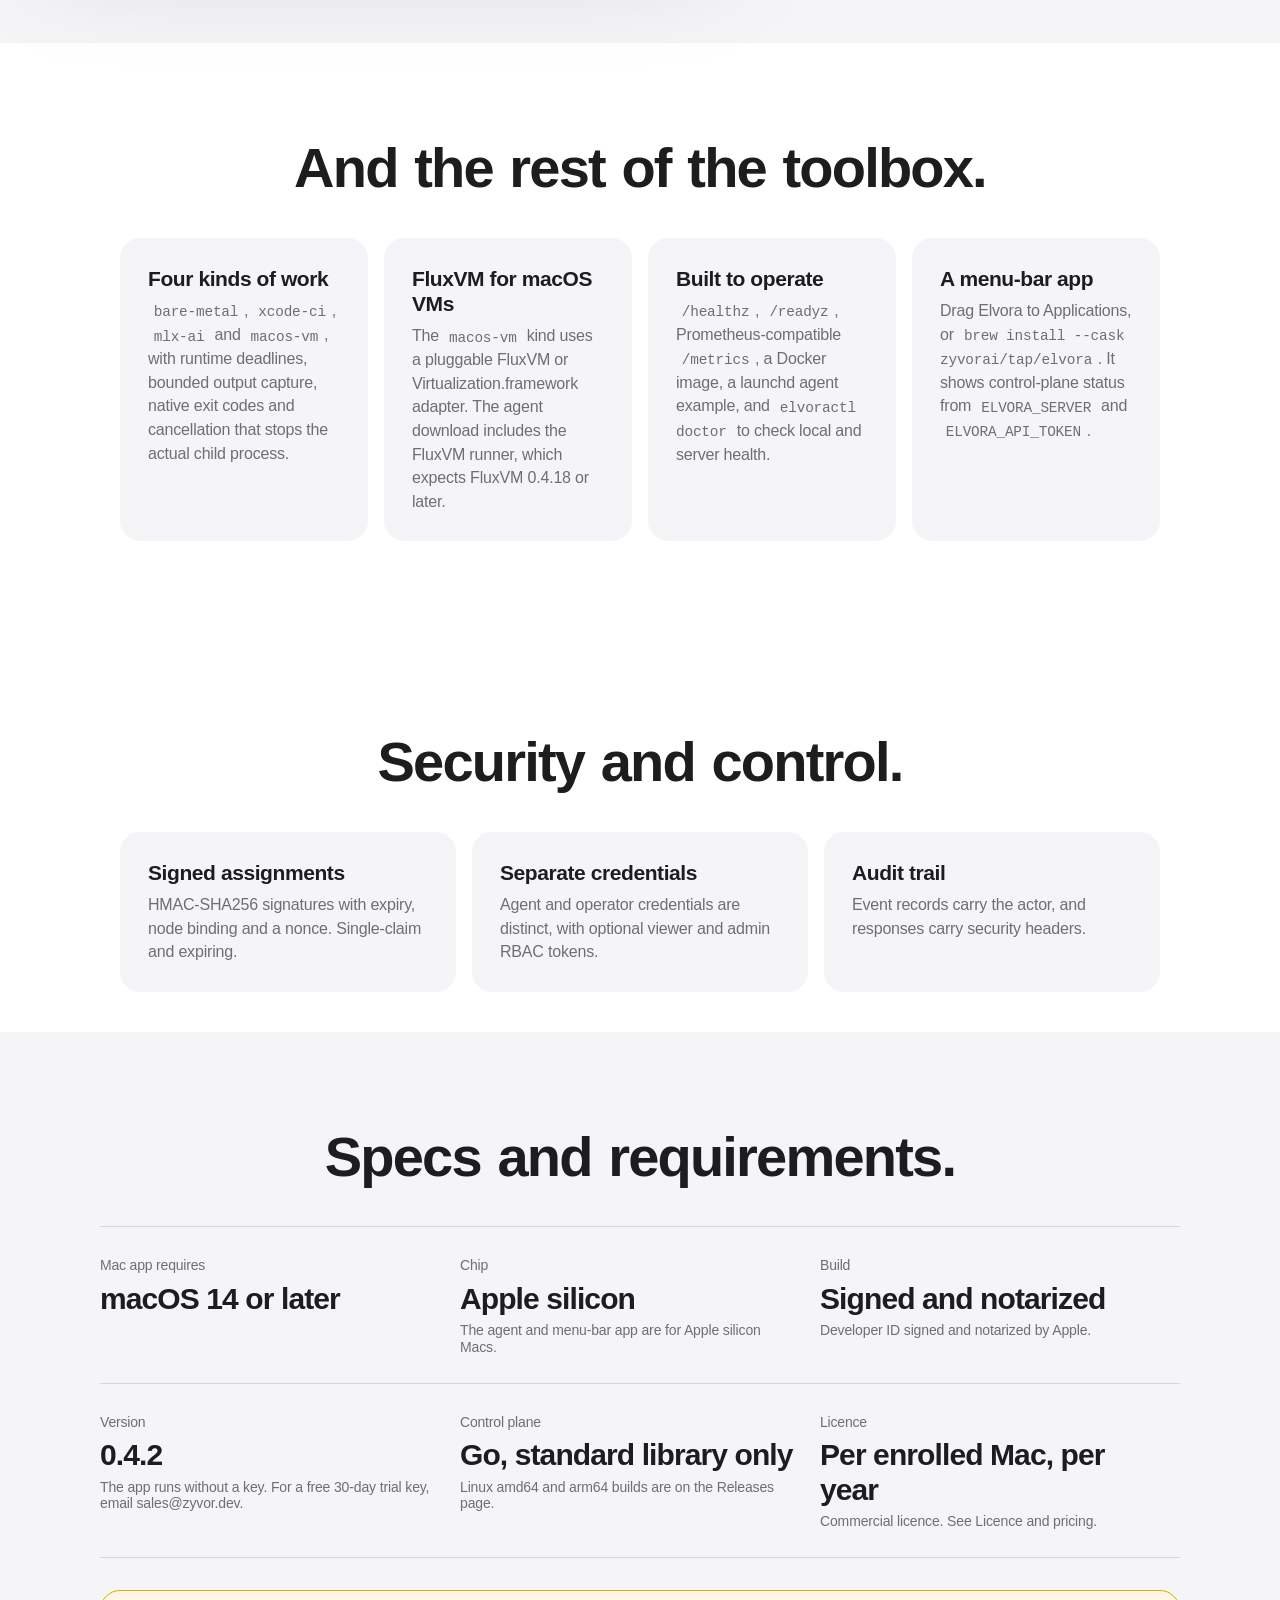
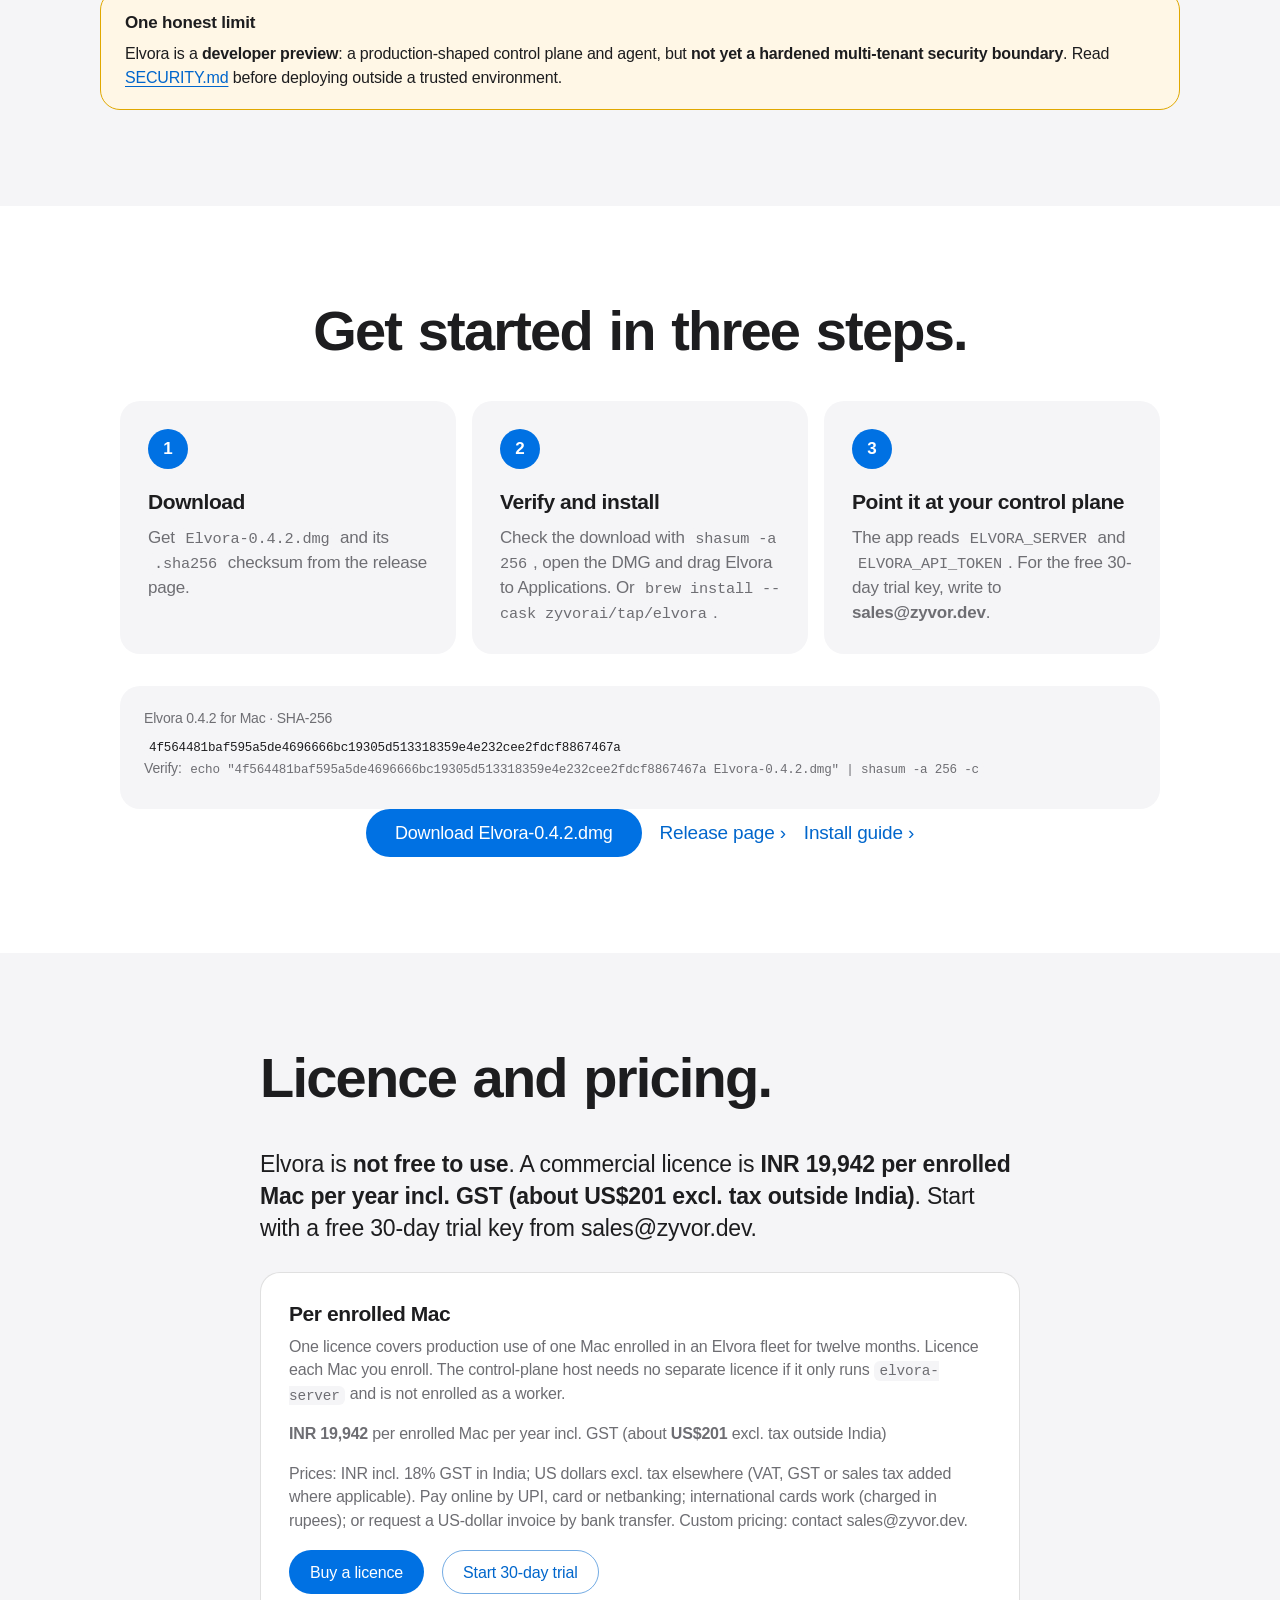
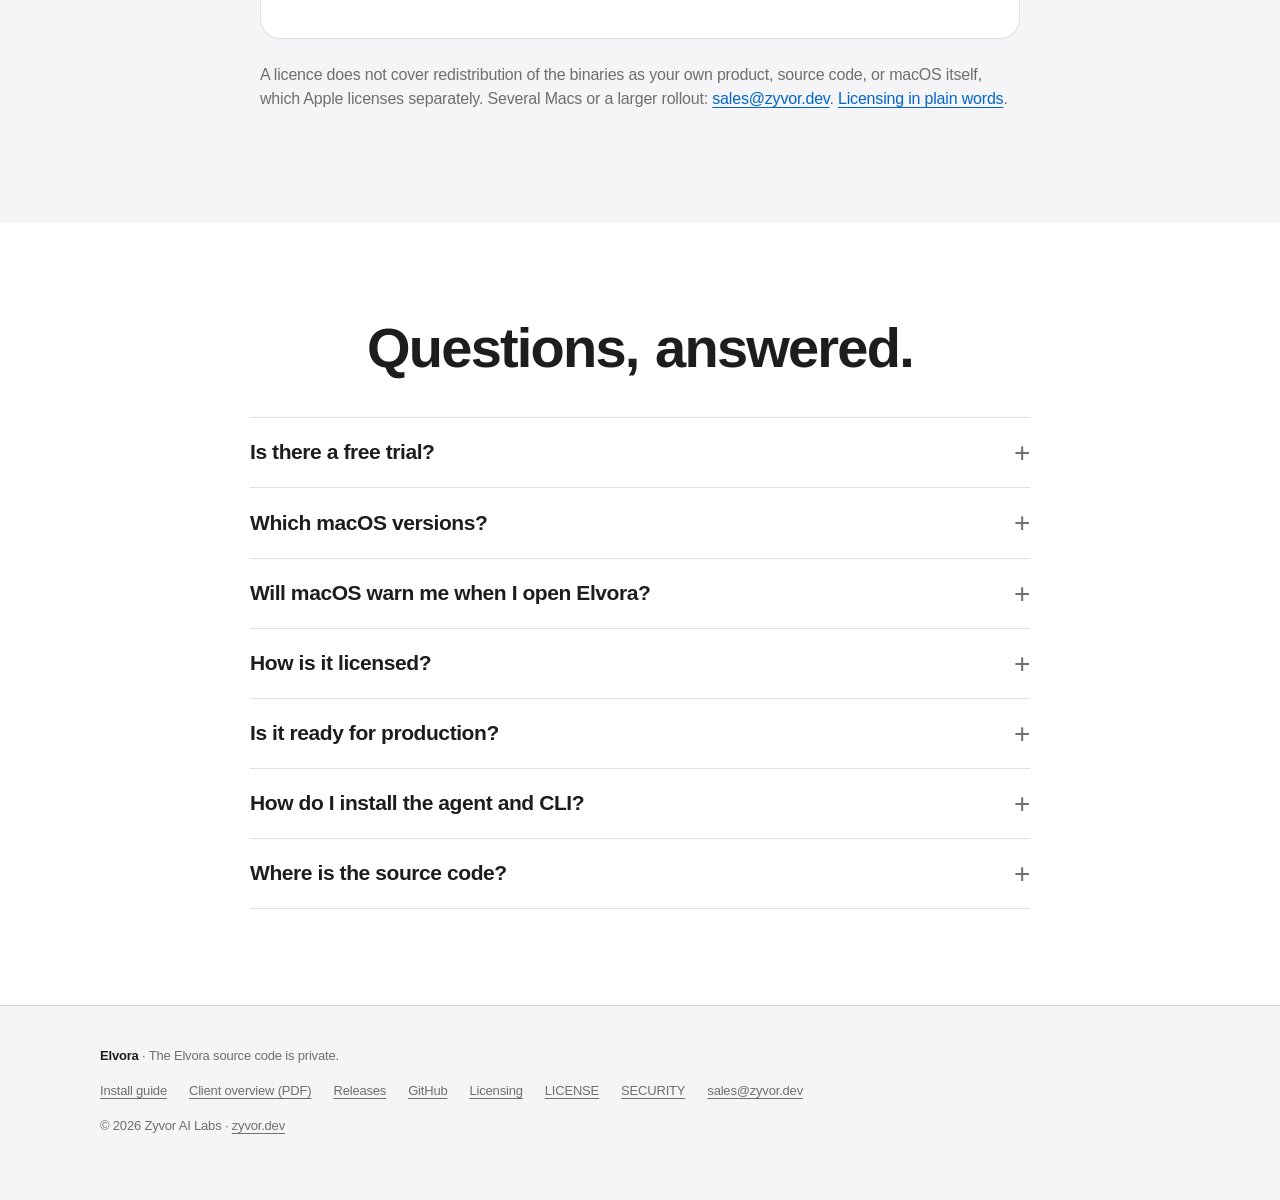
==== commit 8ec863ae: "Prices: INR incl. GST in India, USD excl. tax worldwide Co-Authored-By: Claude Sonnet 5.5 <noreply@a" ====
--- a/site/index.html
+++ b/site/index.html
@@ -29,7 +29,7 @@
 <meta name="twitter:image:alt" content="Elvora: The Apple infrastructure cloud. The console window shows demo data.">
 <link rel="stylesheet" href="assets/landing.css">
 <style>:root{--accent-btn:#0071e3;--accent-ink:#0071e3;--accent-grad-a:#0a84ff;--accent-grad-b:#64d2ff}@media (prefers-color-scheme:dark){:root:not([data-theme="light"]){--accent-ink:#2997ff}}:root[data-theme="dark"]{--accent-ink:#2997ff}</style>
-<script type="application/ld+json">{"@context":"https://schema.org","@type":"SoftwareApplication","name":"Elvora","applicationCategory":"DeveloperApplication","operatingSystem":"macOS","softwareVersion":"0.4.2","downloadUrl":"https://github.com/zyvorai/elvora/releases/tag/v0.4.2","url":"https://zyvorai.github.io/elvora/","description":"Elvora turns fleets of Mac mini and Mac Studio systems into schedulable infrastructure for Xcode CI, native Apple Silicon AI, dedicated developer machines, automation and macOS VM orchestration.","image":"https://zyvorai.github.io/elvora/social/og.png","publisher":{"@type":"Organization","name":"Zyvor AI Labs","url":"https://zyvor.dev"}}</script>
+<script type="application/ld+json">{"@context":"https://schema.org","@type":"SoftwareApplication","name":"Elvora","applicationCategory":"DeveloperApplication","operatingSystem":"macOS","softwareVersion":"0.4.2","downloadUrl":"https://github.com/zyvorai/elvora/releases/tag/v0.4.2","url":"https://zyvorai.github.io/elvora/","description":"Elvora turns fleets of Mac mini and Mac Studio systems into schedulable infrastructure for Xcode CI, native Apple Silicon AI, dedicated developer machines, automation and macOS VM orchestration.","image":"https://zyvorai.github.io/elvora/social/og.png","publisher":{"@type":"Organization","name":"Zyvor AI Labs","url":"https://zyvor.dev"},"offers":[{"@type":"Offer","name":"Elvora (India, incl. 18% GST)","price":"19942","priceCurrency":"INR","url":"https://zyvor.dev/buy#elvora"},{"@type":"Offer","name":"Elvora (outside India, excl. tax)","price":"201","priceCurrency":"USD","url":"https://zyvor.dev/buy#elvora"}]}</script>
 </head>
 <body>
 <a class="skip" href="#main">Skip to content</a>
@@ -93,8 +93,8 @@
 <section class="pricing" id="pricing" aria-labelledby="pricing-h">
   <div class="inner">
   <h2 id="pricing-h" style="text-align:left">Licence and pricing.</h2>
-  <p class="lead">Elvora is <b>not free to use</b>. A commercial licence is <b>₹19,942 per enrolled Mac per year including GST</b>. Start with a free 30-day trial key from sales@zyvor.dev.</p>
-<div class="card buy"><h3>Per enrolled Mac</h3><p>One licence covers production use of one Mac enrolled in an Elvora fleet for twelve months. Licence each Mac you enroll. The control-plane host needs no separate licence if it only runs <code>elvora-server</code> and is not enrolled as a worker.</p><p><b>₹19,942</b> per enrolled Mac per year incl. GST &middot; international cards are accepted</p><p class="cta"><a class="btn primary" href="https://rzp.io/rzp/sW0fMhui" rel="noopener">Buy a licence</a><a class="btn ghost" href="https://zyvor.dev/buy" rel="noopener">zyvor.dev/buy</a><a class="btn ghost" href="mailto:sales@zyvor.dev">Free trial key</a></p></div>
+  <p class="lead">Elvora is <b>not free to use</b>. A commercial licence is <b>INR 19,942 per enrolled Mac per year incl. GST (about US$201 excl. tax outside India)</b>. Start with a free 30-day trial key from sales@zyvor.dev.</p>
+<div class="card buy"><h3>Per enrolled Mac</h3><p>One licence covers production use of one Mac enrolled in an Elvora fleet for twelve months. Licence each Mac you enroll. The control-plane host needs no separate licence if it only runs <code>elvora-server</code> and is not enrolled as a worker.</p><p><b>INR 19,942</b> per enrolled Mac per year incl. GST (about <b>US$201</b> excl. tax outside India)</p><p class="fine">Prices: INR incl. 18% GST in India; US dollars excl. tax elsewhere (VAT, GST or sales tax added where applicable). Pay online by UPI, card or netbanking; international cards work (charged in rupees); or request a US-dollar invoice by bank transfer. Custom pricing: contact sales@zyvor.dev.</p><p class="cta"><a class="btn primary" href="https://zyvor.dev/buy#elvora" rel="noopener">Buy a licence</a><a class="btn ghost" href="mailto:sales@zyvor.dev?subject=Elvora%2030-day%20trial%20key">Start 30-day trial</a></p></div>
 <p class="fine">A licence does not cover redistribution of the binaries as your own product, source code, or macOS itself, which Apple licenses separately. Several Macs or a larger rollout: <a href="mailto:sales@zyvor.dev">sales@zyvor.dev</a>. <a href="https://github.com/zyvorai/elvora/blob/main/LICENSING.md">Licensing in plain words</a>.</p>
   </div>
 </section>
@@ -104,7 +104,7 @@
   <details><summary>Is there a free trial?</summary><p>Yes: a free 30-day trial key from sales@zyvor.dev. It is a soft trial: nothing is disabled and no data is lost when it ends.</p></details>
 <details><summary>Which macOS versions?</summary><p>The Mac app requires macOS 14 or later, on Apple silicon.</p></details>
 <details><summary>Will macOS warn me when I open Elvora?</summary><p>The download is signed with our Developer ID. Notarized by Apple; macOS shows its standard first-open confirmation for apps downloaded from the internet. Verify the checksum on the release page if you like. See the <a href="https://github.com/zyvorai/elvora/blob/main/docs/INSTALL.md">install guide</a>.</p></details>
-<details><summary>How is it licensed?</summary><p>Per enrolled Mac, per year: ₹19,942 including GST. The control-plane host needs no separate licence if it only runs <code>elvora-server</code> and is not enrolled as a worker.</p></details>
+<details><summary>How is it licensed?</summary><p>Per enrolled Mac, per year: INR 19,942 incl. GST in India (about US$201 excl. tax elsewhere). The control-plane host needs no separate licence if it only runs <code>elvora-server</code> and is not enrolled as a worker.</p></details>
 <details><summary>Is it ready for production?</summary><p>It is a developer preview: production-shaped, but not yet a hardened multi-tenant security boundary. Read <a href="https://github.com/zyvorai/elvora/blob/main/SECURITY.md">SECURITY.md</a> before deploying outside a trusted environment.</p></details>
 <details><summary>How do I install the agent and CLI?</summary><p>With Homebrew on Apple silicon: <code>brew install zyvorai/tap/elvora</code>. Tarballs, including Linux builds of the control plane, are on the <a href="https://github.com/zyvorai/elvora/releases">Releases page</a>.</p></details>
 <details><summary>Where is the source code?</summary><p>The Elvora source code is private. This repository publishes the website, documentation and installers only.</p></details>
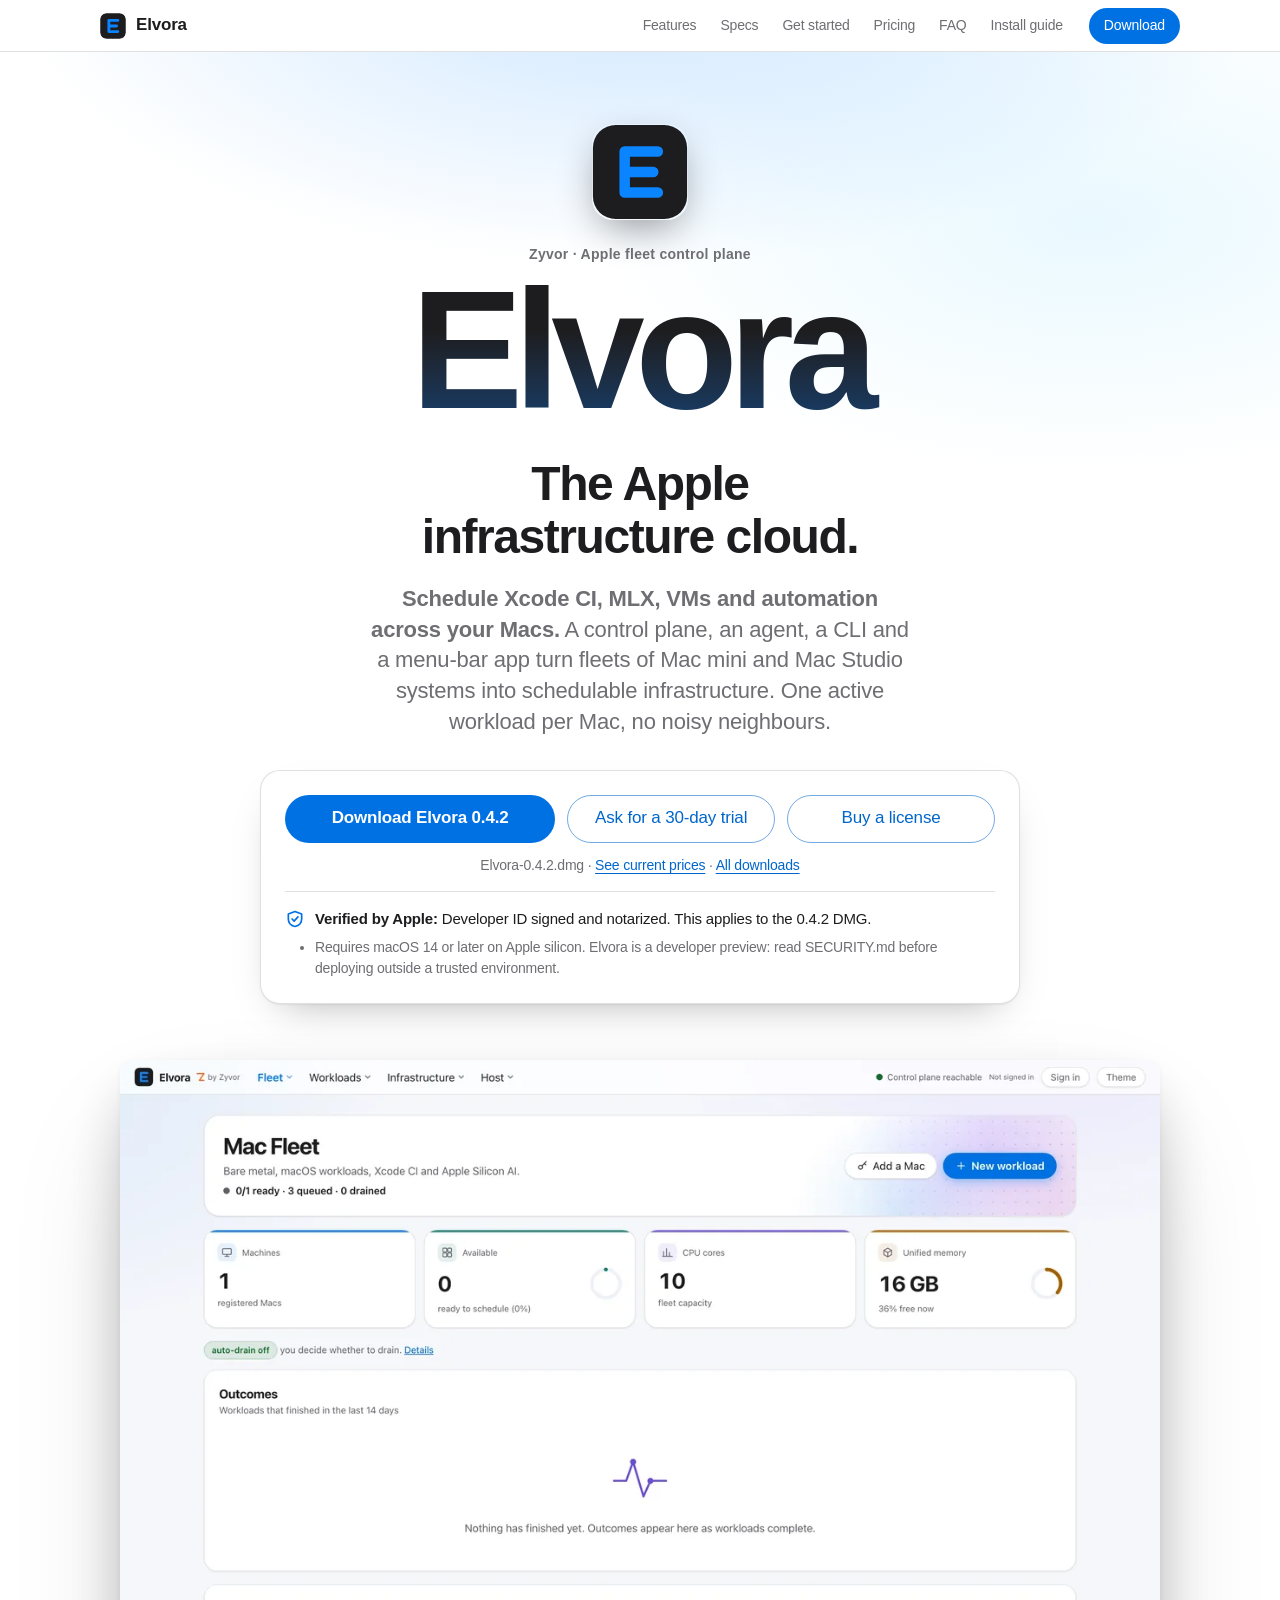
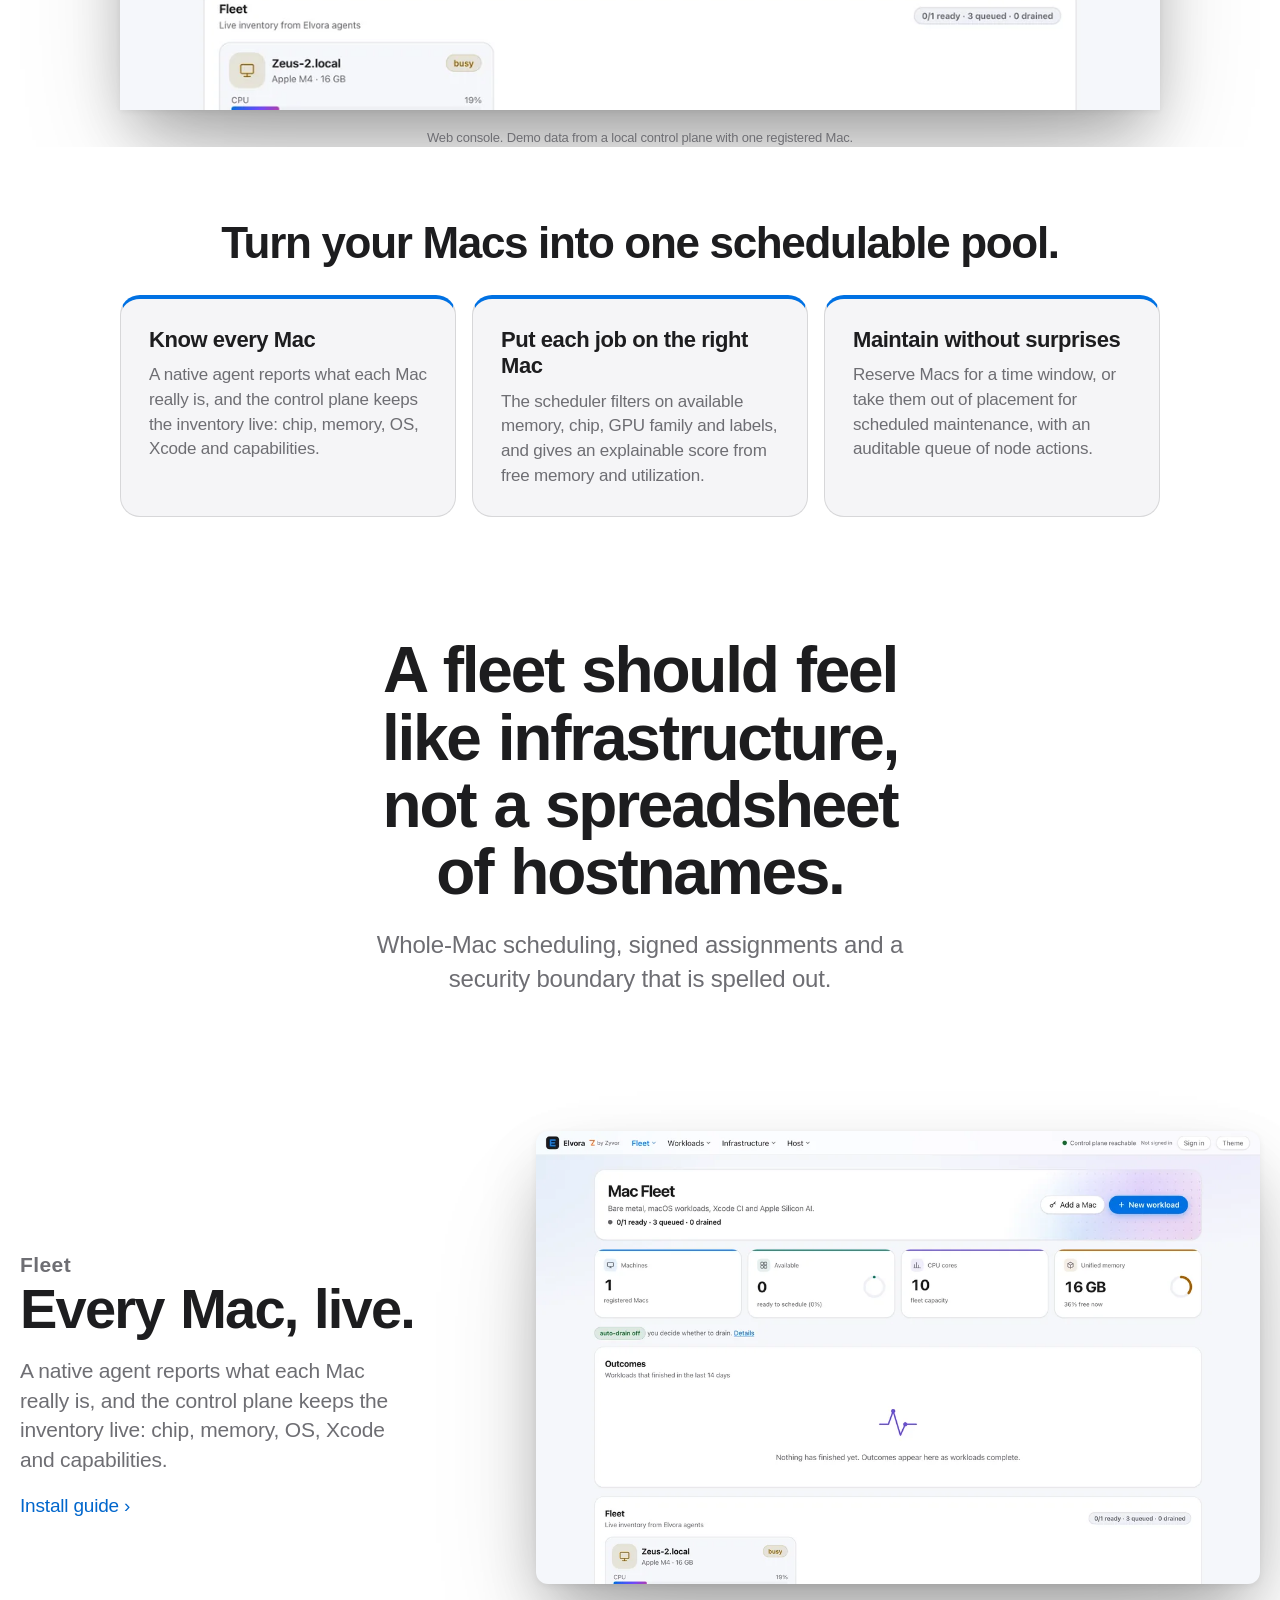
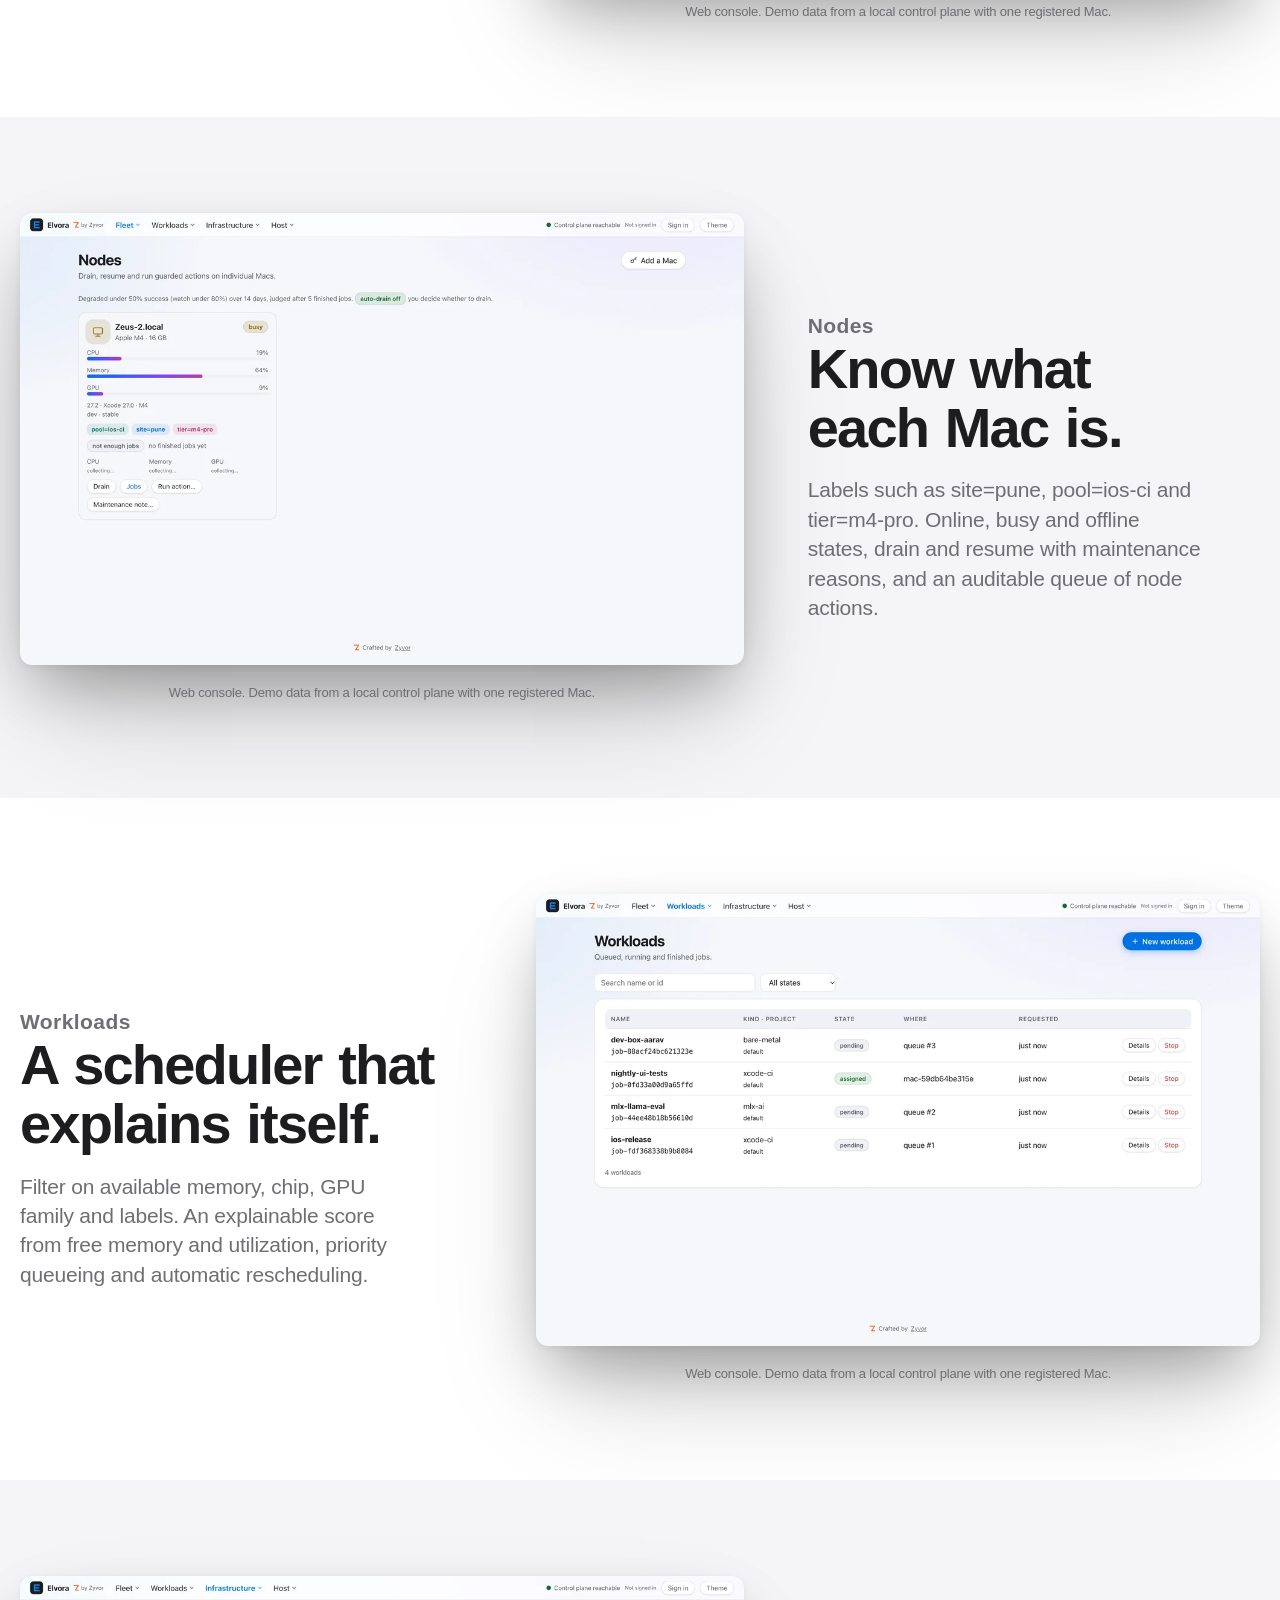
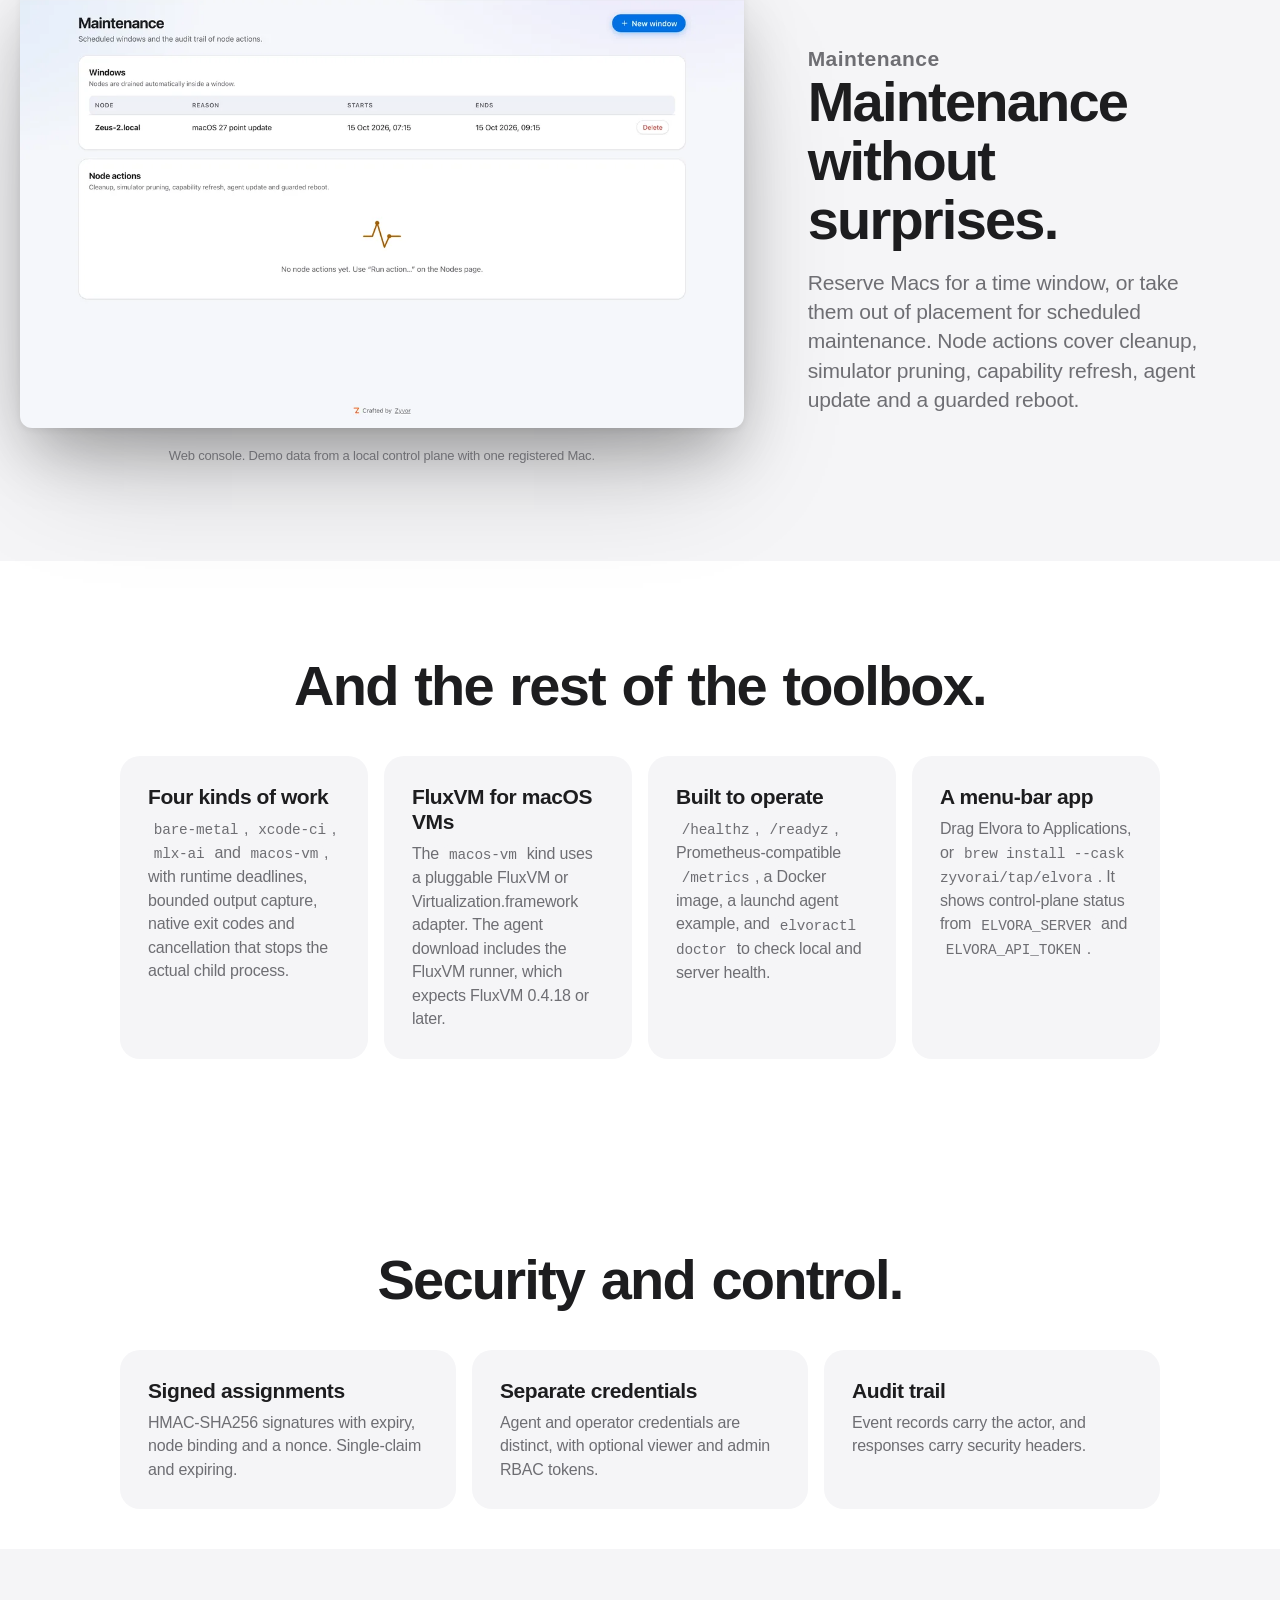
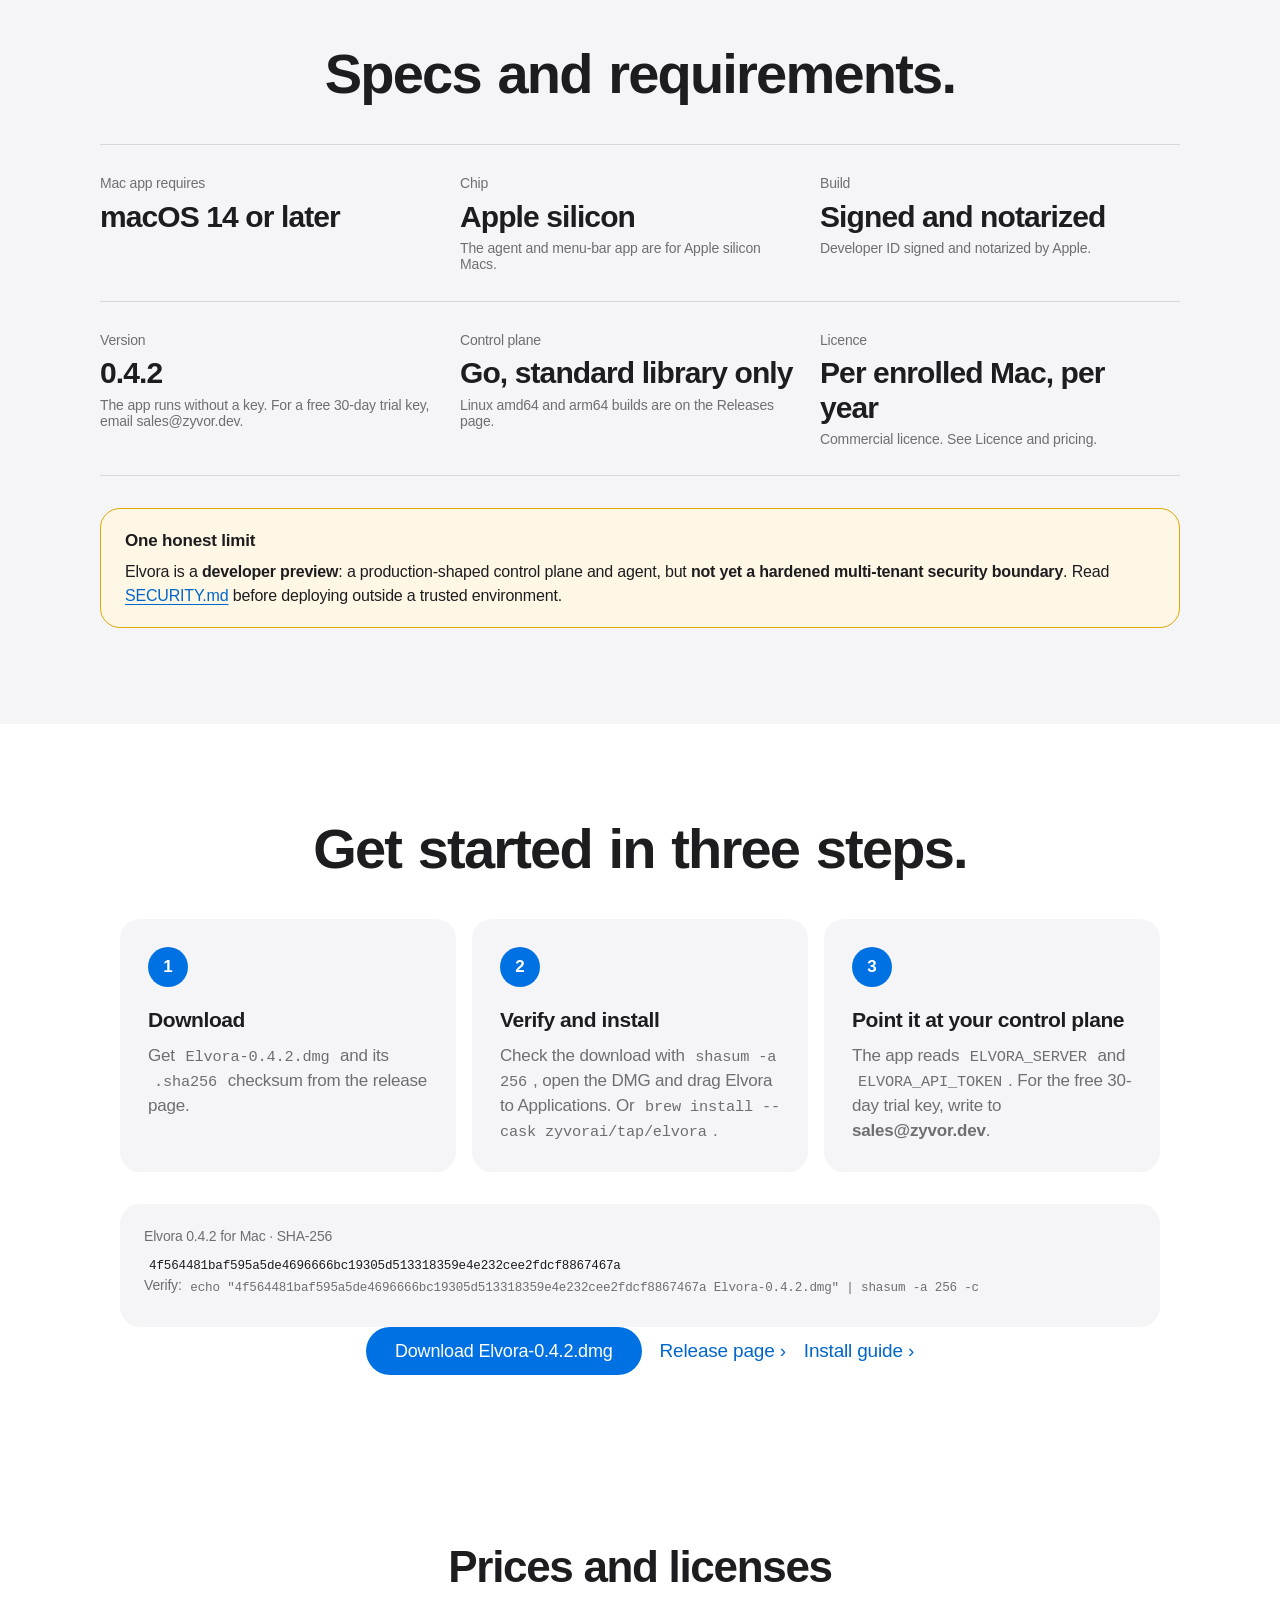
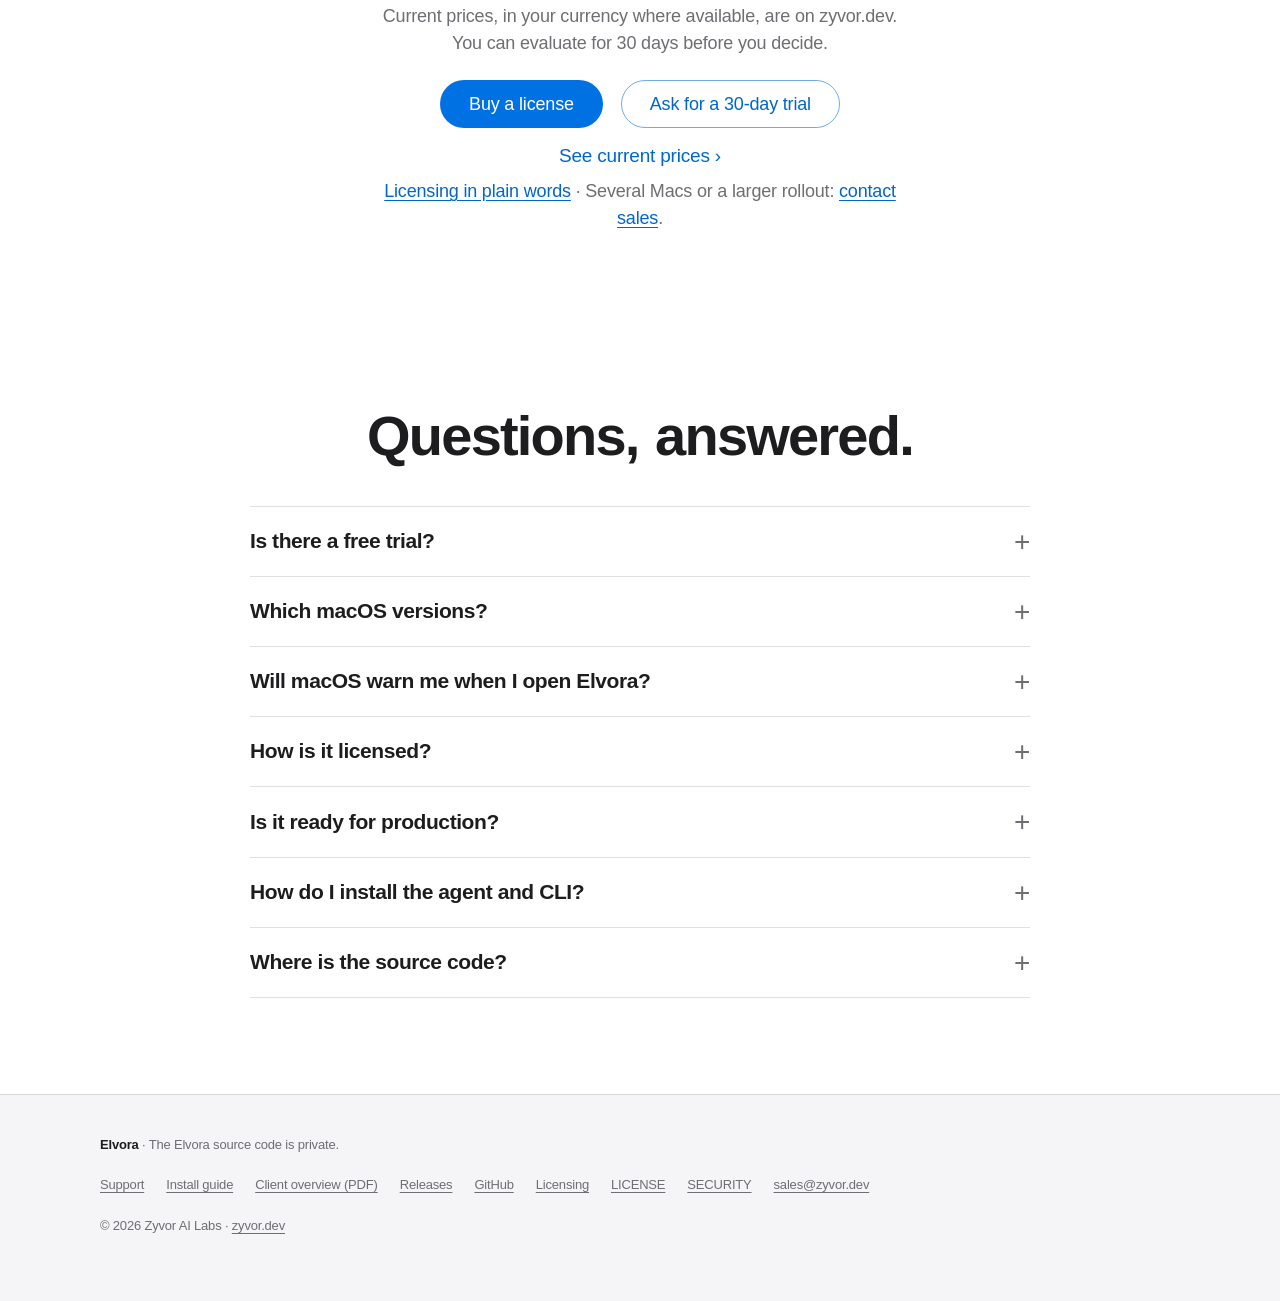
==== commit 8fc1e039: "Pages: buyer-first hero, outcome tiles, pricing pointer Co-Authored-By: Claude Sonnet 5.5 <noreply@a" ====
--- a/site/index.html
+++ b/site/index.html
@@ -28,8 +28,9 @@
 <meta name="twitter:image" content="https://zyvorai.github.io/elvora/social/og.png">
 <meta name="twitter:image:alt" content="Elvora: The Apple infrastructure cloud. The console window shows demo data.">
 <link rel="stylesheet" href="assets/landing.css">
+<link rel="stylesheet" href="assets/zyvor-buyer.css">
 <style>:root{--accent-btn:#0071e3;--accent-ink:#0071e3;--accent-grad-a:#0a84ff;--accent-grad-b:#64d2ff}@media (prefers-color-scheme:dark){:root:not([data-theme="light"]){--accent-ink:#2997ff}}:root[data-theme="dark"]{--accent-ink:#2997ff}</style>
-<script type="application/ld+json">{"@context":"https://schema.org","@type":"SoftwareApplication","name":"Elvora","applicationCategory":"DeveloperApplication","operatingSystem":"macOS","softwareVersion":"0.4.2","downloadUrl":"https://github.com/zyvorai/elvora/releases/tag/v0.4.2","url":"https://zyvorai.github.io/elvora/","description":"Elvora turns fleets of Mac mini and Mac Studio systems into schedulable infrastructure for Xcode CI, native Apple Silicon AI, dedicated developer machines, automation and macOS VM orchestration.","image":"https://zyvorai.github.io/elvora/social/og.png","publisher":{"@type":"Organization","name":"Zyvor AI Labs","url":"https://zyvor.dev"},"offers":[{"@type":"Offer","name":"Elvora (India, incl. 18% GST)","price":"19942","priceCurrency":"INR","url":"https://zyvor.dev/buy#elvora"},{"@type":"Offer","name":"Elvora (outside India, excl. tax)","price":"201","priceCurrency":"USD","url":"https://zyvor.dev/buy#elvora"}]}</script>
+<script type="application/ld+json">{"@context":"https://schema.org","@type":"SoftwareApplication","name":"Elvora","applicationCategory":"DeveloperApplication","operatingSystem":"macOS","softwareVersion":"0.4.2","downloadUrl":"https://github.com/zyvorai/elvora/releases/tag/v0.4.2","url":"https://zyvorai.github.io/elvora/","description":"Elvora turns fleets of Mac mini and Mac Studio systems into schedulable infrastructure for Xcode CI, native Apple Silicon AI, dedicated developer machines, automation and macOS VM orchestration.","image":"https://zyvorai.github.io/elvora/social/og.png","publisher":{"@type":"Organization","name":"Zyvor AI Labs","url":"https://zyvor.dev"}}</script>
 </head>
 <body>
 <a class="skip" href="#main">Skip to content</a>
@@ -45,9 +46,22 @@
   <h1 id="top">Elvora</h1>
   <p class="tagline">The Apple infrastructure cloud.</p>
   <p class="promise"><strong>Schedule Xcode CI, MLX, VMs and automation across your Macs.</strong> A control plane, an agent, a CLI and a menu-bar app turn fleets of Mac mini and Mac Studio systems into schedulable infrastructure. One active workload per Mac, no noisy neighbours.</p>
-  <p class="cta"><a class="btn primary" href="https://github.com/zyvorai/elvora/releases/tag/v0.4.2">Download the 30-day trial</a><a class="textlink" href="#features">Learn more</a></p>
-  <p class="fine">The Mac app needs macOS 14 or later · Apple silicon · notarized · The app runs without a key. For a free 30-day trial key, email sales@zyvor.dev. The trial is soft: nothing is disabled and no data is lost.</p>
+  <div class="buyer" role="group" aria-label="Get Elvora">
+    <div class="actions">
+      <a class="btn primary" href="https://github.com/zyvorai/elvora/releases/download/v0.4.2/Elvora-0.4.2.dmg">Download Elvora 0.4.2</a>
+      <a class="btn ghost" href="https://zyvor.dev/contact?intent=trial&amp;product=elvora" rel="noopener">Ask for a 30-day trial</a>
+      <a class="btn ghost" href="https://zyvor.dev/buy" rel="noopener">Buy a license</a>
+    </div>
+    <p class="sub">Elvora-0.4.2.dmg · <a href="https://zyvor.dev/pricing" rel="noopener">See current prices</a> · <a href="https://github.com/zyvorai/elvora/releases/tag/v0.4.2">All downloads</a></p>
+    <p class="trust"><svg viewBox="0 0 24 24" fill="none" stroke="currentColor" stroke-width="2" stroke-linecap="round" stroke-linejoin="round" aria-hidden="true"><path d="M12 3l8 3v6c0 4.5-3.2 8-8 9-4.8-1-8-4.5-8-9V6z"/><path d="M8.5 12l2.5 2.5 4.5-5"/></svg><span><strong>Verified by Apple:</strong> Developer ID signed and notarized. This applies to the 0.4.2 DMG.</span></p>
+    <ul class="reqs"><li>Requires macOS 14 or later on Apple silicon. Elvora is a developer preview: read SECURITY.md before deploying outside a trusted environment.</li></ul>
+  </div>
   <figure class="shot hero-shot"><picture><source media="(prefers-color-scheme: dark)" srcset="assets/img/hero-overview-dark-1200.webp 1200w, assets/img/hero-overview-dark-1800.webp 1800w" sizes="(min-width:1080px) 1040px, 100vw"><img src="assets/img/hero-overview-light-1200.webp" srcset="assets/img/hero-overview-light-1200.webp 1200w, assets/img/hero-overview-light-1800.webp 1800w" sizes="(min-width:1080px) 1040px, 100vw" width="2880" height="1800" alt="Elvora console, Overview: Mac Fleet with counts of machines, available Macs, CPU cores and unified memory, an outcomes panel and the live fleet inventory." fetchpriority="high" decoding="async"></picture><figcaption>Web console. Demo data from a local control plane with one registered Mac.</figcaption></figure>
+</section>
+
+<section class="outcomes" aria-labelledby="outcomes-h">
+  <h2 id="outcomes-h">Turn your Macs into one schedulable pool.</h2>
+  <ul class="tiles"><li class="tile"><h3>Know every Mac</h3><p>A native agent reports what each Mac really is, and the control plane keeps the inventory live: chip, memory, OS, Xcode and capabilities.</p></li><li class="tile"><h3>Put each job on the right Mac</h3><p>The scheduler filters on available memory, chip, GPU family and labels, and gives an explainable score from free memory and utilization.</p></li><li class="tile"><h3>Maintain without surprises</h3><p>Reserve Macs for a time window, or take them out of placement for scheduled maintenance, with an auditable queue of node actions.</p></li></ul>
 </section>
 
 <section class="band" aria-label="Overview">
@@ -90,13 +104,11 @@
   <p class="cta"><a class="btn primary" href="https://github.com/zyvorai/elvora/releases/download/v0.4.2/Elvora-0.4.2.dmg">Download Elvora-0.4.2.dmg</a><a class="textlink" href="https://github.com/zyvorai/elvora/releases/tag/v0.4.2">Release page</a><a class="textlink" href="https://github.com/zyvorai/elvora/blob/main/docs/INSTALL.md">Install guide</a></p>
 </section>
 
-<section class="pricing" id="pricing" aria-labelledby="pricing-h">
-  <div class="inner">
-  <h2 id="pricing-h" style="text-align:left">Licence and pricing.</h2>
-  <p class="lead">Elvora is <b>not free to use</b>. A commercial licence is <b>INR 19,942 per enrolled Mac per year incl. GST (about US$201 excl. tax outside India)</b>. Start with a free 30-day trial key from sales@zyvor.dev.</p>
-<div class="card buy"><h3>Per enrolled Mac</h3><p>One licence covers production use of one Mac enrolled in an Elvora fleet for twelve months. Licence each Mac you enroll. The control-plane host needs no separate licence if it only runs <code>elvora-server</code> and is not enrolled as a worker.</p><p><b>INR 19,942</b> per enrolled Mac per year incl. GST (about <b>US$201</b> excl. tax outside India)</p><p class="fine">Prices: INR incl. 18% GST in India; US dollars excl. tax elsewhere (VAT, GST or sales tax added where applicable). Pay online by UPI, card or netbanking; international cards work (charged in rupees); or request a US-dollar invoice by bank transfer. Custom pricing: contact sales@zyvor.dev.</p><p class="cta"><a class="btn primary" href="https://zyvor.dev/buy#elvora" rel="noopener">Buy a licence</a><a class="btn ghost" href="mailto:sales@zyvor.dev?subject=Elvora%2030-day%20trial%20key">Start 30-day trial</a></p></div>
-<p class="fine">A licence does not cover redistribution of the binaries as your own product, source code, or macOS itself, which Apple licenses separately. Several Macs or a larger rollout: <a href="mailto:sales@zyvor.dev">sales@zyvor.dev</a>. <a href="https://github.com/zyvorai/elvora/blob/main/LICENSING.md">Licensing in plain words</a>.</p>
-  </div>
+<section class="buy-pointer" id="pricing" aria-labelledby="pricing-h">
+  <h2 id="pricing-h">Prices and licenses</h2>
+  <p>Current prices, in your currency where available, are on zyvor.dev. You can evaluate for 30 days before you decide.</p>
+  <p class="cta"><a class="btn primary" href="https://zyvor.dev/buy" rel="noopener">Buy a license</a><a class="btn ghost" href="https://zyvor.dev/contact?intent=trial&amp;product=elvora" rel="noopener">Ask for a 30-day trial</a><a class="textlink" href="https://zyvor.dev/pricing" rel="noopener">See current prices</a></p>
+  <p class="fine"><a href="https://github.com/zyvorai/elvora/blob/main/LICENSING.md">Licensing in plain words</a> · Several Macs or a larger rollout: <a href="https://zyvor.dev/contact?intent=sales&amp;product=elvora" rel="noopener">contact sales</a>.</p>
 </section>
 
 <section class="faq" id="faq" aria-labelledby="faq-h">
@@ -104,7 +116,7 @@
   <details><summary>Is there a free trial?</summary><p>Yes: a free 30-day trial key from sales@zyvor.dev. It is a soft trial: nothing is disabled and no data is lost when it ends.</p></details>
 <details><summary>Which macOS versions?</summary><p>The Mac app requires macOS 14 or later, on Apple silicon.</p></details>
 <details><summary>Will macOS warn me when I open Elvora?</summary><p>The download is signed with our Developer ID. Notarized by Apple; macOS shows its standard first-open confirmation for apps downloaded from the internet. Verify the checksum on the release page if you like. See the <a href="https://github.com/zyvorai/elvora/blob/main/docs/INSTALL.md">install guide</a>.</p></details>
-<details><summary>How is it licensed?</summary><p>Per enrolled Mac, per year: INR 19,942 incl. GST in India (about US$201 excl. tax elsewhere). The control-plane host needs no separate licence if it only runs <code>elvora-server</code> and is not enrolled as a worker.</p></details>
+<details><summary>How is it licensed?</summary><p>Per enrolled Mac, per year. Current prices are on <a href="https://zyvor.dev/pricing" rel="noopener">zyvor.dev/pricing</a>. The control-plane host needs no separate licence if it only runs <code>elvora-server</code> and is not enrolled as a worker.</p></details>
 <details><summary>Is it ready for production?</summary><p>It is a developer preview: production-shaped, but not yet a hardened multi-tenant security boundary. Read <a href="https://github.com/zyvorai/elvora/blob/main/SECURITY.md">SECURITY.md</a> before deploying outside a trusted environment.</p></details>
 <details><summary>How do I install the agent and CLI?</summary><p>With Homebrew on Apple silicon: <code>brew install zyvorai/tap/elvora</code>. Tarballs, including Linux builds of the control plane, are on the <a href="https://github.com/zyvorai/elvora/releases">Releases page</a>.</p></details>
 <details><summary>Where is the source code?</summary><p>The Elvora source code is private. This repository publishes the website, documentation and installers only.</p></details>
@@ -112,7 +124,7 @@
 </main>
 <footer class="footer">
   <p><strong>Elvora</strong> · The Elvora source code is private.</p>
-  <p class="links"><a href="https://github.com/zyvorai/elvora/blob/main/docs/INSTALL.md">Install guide</a><a href="Elvora-Client-Overview.pdf">Client overview (PDF)</a><a href="https://github.com/zyvorai/elvora/releases">Releases</a><a href="https://github.com/zyvorai/elvora">GitHub</a><a href="https://github.com/zyvorai/elvora/blob/main/LICENSING.md">Licensing</a><a href="https://github.com/zyvorai/elvora/blob/main/LICENSE">LICENSE</a><a href="https://github.com/zyvorai/elvora/blob/main/SECURITY.md">SECURITY</a><a href="mailto:sales@zyvor.dev">sales@zyvor.dev</a></p>
+  <p class="links"><a href="https://zyvor.dev/contact">Support</a><a href="https://github.com/zyvorai/elvora/blob/main/docs/INSTALL.md">Install guide</a><a href="Elvora-Client-Overview.pdf">Client overview (PDF)</a><a href="https://github.com/zyvorai/elvora/releases">Releases</a><a href="https://github.com/zyvorai/elvora">GitHub</a><a href="https://github.com/zyvorai/elvora/blob/main/LICENSING.md">Licensing</a><a href="https://github.com/zyvorai/elvora/blob/main/LICENSE">LICENSE</a><a href="https://github.com/zyvorai/elvora/blob/main/SECURITY.md">SECURITY</a><a href="mailto:sales@zyvor.dev">sales@zyvor.dev</a></p>
   <p>© 2026 Zyvor AI Labs · <a href="https://zyvor.dev">zyvor.dev</a></p>
 </footer>
 </body>
--- a/site/assets/zyvor-buyer.css
+++ b/site/assets/zyvor-buyer.css
@@ -0,0 +1,51 @@
+/* Zyvor Pages buyer kit v1. Plain CSS, no fonts, no scripts, no trackers.
+   Layer on top of assets/landing.css (it reuses its tokens: --bg, --text, --dim,
+   --line, --surface, --accent-btn, --on-accent, --link, --focus, --radius).
+   Dark and light follow prefers-color-scheme. Motion respects prefers-reduced-motion.
+   Per product, set only --accent-btn / --accent-ink on :root. See snippet.html. */
+
+/* Buyer panel: the three actions, directly under the hero text */
+.buyer{max-width:760px;margin:32px auto 0;padding:20px;text-align:left;
+  background:var(--surface);border:1px solid var(--line);border-radius:var(--radius);
+  box-shadow:0 1px 2px rgba(0,0,0,.06),0 18px 40px -22px rgba(0,0,0,.35)}
+.buyer .actions{display:grid;gap:12px;grid-template-columns:1fr}
+.buyer .actions .btn{width:100%;font-size:17px;min-height:48px;padding:0 20px;text-align:center}
+.buyer .actions .btn.primary{font-weight:600}
+.buyer .sub{margin:12px 0 0;font-size:14px;color:var(--dim);text-align:center}
+.buyer .sub a{color:var(--link)}
+.buyer .trust{display:flex;gap:10px;align-items:flex-start;margin:16px 0 0;padding-top:16px;border-top:1px solid var(--line);font-size:15px;line-height:1.4}
+.buyer .trust svg{flex:none;width:20px;height:20px;margin-top:1px;color:var(--accent-btn)}
+.buyer .reqs{margin:8px 0 0;padding-left:30px;font-size:14px;color:var(--dim)}
+@media (min-width:640px){
+  .buyer{padding:24px}
+  .buyer .actions{grid-template-columns:1.3fr 1fr 1fr}
+}
+.buyer .btn.ghost{color:var(--link)}
+
+/* Outcome tiles: three benefits, each a plain sentence */
+.outcomes{max-width:var(--maxw);margin:0 auto;padding:72px 20px 0}
+.outcomes h2{margin:0 0 28px;text-align:center;font-size:clamp(28px,4.2vw,44px);line-height:1.1;font-weight:700;letter-spacing:-.03em;text-wrap:balance}
+.tiles{display:grid;gap:16px;grid-template-columns:1fr;list-style:none;margin:0;padding:0}
+@media (min-width:768px){.tiles{grid-template-columns:repeat(3,1fr)}}
+.tile{background:var(--bg-alt);border:1px solid var(--line);border-radius:var(--radius);padding:28px;border-top:4px solid var(--accent-btn)}
+.tile h3{margin:0 0 10px;font-size:22px;line-height:1.2;font-weight:650;letter-spacing:-.02em}
+.tile p{margin:0;color:var(--dim);font-size:17px;line-height:1.45}
+
+/* Pricing pointer: no prices on this page, the catalog on zyvor.dev is the source */
+.buy-pointer{max-width:760px;margin:0 auto;padding:72px 20px;text-align:center}
+.buy-pointer h2{margin:0 0 12px;font-size:clamp(28px,4.2vw,44px);line-height:1.1;font-weight:700;letter-spacing:-.03em}
+.buy-pointer p{margin:0 auto 8px;max-width:52ch;color:var(--dim);font-size:18px}
+.buy-pointer .cta{margin-top:24px}
+
+/* Footer helpers */
+.footer .links a{display:inline-flex;align-items:center;min-height:32px}
+
+/* Small screens: keep targets large, avoid horizontal scroll */
+@media (max-width:480px){
+  .hero{padding-top:48px}
+  .hero .icon{width:76px;height:76px}
+  .band{padding-top:72px}
+  .buyer{margin-left:-4px;margin-right:-4px}
+}
+@media (prefers-reduced-motion:reduce){.buyer,.tile{transition:none}}
+@media (forced-colors:active){.tile{border:1px solid CanvasText}.buyer{border:1px solid CanvasText}}
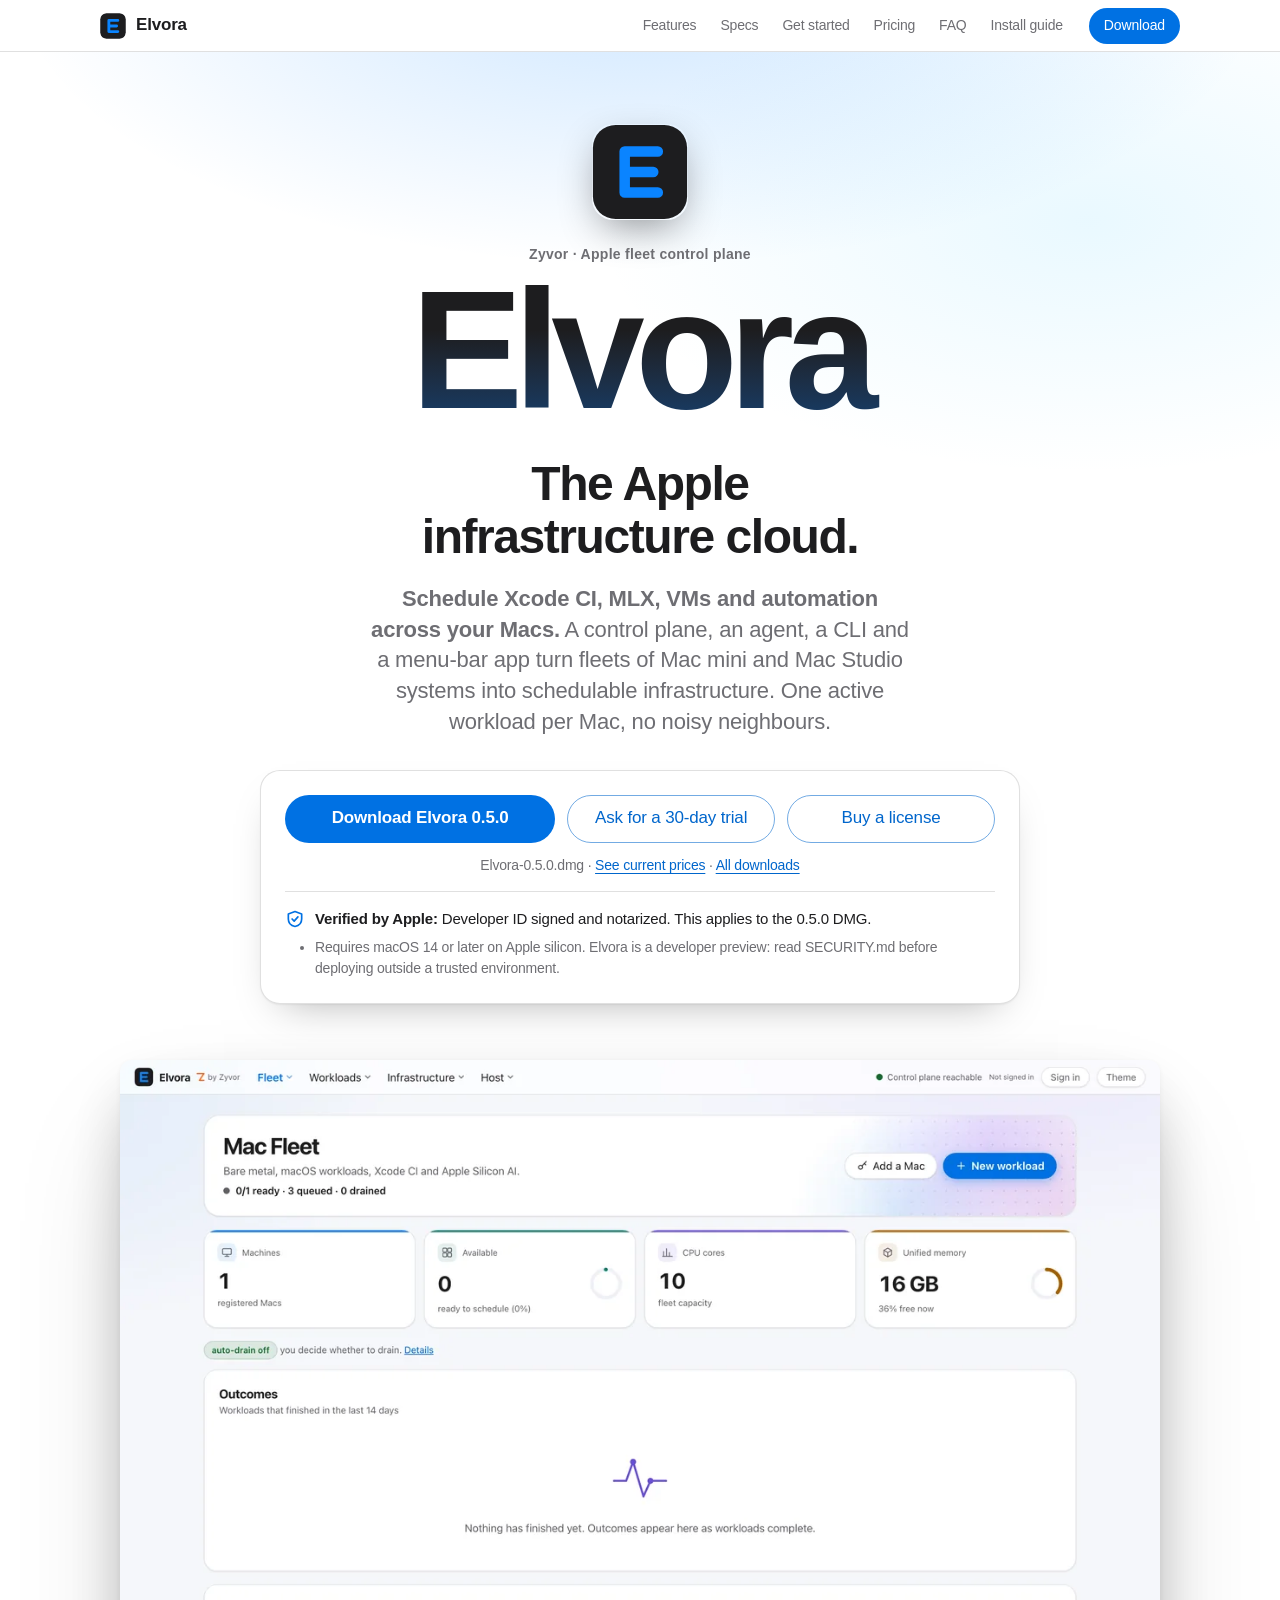
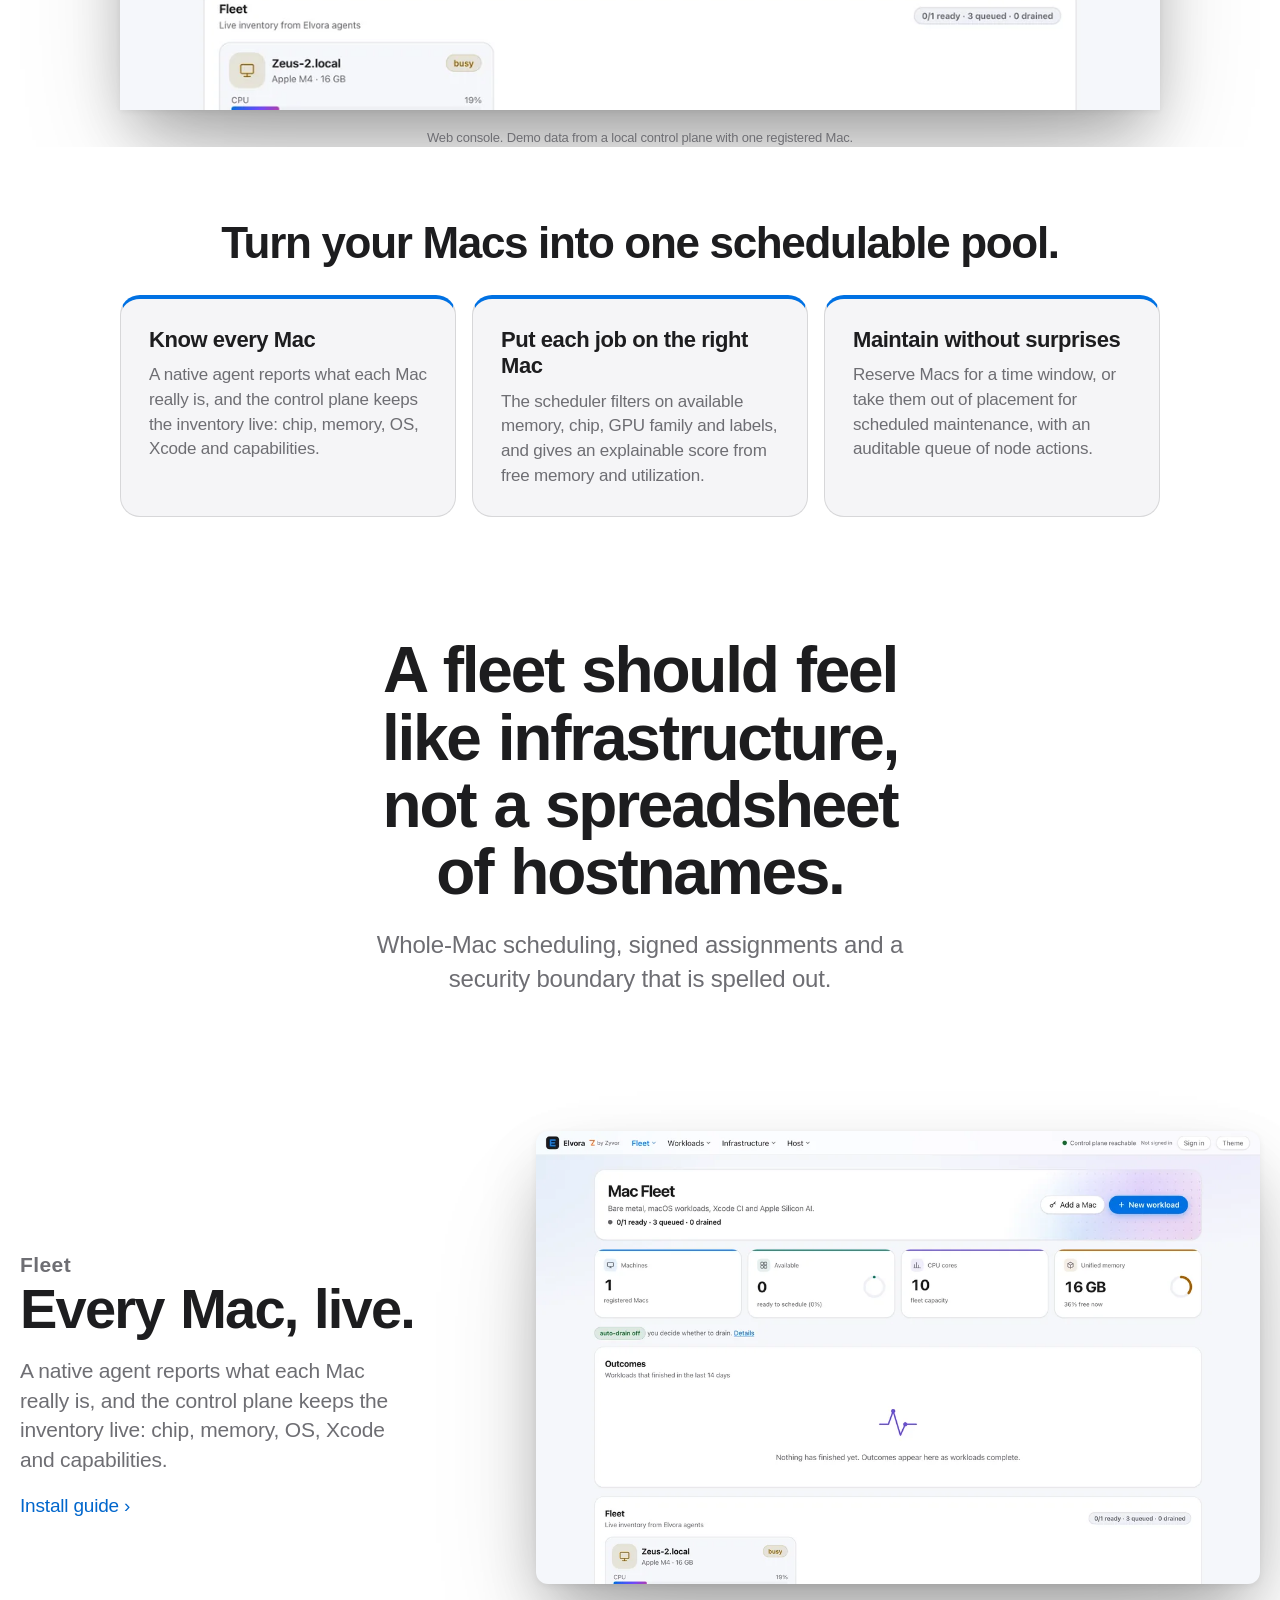
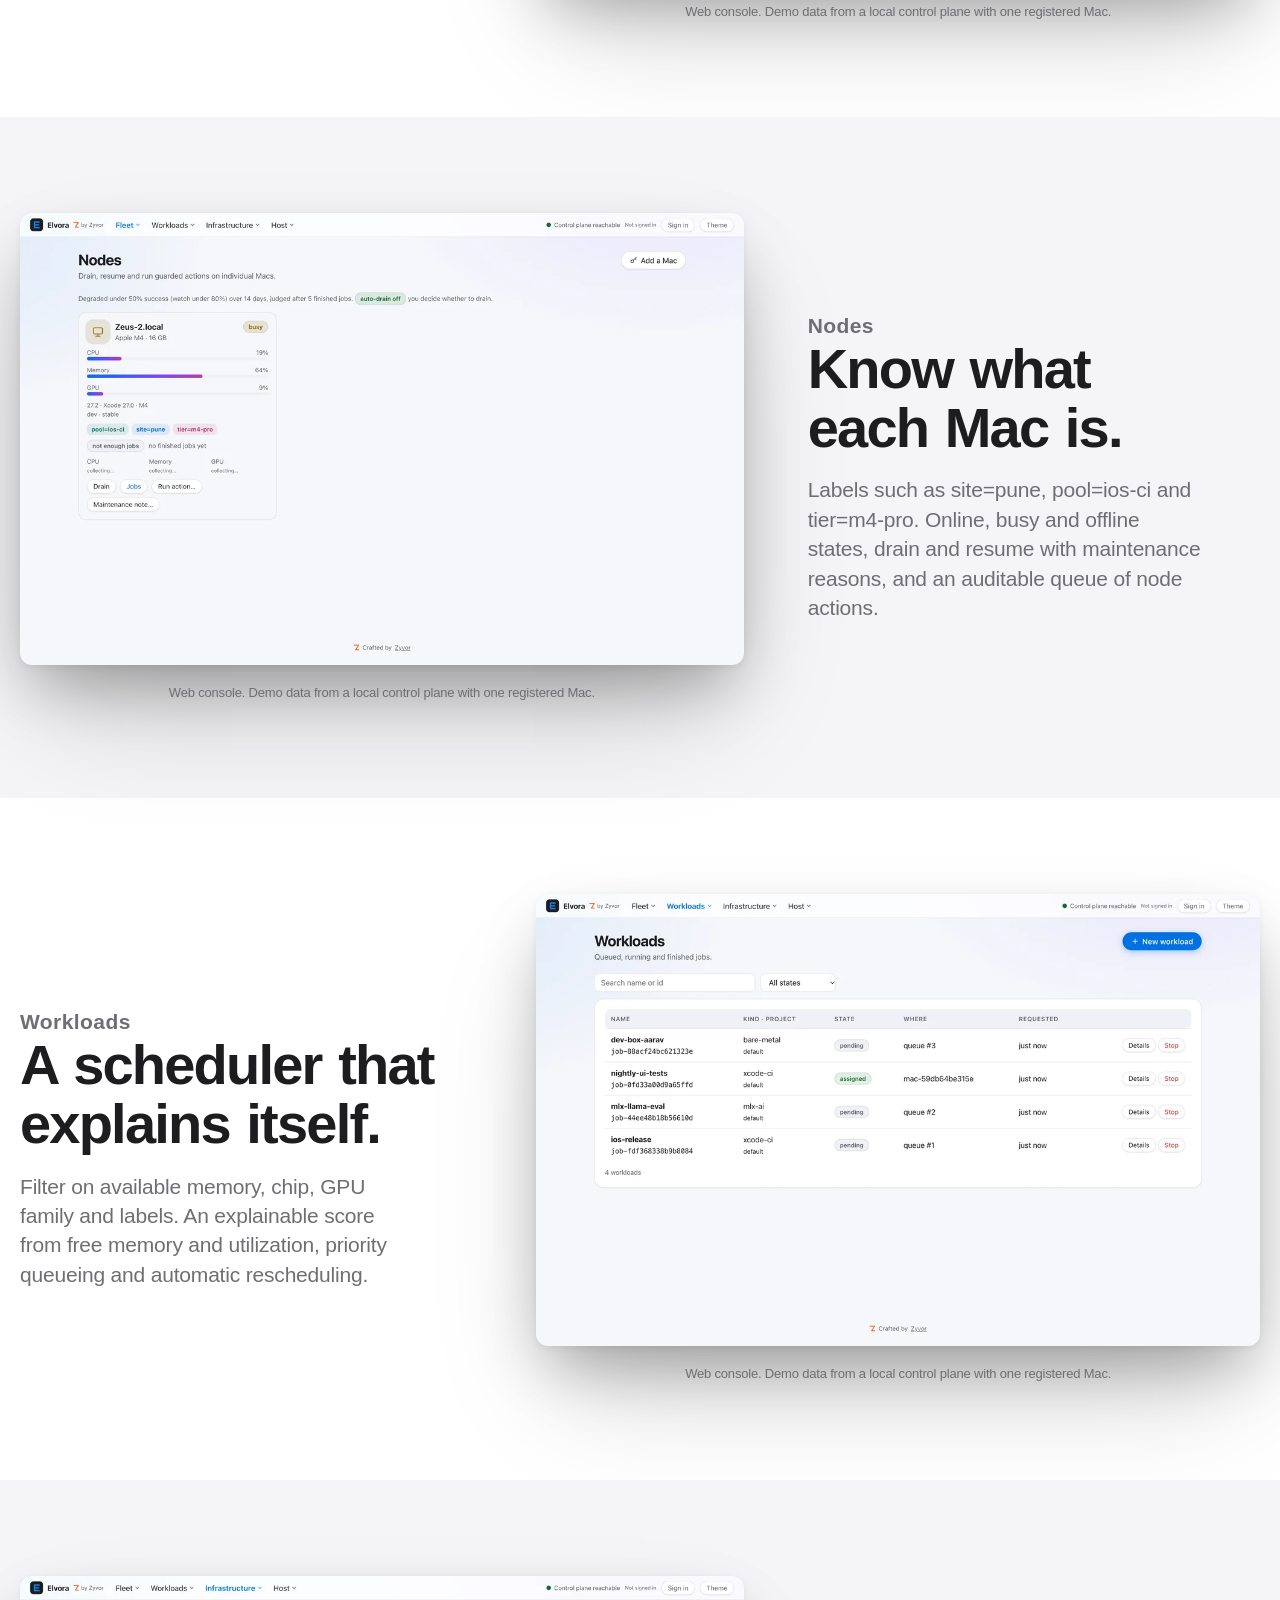
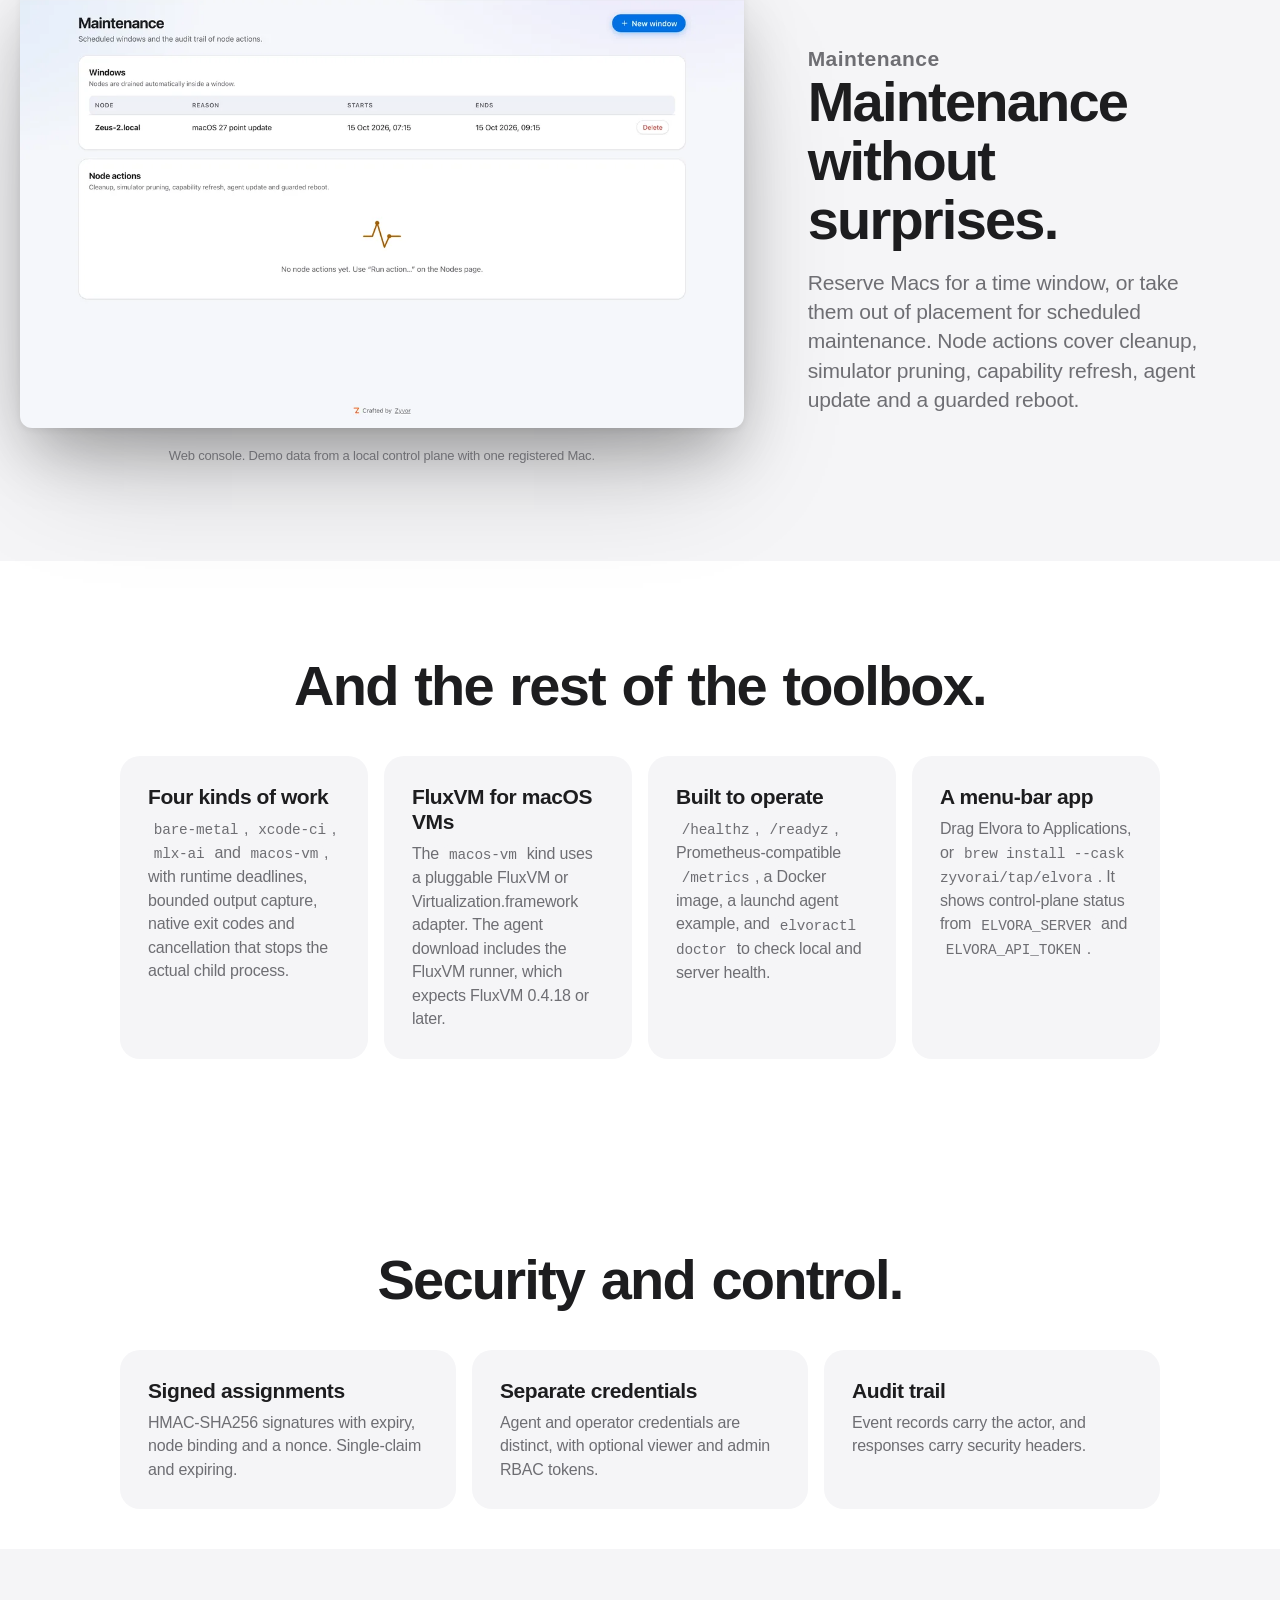
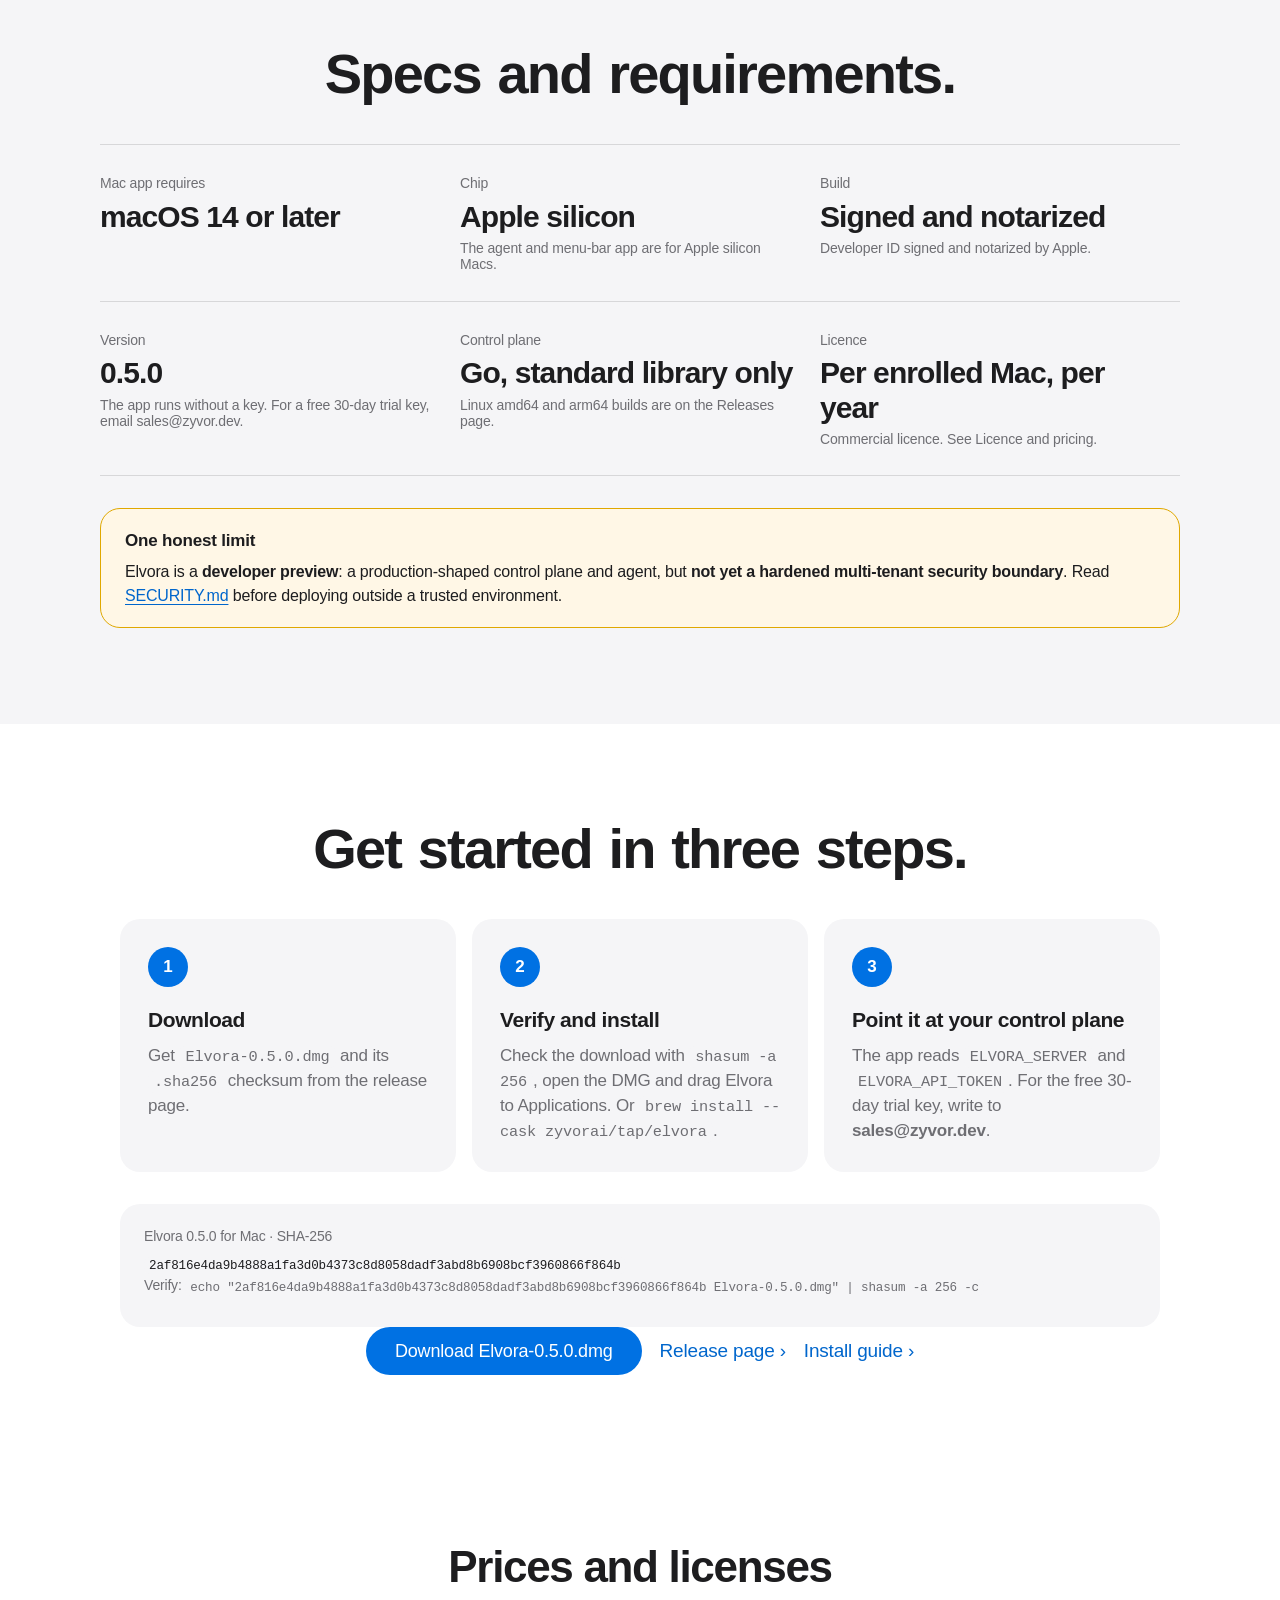
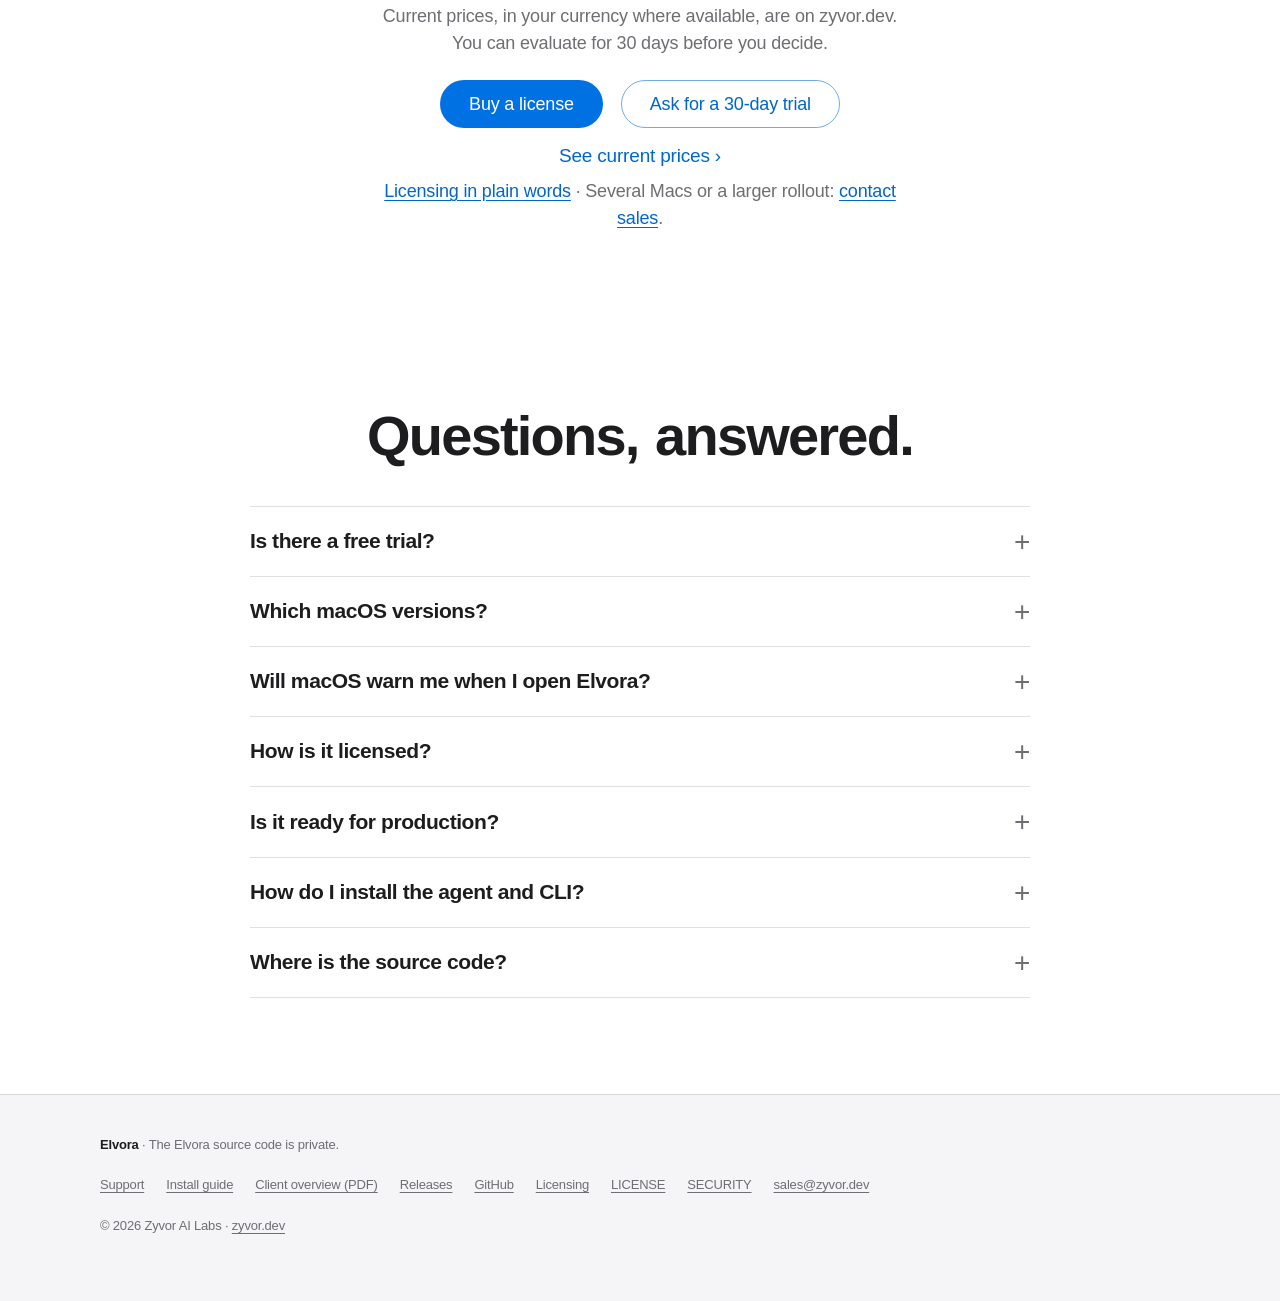
==== commit 16973982: "Elvora 0.5.0: download links, checksum, first-start instructions" ====
--- a/site/index.html
+++ b/site/index.html
@@ -30,14 +30,14 @@
 <link rel="stylesheet" href="assets/landing.css">
 <link rel="stylesheet" href="assets/zyvor-buyer.css">
 <style>:root{--accent-btn:#0071e3;--accent-ink:#0071e3;--accent-grad-a:#0a84ff;--accent-grad-b:#64d2ff}@media (prefers-color-scheme:dark){:root:not([data-theme="light"]){--accent-ink:#2997ff}}:root[data-theme="dark"]{--accent-ink:#2997ff}</style>
-<script type="application/ld+json">{"@context":"https://schema.org","@type":"SoftwareApplication","name":"Elvora","applicationCategory":"DeveloperApplication","operatingSystem":"macOS","softwareVersion":"0.4.2","downloadUrl":"https://github.com/zyvorai/elvora/releases/tag/v0.4.2","url":"https://zyvorai.github.io/elvora/","description":"Elvora turns fleets of Mac mini and Mac Studio systems into schedulable infrastructure for Xcode CI, native Apple Silicon AI, dedicated developer machines, automation and macOS VM orchestration.","image":"https://zyvorai.github.io/elvora/social/og.png","publisher":{"@type":"Organization","name":"Zyvor AI Labs","url":"https://zyvor.dev"}}</script>
+<script type="application/ld+json">{"@context":"https://schema.org","@type":"SoftwareApplication","name":"Elvora","applicationCategory":"DeveloperApplication","operatingSystem":"macOS","softwareVersion":"0.5.0","downloadUrl":"https://github.com/zyvorai/elvora/releases/tag/v0.5.0","url":"https://zyvorai.github.io/elvora/","description":"Elvora turns fleets of Mac mini and Mac Studio systems into schedulable infrastructure for Xcode CI, native Apple Silicon AI, dedicated developer machines, automation and macOS VM orchestration.","image":"https://zyvorai.github.io/elvora/social/og.png","publisher":{"@type":"Organization","name":"Zyvor AI Labs","url":"https://zyvor.dev"}}</script>
 </head>
 <body>
 <a class="skip" href="#main">Skip to content</a>
 <header class="nav">
   <a class="brand" href="./" aria-label="Elvora home"><img src="favicon.svg" width="26" height="26" alt=""><span>Elvora</span></a>
   <nav aria-label="Primary"><ul><li><a href="#features">Features</a></li><li><a href="#specs">Specs</a></li><li><a href="#start">Get started</a></li><li><a href="#pricing">Pricing</a></li><li><a href="#faq">FAQ</a></li><li><a href="https://github.com/zyvorai/elvora/blob/main/docs/INSTALL.md">Install guide</a></li></ul></nav>
-  <a class="btn small primary" href="https://github.com/zyvorai/elvora/releases/tag/v0.4.2">Download</a>
+  <a class="btn small primary" href="https://github.com/zyvorai/elvora/releases/tag/v0.5.0">Download</a>
 </header>
 <main id="main">
 <section class="hero" aria-labelledby="top">
@@ -48,12 +48,12 @@
   <p class="promise"><strong>Schedule Xcode CI, MLX, VMs and automation across your Macs.</strong> A control plane, an agent, a CLI and a menu-bar app turn fleets of Mac mini and Mac Studio systems into schedulable infrastructure. One active workload per Mac, no noisy neighbours.</p>
   <div class="buyer" role="group" aria-label="Get Elvora">
     <div class="actions">
-      <a class="btn primary" href="https://github.com/zyvorai/elvora/releases/download/v0.4.2/Elvora-0.4.2.dmg">Download Elvora 0.4.2</a>
+      <a class="btn primary" href="https://github.com/zyvorai/elvora/releases/download/v0.5.0/Elvora-0.5.0.dmg">Download Elvora 0.5.0</a>
       <a class="btn ghost" href="https://zyvor.dev/contact?intent=trial&amp;product=elvora" rel="noopener">Ask for a 30-day trial</a>
       <a class="btn ghost" href="https://zyvor.dev/buy" rel="noopener">Buy a license</a>
     </div>
-    <p class="sub">Elvora-0.4.2.dmg · <a href="https://zyvor.dev/pricing" rel="noopener">See current prices</a> · <a href="https://github.com/zyvorai/elvora/releases/tag/v0.4.2">All downloads</a></p>
-    <p class="trust"><svg viewBox="0 0 24 24" fill="none" stroke="currentColor" stroke-width="2" stroke-linecap="round" stroke-linejoin="round" aria-hidden="true"><path d="M12 3l8 3v6c0 4.5-3.2 8-8 9-4.8-1-8-4.5-8-9V6z"/><path d="M8.5 12l2.5 2.5 4.5-5"/></svg><span><strong>Verified by Apple:</strong> Developer ID signed and notarized. This applies to the 0.4.2 DMG.</span></p>
+    <p class="sub">Elvora-0.5.0.dmg · <a href="https://zyvor.dev/pricing" rel="noopener">See current prices</a> · <a href="https://github.com/zyvorai/elvora/releases/tag/v0.5.0">All downloads</a></p>
+    <p class="trust"><svg viewBox="0 0 24 24" fill="none" stroke="currentColor" stroke-width="2" stroke-linecap="round" stroke-linejoin="round" aria-hidden="true"><path d="M12 3l8 3v6c0 4.5-3.2 8-8 9-4.8-1-8-4.5-8-9V6z"/><path d="M8.5 12l2.5 2.5 4.5-5"/></svg><span><strong>Verified by Apple:</strong> Developer ID signed and notarized. This applies to the 0.5.0 DMG.</span></p>
     <ul class="reqs"><li>Requires macOS 14 or later on Apple silicon. Elvora is a developer preview: read SECURITY.md before deploying outside a trusted environment.</li></ul>
   </div>
   <figure class="shot hero-shot"><picture><source media="(prefers-color-scheme: dark)" srcset="assets/img/hero-overview-dark-1200.webp 1200w, assets/img/hero-overview-dark-1800.webp 1800w" sizes="(min-width:1080px) 1040px, 100vw"><img src="assets/img/hero-overview-light-1200.webp" srcset="assets/img/hero-overview-light-1200.webp 1200w, assets/img/hero-overview-light-1800.webp 1800w" sizes="(min-width:1080px) 1040px, 100vw" width="2880" height="1800" alt="Elvora console, Overview: Mac Fleet with counts of machines, available Macs, CPU cores and unified memory, an outcomes panel and the live fleet inventory." fetchpriority="high" decoding="async"></picture><figcaption>Web console. Demo data from a local control plane with one registered Mac.</figcaption></figure>
@@ -89,19 +89,19 @@
 
 <section class="specs" id="specs" aria-labelledby="specs-h">
   <h2 id="specs-h">Specs and requirements.</h2>
-  <dl class="specs-grid"><div class="spec"><dt>Mac app requires</dt><dd>macOS 14 or later</dd></div><div class="spec"><dt>Chip</dt><dd>Apple silicon<small>The agent and menu-bar app are for Apple silicon Macs.</small></dd></div><div class="spec"><dt>Build</dt><dd>Signed and notarized<small>Developer ID signed and notarized by Apple.</small></dd></div><div class="spec"><dt>Version</dt><dd>0.4.2<small>The app runs without a key. For a free 30-day trial key, email sales@zyvor.dev.</small></dd></div><div class="spec"><dt>Control plane</dt><dd>Go, standard library only<small>Linux amd64 and arm64 builds are on the Releases page.</small></dd></div><div class="spec"><dt>Licence</dt><dd>Per enrolled Mac, per year<small>Commercial licence. See Licence and pricing.</small></dd></div></dl>
+  <dl class="specs-grid"><div class="spec"><dt>Mac app requires</dt><dd>macOS 14 or later</dd></div><div class="spec"><dt>Chip</dt><dd>Apple silicon<small>The agent and menu-bar app are for Apple silicon Macs.</small></dd></div><div class="spec"><dt>Build</dt><dd>Signed and notarized<small>Developer ID signed and notarized by Apple.</small></dd></div><div class="spec"><dt>Version</dt><dd>0.5.0<small>The app runs without a key. For a free 30-day trial key, email sales@zyvor.dev.</small></dd></div><div class="spec"><dt>Control plane</dt><dd>Go, standard library only<small>Linux amd64 and arm64 builds are on the Releases page.</small></dd></div><div class="spec"><dt>Licence</dt><dd>Per enrolled Mac, per year<small>Commercial licence. See Licence and pricing.</small></dd></div></dl>
   <div class="limit" role="note"><h3>One honest limit</h3><p>Elvora is a <b>developer preview</b>: a production-shaped control plane and agent, but <b>not yet a hardened multi-tenant security boundary</b>. Read <a href="https://github.com/zyvorai/elvora/blob/main/SECURITY.md">SECURITY.md</a> before deploying outside a trusted environment.</p></div>
 </section>
 
 <section class="steps" id="start" aria-labelledby="steps-h">
   <h2 id="steps-h">Get started in three steps.</h2>
-  <ol><li><h3>Download</h3><p>Get <code>Elvora-0.4.2.dmg</code> and its <code>.sha256</code> checksum from the release page.</p></li><li><h3>Verify and install</h3><p>Check the download with <code>shasum -a 256</code>, open the DMG and drag Elvora to Applications. Or <code>brew install --cask zyvorai/tap/elvora</code>.</p></li><li><h3>Point it at your control plane</h3><p>The app reads <code>ELVORA_SERVER</code> and <code>ELVORA_API_TOKEN</code>. For the free 30-day trial key, write to <b>sales@zyvor.dev</b>.</p></li></ol>
+  <ol><li><h3>Download</h3><p>Get <code>Elvora-0.5.0.dmg</code> and its <code>.sha256</code> checksum from the release page.</p></li><li><h3>Verify and install</h3><p>Check the download with <code>shasum -a 256</code>, open the DMG and drag Elvora to Applications. Or <code>brew install --cask zyvorai/tap/elvora</code>.</p></li><li><h3>Point it at your control plane</h3><p>The app reads <code>ELVORA_SERVER</code> and <code>ELVORA_API_TOKEN</code>. For the free 30-day trial key, write to <b>sales@zyvor.dev</b>.</p></li></ol>
   <div class="sha">
-    <p>Elvora 0.4.2 for Mac · SHA-256</p>
-    <pre><code id="sha">4f564481baf595a5de4696666bc19305d513318359e4e232cee2fdcf8867467a</code></pre>
-    <p>Verify: <code>echo "4f564481baf595a5de4696666bc19305d513318359e4e232cee2fdcf8867467a Elvora-0.4.2.dmg" | shasum -a 256 -c</code></p>
+    <p>Elvora 0.5.0 for Mac · SHA-256</p>
+    <pre><code id="sha">2af816e4da9b4888a1fa3d0b4373c8d8058dadf3abd8b6908bcf3960866f864b</code></pre>
+    <p>Verify: <code>echo "2af816e4da9b4888a1fa3d0b4373c8d8058dadf3abd8b6908bcf3960866f864b Elvora-0.5.0.dmg" | shasum -a 256 -c</code></p>
   </div>
-  <p class="cta"><a class="btn primary" href="https://github.com/zyvorai/elvora/releases/download/v0.4.2/Elvora-0.4.2.dmg">Download Elvora-0.4.2.dmg</a><a class="textlink" href="https://github.com/zyvorai/elvora/releases/tag/v0.4.2">Release page</a><a class="textlink" href="https://github.com/zyvorai/elvora/blob/main/docs/INSTALL.md">Install guide</a></p>
+  <p class="cta"><a class="btn primary" href="https://github.com/zyvorai/elvora/releases/download/v0.5.0/Elvora-0.5.0.dmg">Download Elvora-0.5.0.dmg</a><a class="textlink" href="https://github.com/zyvorai/elvora/releases/tag/v0.5.0">Release page</a><a class="textlink" href="https://github.com/zyvorai/elvora/blob/main/docs/INSTALL.md">Install guide</a></p>
 </section>
 
 <section class="buy-pointer" id="pricing" aria-labelledby="pricing-h">
